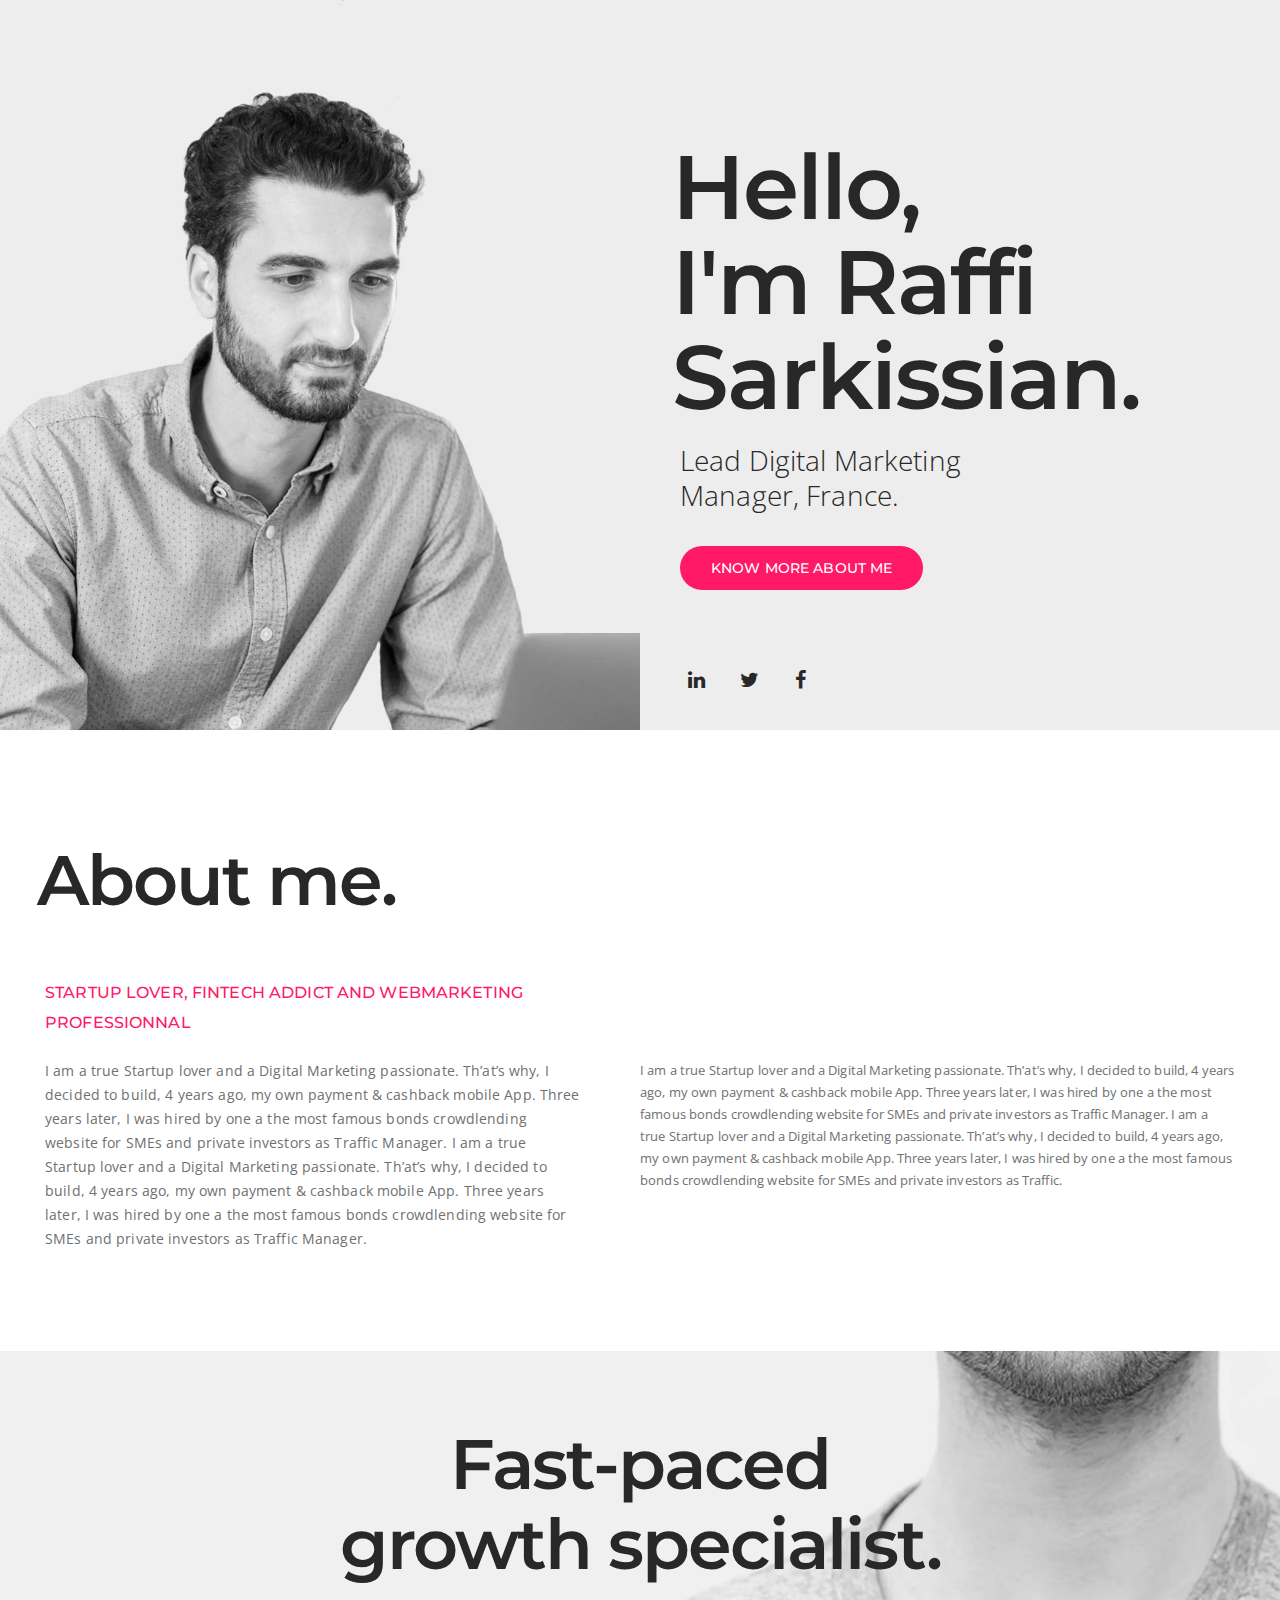
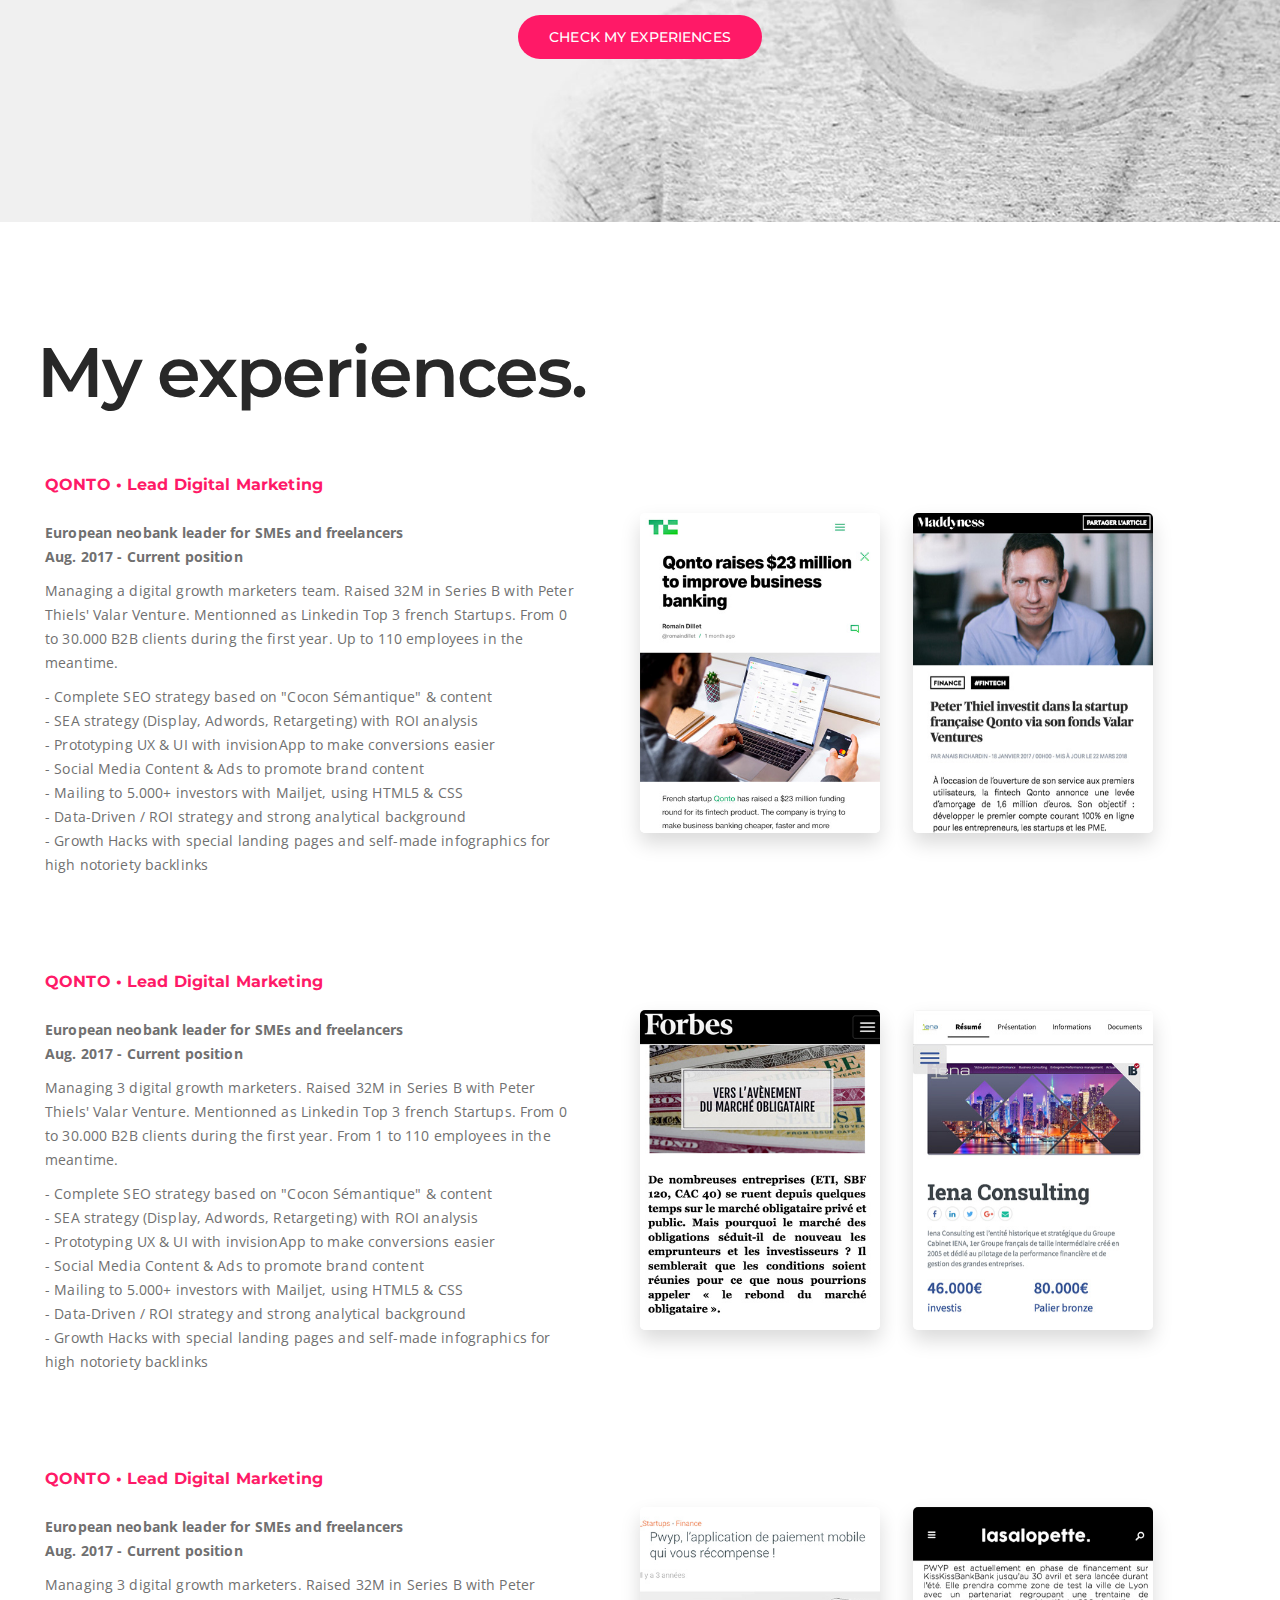
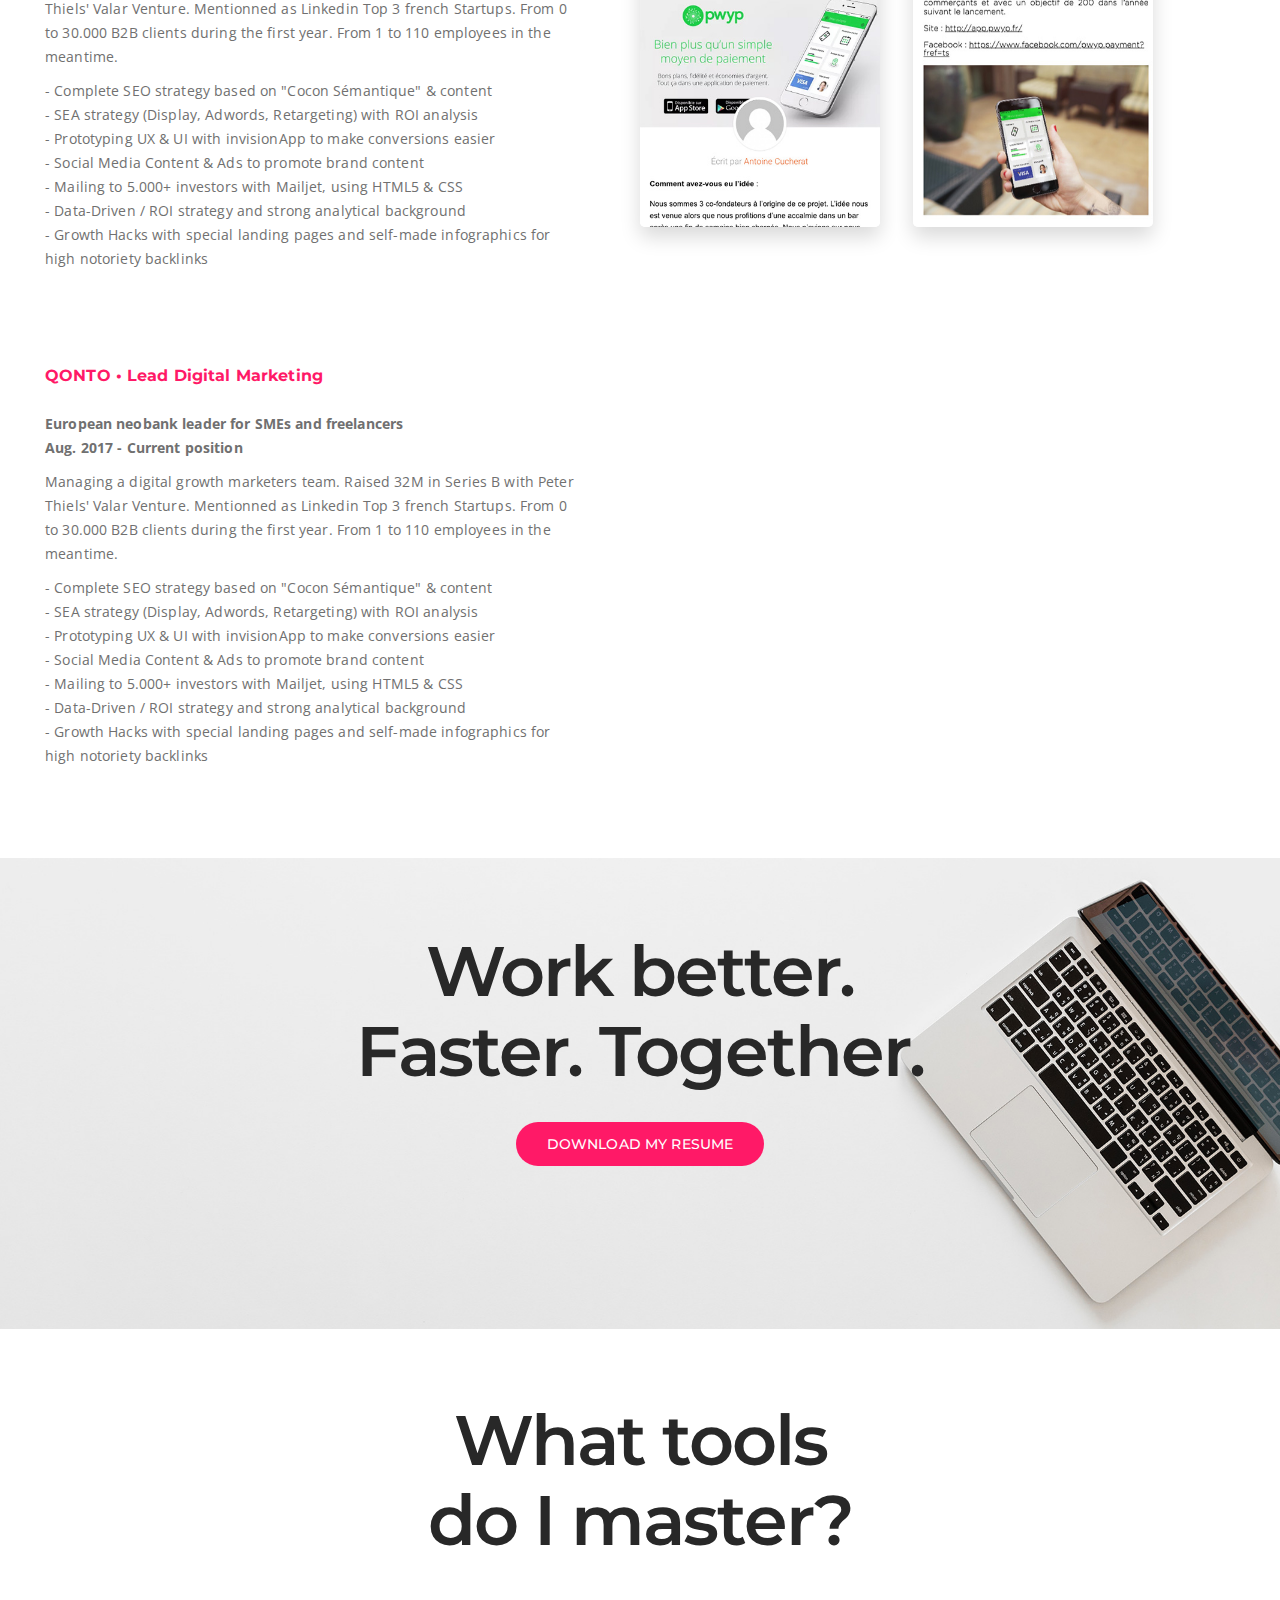
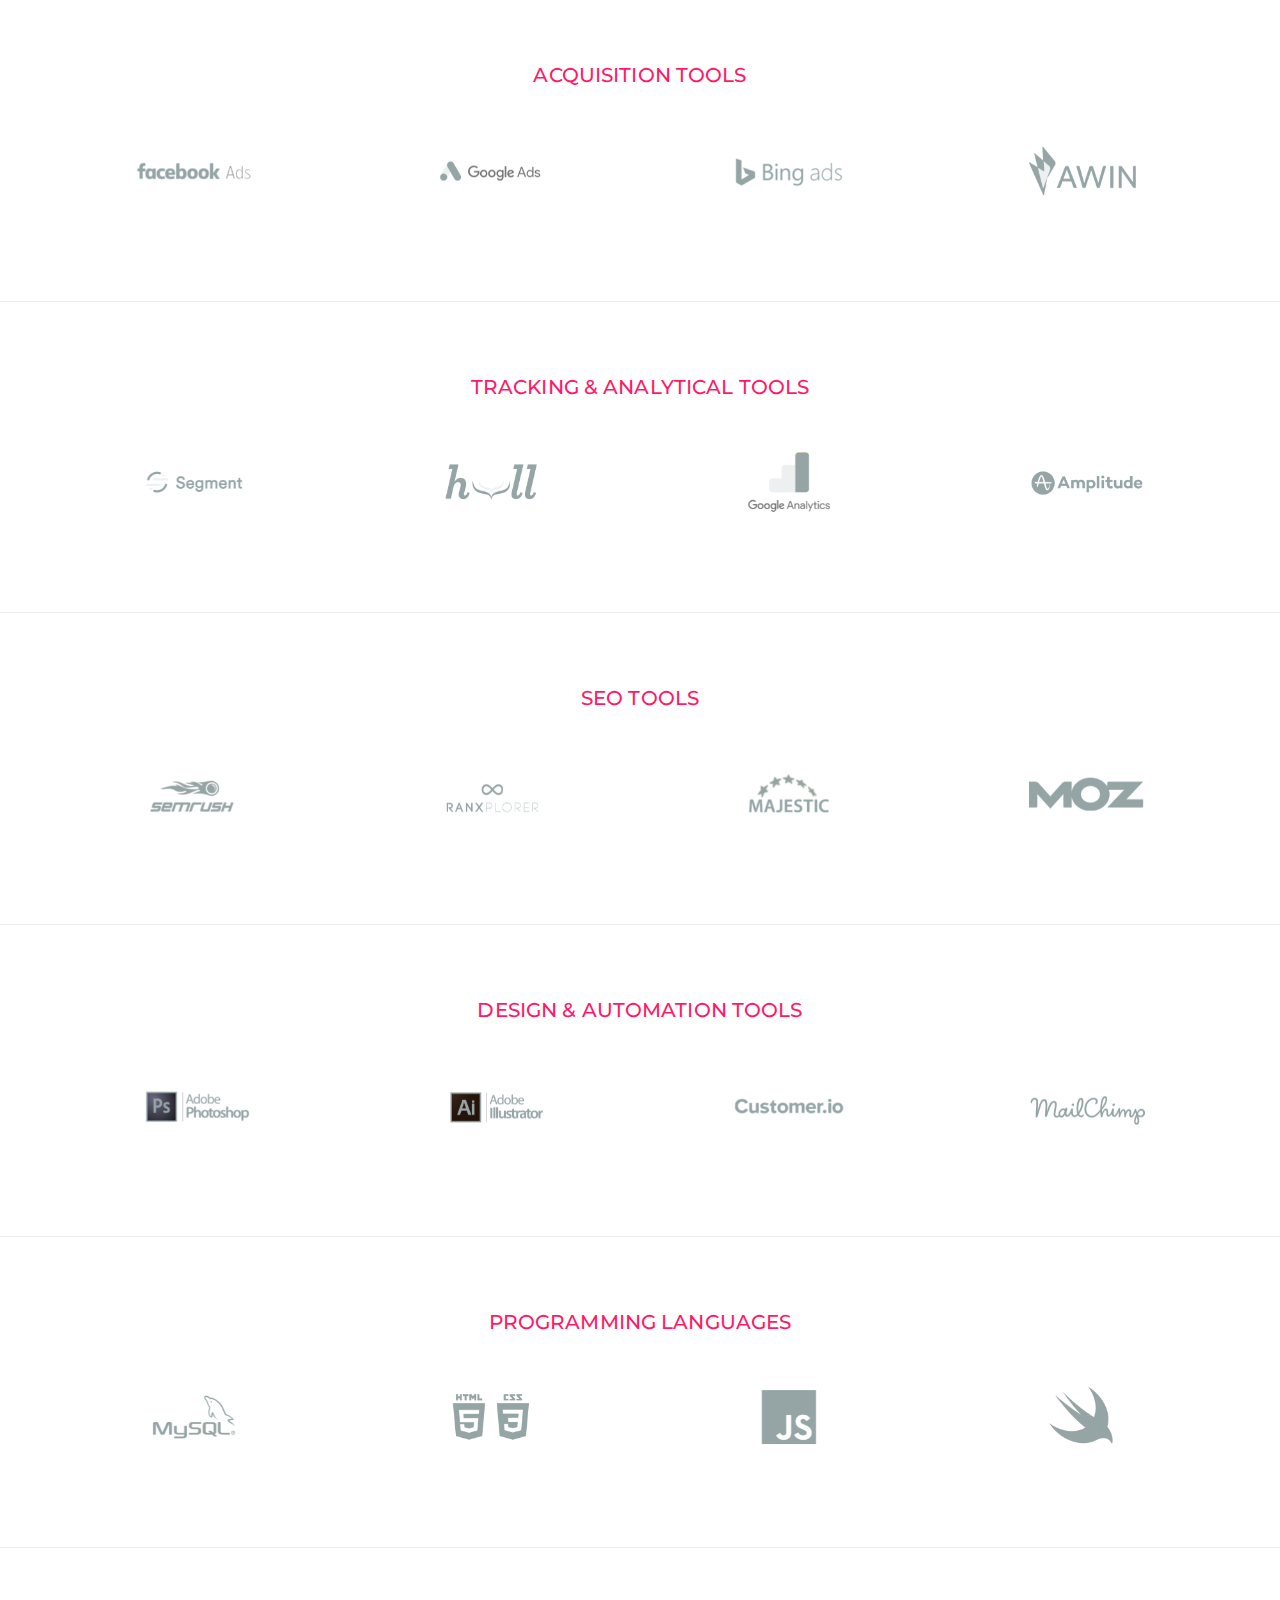
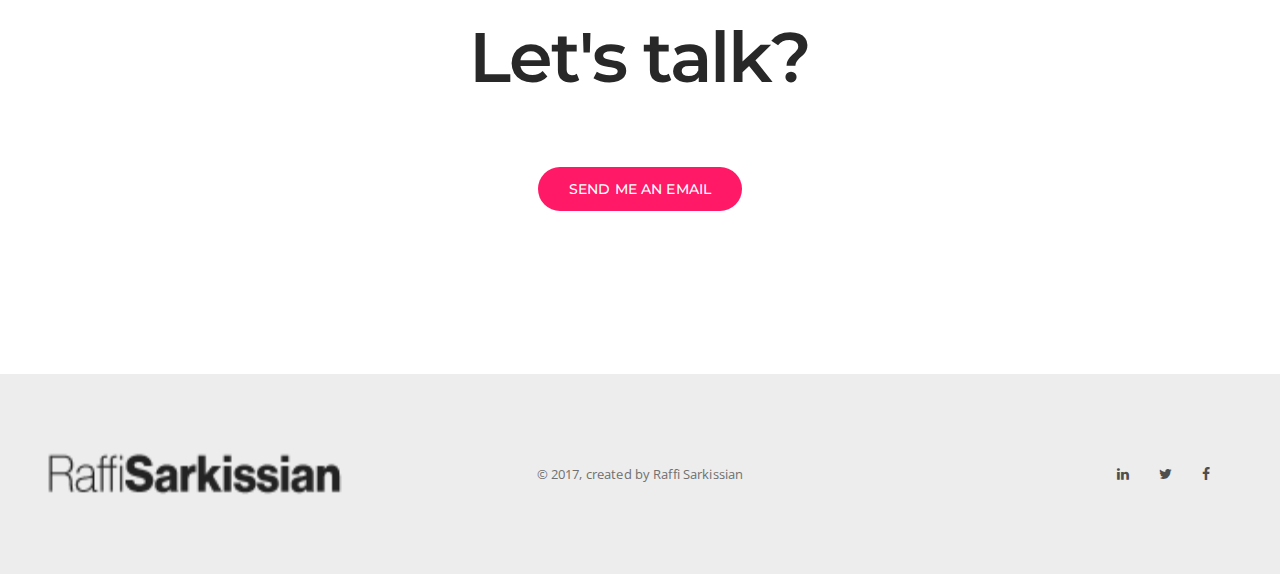
==== home.html @ 347c4be0 "live it" ====
<!doctype html>
<html class="no-js" lang="en">
    <head>
    <script>
  !function(){var analytics=window.analytics=window.analytics||[];if(!analytics.initialize)if(analytics.invoked)window.console&&console.error&&console.error("Segment snippet included twice.");else{analytics.invoked=!0;analytics.methods=["trackSubmit","trackClick","trackLink","trackForm","pageview","identify","reset","group","track","ready","alias","debug","page","once","off","on"];analytics.factory=function(t){return function(){var e=Array.prototype.slice.call(arguments);e.unshift(t);analytics.push(e);return analytics}};for(var t=0;t<analytics.methods.length;t++){var e=analytics.methods[t];analytics[e]=analytics.factory(e)}analytics.load=function(t){var e=document.createElement("script");e.type="text/javascript";e.async=!0;e.src=("https:"===document.location.protocol?"https://":"http://")+"cdn.segment.com/analytics.js/v1/"+t+"/analytics.min.js";var n=document.getElementsByTagName("script")[0];n.parentNode.insertBefore(e,n)};analytics.SNIPPET_VERSION="4.0.0";
  analytics.load("PXCurSMPUw1wRd0quXG2o2TpzwvCqrdL");
  analytics.page();
  }}();
</script>
    <!-- Google Tag Manager -->
<script>(function(w,d,s,l,i){w[l]=w[l]||[];w[l].push({'gtm.start':
new Date().getTime(),event:'gtm.js'});var f=d.getElementsByTagName(s)[0],
j=d.createElement(s),dl=l!='dataLayer'?'&l='+l:'';j.async=true;j.src=
'https://www.googletagmanager.com/gtm.js?id='+i+dl;f.parentNode.insertBefore(j,f);
})(window,document,'script','dataLayer','GTM-KHTSCTX');</script>
<!-- End Google Tag Manager -->
        <meta charset="utf-8">
        <meta name="google" content="notranslate" />
        <meta http-equiv="X-UA-Compatible" content="IE=edge">
        <meta name="viewport" content="width=device-width,initial-scale=1.0,maximum-scale=1" />
        <!-- title -->
        <title>Raffi Sarkissian - Passionate Lead Digital Marketing Manager</title>
        <meta name="description" content="My name is Raffi Sarkissian, Lead Digital Marketing and fast pace Growth expert!" />
        <meta name="keywords" content="Marketing, landing page, creative, html5, css3, page builder, drag & drop, multi-purpose, one page, aweber, mailchimp, active campaign, campaign monitor, get response, mailer lite, custom form, product, hotel and resort, resume, personal, restaurant, corporate business, interior design, software, spa salon, travel agency, app landing page, design agency, start-up, e-learning, sports and gym, seo, wedding invitation, hosting, online shopping, yoga and fitness, music show, finance and account, e-book, event, medical, real estate, portfolio, digital marketing, inner content page, sign-up, 404 not found, coming soon" />
        <meta name="author" content="lgauthor">
        <!-- favicon -->
        <link rel="shortcut icon" href="images/icon/favicon.png">
        <!-- animation -->
        <link rel="stylesheet" href="css/animate.css" />
        <!-- bootstrap -->
        <link rel="stylesheet" href="css/bootstrap.min.css" />
        <!-- font-awesome icon -->
        <link rel="stylesheet" href="css/font-awesome.min.css" />
        <!-- themify-icons -->
        <link rel="stylesheet" href="css/themify-icons.css" />
        <!-- owl carousel -->
        <link rel="stylesheet" href="css/owl.transitions.css" />
        <link rel="stylesheet" href="css/owl.carousel.css" /> 
        <!-- magnific popup -->
        <link rel="stylesheet" href="css/magnific-popup.css" /> 
        <!-- base -->
        <link rel="stylesheet" href="css/base.css" /> 
        <!-- elements -->
        <link rel="stylesheet" href="css/elements.css" />
        <!-- responsive -->
        <link rel="stylesheet" href="css/responsive.css" />
        <!--[if IE 9]>
        <link rel="stylesheet" type="text/css" href="css/ie.css" />
        <![endif]-->
        <!--[if IE]>
            <script src="js/html5shiv.min.js"></script>
        <![endif]-->
    </head>
    <body>
    <!-- Google Tag Manager (noscript) -->
<noscript><iframe src="https://www.googletagmanager.com/ns.html?id=GTM-KHTSCTX"
height="0" width="0" style="display:none;visibility:hidden"></iframe></noscript>
<!-- End Google Tag Manager (noscript) -->
        <section class="bg-light-gray2 builder-bg border-none hero-style25" id="hero-section26">
            <div class="container-fluid">
                <div class="row">
                    <!-- image -->
                    <div class="col-lg-6 col-md-6 col-sm-12 col-xs-12 no-padding xs-no-padding-15 bg-gray tz-builder-bg-image one-sixth-screen sm-one-third-screen cover-background bg-img-one" data-img-size="(W)1000px X (H)1000px" style="background: linear-gradient(rgba(0, 0, 0, 0.01), rgba(0, 0, 0, 0.01)) repeat scroll 0% 0%, transparent url('images/bg-image/hero-bg26.jpg') repeat scroll 0% 0%;"></div>
                    <!-- end image -->
                    <!-- slider text -->
                    <div class="col-lg-6 col-md-6 col-sm-12 col-xs-12 one-sixth-screen sm-one-third-screen xs-height-auto display-table text-left xs-no-padding">
                        <div class="display-table-cell-vertical-middle padding-twenty-five sm-padding-seven xs-padding-twenty no-padding-tb">
                            <h2 class="alt-font text-dark-gray letter-spacing-minus-2 font-weight-600 title-big md-title-extra-large-3 xs-title-extra-large-4 margin-five-bottom tz-text position-relative left-minus8">Hello, <br>I'm Raffi <br>Sarkissian.</h2>
                            <div class="title-large tz-text margin-ten-bottom text-dark-gray font-weight-300 width-80 md-width-100 xs-width-80 xs-title-extra-large">Lead Digital Marketing <br>Manager, France.</div>
                            <a class="btn btn-large bg-fast-pink text-white btn-circle propClone" href="#title-section14"><span class="tz-text">KNOW MORE ABOUT ME</span></a>
                            <div class="position-absolute position-bottom position-left position-right margin-ten-bottom xs-position-inherit xs-margin-ten xs-no-margin-bottom xs-no-margin-lr">
                                <ul class="display-inline no-padding margin-twenty-two-left sm-margin-six-left xs-no-margin-left">
                                    <li class="display-inline padding-four"><a href="https://fr.linkedin.com/in/sarkissianraffi" target="_blank"><i class="fa fa-linkedin text-dark-gray title-small tz-icon-color"></i></a></li>
                                    <li class="display-inline padding-four"><a href="https://twitter.com/sarkissianraff1" target="_blank"><i class="fa fa-twitter text-dark-gray title-small tz-icon-color"></i></a></li>
                                    <li class="display-inline padding-four"><a href="https://www.facebook.com/sarkissian.raffi" target="_blank"><i class="fa fa-facebook text-dark-gray title-small tz-icon-color"></i></a></li>
                                </ul>
                            </div>
                        </div>
                    </div>
                    <!-- end slider text -->
                </div>
            </div>
        </section>
        <section class="padding-110px-top padding-bottom-40px xs-no-padding-bottom xs-padding-top-60px bg-white builder-bg border-none" id="title-section14">
            <div class="container">
                <!-- section title -->
                <div class="row">
                    <div class="col-md-6 col-sm-6 col-xs-12 text-left">
                        <h2 class="alt-font text-dark-gray letter-spacing-minus-2 font-weight-600 title-extra-large-5 md-title-extra-large-3 xs-title-extra-large-4 margin-five-bottom tz-text position-relative left-minus8">About me.</h2>
                    </div>
                </div>
                <!-- end section title -->
            </div>
        </section>
        <section class="padding-110px-tb title-style6 bg-white builder-bg xs-padding-top-60px xs-no-padding-bottom no-padding-top border-none" id="title-section6">
            <div class="container">                    
                <div class="row equalize xs-equalize-auto">
                    <!-- section title -->
                    <div class="col-md-6 col-sm-6 col-xs-12 xs-margin-twenty-seven-bottom display-table">
                        <div class="display-table-cell-vertical-middle">
                            <!-- section title -->
                            <h2 class="alt-font text-fast-pink text-extra-small margin-six-bottom tz-text sm-margin-ten-bottom">STARTUP LOVER, FINTECH ADDICT AND WEBMARKETING PROFESSIONNAL</h2>
                            <!-- end section title -->
                            <div class="text-medium tz-text width-90 sm-width-100"><p>I am a true Startup lover and a Digital Marketing passionate. Th’at’s why, I decided to build, 4 years ago, my own payment & cashback mobile App. Three years later, I was hired by one a the most famous bonds crowdlending website for SMEs and private investors as Traffic Manager. I am a true Startup lover and a Digital Marketing passionate. Th’at’s why, I decided to build, 4 years ago, my own payment & cashback mobile App. Three years later, I was hired by one a the most famous bonds crowdlending website for SMEs and private investors as Traffic Manager.</p></div>
                        </div>
                    </div>
                    <!-- section title -->
                    <div class="col-md-6 col-sm-6 col-xs-12 xs-margin-twenty-seven-bottom display-table">
                        <div class="display-table-cell-vertical-middle">
                            <!-- section title -->
                            <h2 class="alt-font text-fast-pink text-extra-small margin-six-bottom tz-text sm-margin-ten-bottom"></h2>
                            <!-- end section title -->
                            <div><p>I am a true Startup lover and a Digital Marketing passionate. Th’at’s why, I decided to build, 4 years ago, my own payment & cashback mobile App. Three years later, I was hired by one a the most famous bonds crowdlending website for SMEs and private investors as Traffic Manager. I am a true Startup lover and a Digital Marketing passionate. Th’at’s why, I decided to build, 4 years ago, my own payment & cashback mobile App. Three years later, I was hired by one a the most famous bonds crowdlending website for SMEs and private investors as Traffic.</p></div>
                        </div>
                    </div>
                </div>                    
            </div>
        </section>
         <section class="padding-110px-tb xs-padding-60px-tb cover-background tz-builder-bg-image border-none bg-img-two" id="content-section15" data-img-size="(W)1920px X (H)900px" style="background:linear-gradient(rgba(22,22,22,0), rgba(22,22,22,0)), url('images/bg-image/hero-bg40.jpg')">
            <div class="container">
                <div class="row">
                    <!-- content details -->
                    <div class="col-lg-7 col-md-8 col-sm-12 col-xs-12 center-col text-center">
                        <h2 class="alt-font text-dark-gray title-extra-large-5 md-title-extra-large-3 xs-title-extra-large-4 letter-spacing-minus-2 font-weight-600 sm-no-margin-top margin-twenty-top margin-eight-bottom sm-margin-five-bottom tz-text">Fast-paced <br>growth specialist.</h2>
                        <a class="btn-large btn-circle btn bg-fast-pink text-white margin-twenty-bottom sm-no-margin-bottom btn-circle" href="#2section"><span class="tz-text">CHECK MY EXPERIENCES</span></a>  
                    </div>
                    <!-- end content details -->
                </div>
            </div>
        </section>
        <section class="padding-110px-top padding-bottom-40px xs-no-padding-bottom xs-padding-top-60px bg-white builder-bg border-none" id="2section">
            <div class="container">
                <!-- section title -->
                <div class="row">
                    <div class="col-md-6 col-sm-6 col-xs-12 text-left">
                        <h2 class="alt-font text-dark-gray letter-spacing-minus-2 font-weight-600 title-extra-large-5 md-title-extra-large-3 xs-title-extra-large-4 margin-five-bottom tz-text position-relative left-minus8">My experiences.</h2>
                    </div>
                </div>
                <!-- end section title -->
            </div>
        </section>
       <section class="padding-110px-tb title-style6 bg-white builder-bg xs-padding-top-60px xs-no-padding-bottom no-padding-top border-none" id="title-section6">
            <div class="container">                    
                <div class="row equalize xs-equalize-auto">
                    <!-- section title -->
                    <div class="col-md-6 col-sm-6 col-xs-12 xs-margin-twenty-seven-bottom display-table" style="height: 393px;">
                        <div class="display-table-cell-vertical-middle">
                            <!-- section title -->
                            <h2 class="alt-font text-fast-pink text-extra-small margin-six-bottom tz-text sm-margin-ten-bottom"><strong>QONTO • Lead Digital Marketing</strong><br></h2>
                            <div class="text-medium tz-text width-90 sm-width-100"><p><strong>European neobank leader for SMEs and freelancers<br>
                                Aug. 2017 - Current position</strong>
							</p></div>
                            <!-- end section title -->
                            <div class="text-medium tz-text width-90 sm-width-100"><p>Managing a digital growth marketers team. Raised 32M in Series B with Peter Thiels' Valar Venture. Mentionned as Linkedin Top 3 french Startups. From 0 to 30.000 B2B clients during the first year. Up to 110 employees in the meantime. 
							</p></div>
                            <div class="text-medium tz-text width-90 sm-width-100"><p class="no-margin-bottom">- Complete SEO strategy based on "Cocon Sémantique" &amp; content<br>
							- SEA strategy (Display, Adwords, Retargeting) with ROI analysis<br>
							- Prototyping UX &amp; UI with invisionApp to make conversions easier<br>
							- Social Media Content &amp; Ads to promote brand content<br>
							- Mailing to 5.000+ investors with Mailjet, using HTML5 &amp; CSS<br>
							- Data-Driven / ROI strategy and strong analytical background<br>
							- Growth Hacks with special landing pages and self-made infographics for high notoriety backlinks</p></div>
                        </div>
                    </div>
                    <div class="col-md-6 col-sm-6 col-xs-12 xs-margin-twenty-seven-bottom display-table" style="height: 393px;">
                        <div class="display-table-cell-vertical-middle" style="height: 300px;">
                            <a href="https://techcrunch.com/2018/09/24/qonto-raises-23-million-to-improve-business-banking/" target="_blank"><img src="images/qonto1.jpg" class="pictures"></a>
                             <a href="https://www.maddyness.com/2017/01/18/fintech-peter-thiel-investit-dans-qonto/" target="_blank"><img src="images/qonto2.jpg" class="pictures"></a>
                        </div>
                    </div>
                    <!-- end section title -->                  
                    </div>
                </div>                    
        </section>
        <section class="padding-110px-tb title-style6 bg-white builder-bg xs-padding-top-60px xs-no-padding-bottom no-padding-top border-none" id="title-section6">
            <div class="container">                    
                <div class="row equalize xs-equalize-auto">
                    <!-- section title -->
                    <div class="col-md-6 col-sm-6 col-xs-12 xs-margin-twenty-seven-bottom display-table" style="height: 393px;">
                        <div class="display-table-cell-vertical-middle">
                            <!-- section title -->
                            <h2 class="alt-font text-fast-pink text-extra-small margin-six-bottom tz-text sm-margin-ten-bottom"><strong>QONTO • Lead Digital Marketing</strong><br></h2>
                            <div class="text-medium tz-text width-90 sm-width-100"><p><strong>European neobank leader for SMEs and freelancers<br>
                                Aug. 2017 - Current position</strong>
							</p></div>
                            <!-- end section title -->
                            <div class="text-medium tz-text width-90 sm-width-100"><p>Managing 3 digital growth marketers. Raised 32M in Series B with Peter Thiels' Valar Venture. Mentionned as Linkedin Top 3 french Startups. From 0 to 30.000 B2B clients during the first year. From 1 to 110 employees in the meantime. 
							</p></div>
                            <div class="text-medium tz-text width-90 sm-width-100"><p class="no-margin-bottom">- Complete SEO strategy based on "Cocon Sémantique" &amp; content<br>
							- SEA strategy (Display, Adwords, Retargeting) with ROI analysis<br>
							- Prototyping UX &amp; UI with invisionApp to make conversions easier<br>
							- Social Media Content &amp; Ads to promote brand content<br>
							- Mailing to 5.000+ investors with Mailjet, using HTML5 &amp; CSS<br>
							- Data-Driven / ROI strategy and strong analytical background<br>
							- Growth Hacks with special landing pages and self-made infographics for high notoriety backlinks</p></div>
                        </div>
                    </div>
                    <div class="col-md-6 col-sm-6 col-xs-12 xs-margin-twenty-seven-bottom display-table" style="height: 393px;">
                        <div class="display-table-cell-vertical-middle" style="height: 300px;">
                            <a href="https://www.forbes.fr/finance/vers-lavenement-du-marche-obligataire/" target="_blank"><img src="images/investbook2.jpg" class="pictures"></a>
                             <a href="https://www.cbanque.com/actu/63257/fintech-investbook-democratise-acces-aux-obligations" target="_blank"><img src="images/investbook1.jpg" class="pictures"></a>
                        </div>
                    </div>
                    <!-- end section title -->                  
                    </div>
                </div>                    
        </section>
         <section class="padding-110px-tb title-style6 bg-white builder-bg xs-padding-top-60px xs-no-padding-bottom no-padding-top border-none" id="title-section6">
            <div class="container">                    
                <div class="row equalize xs-equalize-auto">
                     <!-- section title -->
                    <div class="col-md-6 col-sm-6 col-xs-12 xs-margin-twenty-seven-bottom display-table" style="height: 393px;">
                        <div class="display-table-cell-vertical-middle">
                            <!-- section title -->
                            <h2 class="alt-font text-fast-pink text-extra-small margin-six-bottom tz-text sm-margin-ten-bottom"><strong>QONTO • Lead Digital Marketing</strong><br></h2>
                            <div class="text-medium tz-text width-90 sm-width-100"><p><strong>European neobank leader for SMEs and freelancers<br>
                                Aug. 2017 - Current position</strong>
							</p></div>
                            <!-- end section title -->
                            <div class="text-medium tz-text width-90 sm-width-100"><p>Managing 3 digital growth marketers. Raised 32M in Series B with Peter Thiels' Valar Venture. Mentionned as Linkedin Top 3 french Startups. From 0 to 30.000 B2B clients during the first year. From 1 to 110 employees in the meantime. 
							</p></div>
                            <div class="text-medium tz-text width-90 sm-width-100"><p class="no-margin-bottom">- Complete SEO strategy based on "Cocon Sémantique" &amp; content<br>
							- SEA strategy (Display, Adwords, Retargeting) with ROI analysis<br>
							- Prototyping UX &amp; UI with invisionApp to make conversions easier<br>
							- Social Media Content &amp; Ads to promote brand content<br>
							- Mailing to 5.000+ investors with Mailjet, using HTML5 &amp; CSS<br>
							- Data-Driven / ROI strategy and strong analytical background<br>
							- Growth Hacks with special landing pages and self-made infographics for high notoriety backlinks</p></div>
                        </div>
                    </div>
                    <div class="col-md-6 col-sm-6 col-xs-12 xs-margin-twenty-seven-bottom display-table" style="height: 393px;">
                        <div class="display-table-cell-vertical-middle" style="height: 300px;">
                            <a href="https://techcrunch.com/2018/09/24/qonto-raises-23-million-to-improve-business-banking/" target="_blank"><img src="images/pwyp1.jpg" class="pictures"></a>
                             <a href="https://www.lasalopette.net/articles/285-bientot-vous-ne-paierez-plus-vous-pwyperez-html/" target="_blank"><img src="images/pwyp2.jpg" class="pictures"></a>
                        </div>
                    </div>
                    <!-- end section title -->                  
                    </div>
                </div>                    
        </section>
         <section class="padding-110px-tb title-style6 bg-white builder-bg xs-padding-top-60px xs-no-padding-bottom no-padding-top border-none" id="title-section6">
            <div class="container">                    
                <div class="row equalize xs-equalize-auto">
                    <!-- section title -->
                    <div class="col-md-6 col-sm-6 col-xs-12 xs-margin-twenty-seven-bottom display-table" style="height: 393px;">
                        <div class="display-table-cell-vertical-middle">
                            <!-- section title -->
                            <h2 class="alt-font text-fast-pink text-extra-small margin-six-bottom tz-text sm-margin-ten-bottom"><strong>QONTO • Lead Digital Marketing</strong><br></h2>
                            <div class="text-medium tz-text width-90 sm-width-100"><p><strong>European neobank leader for SMEs and freelancers<br>
                                Aug. 2017 - Current position</strong>
							</p></div>
                            <!-- end section title -->
                            <div class="text-medium tz-text width-90 sm-width-100"><p>Managing a digital growth marketers team. Raised 32M in Series B with Peter Thiels' Valar Venture. Mentionned as Linkedin Top 3 french Startups. From 0 to 30.000 B2B clients during the first year. From 1 to 110 employees in the meantime. 
							</p></div>
                            <div class="text-medium tz-text width-90 sm-width-100"><p class="no-margin-bottom">- Complete SEO strategy based on "Cocon Sémantique" &amp; content<br>
							- SEA strategy (Display, Adwords, Retargeting) with ROI analysis<br>
							- Prototyping UX &amp; UI with invisionApp to make conversions easier<br>
							- Social Media Content &amp; Ads to promote brand content<br>
							- Mailing to 5.000+ investors with Mailjet, using HTML5 &amp; CSS<br>
							- Data-Driven / ROI strategy and strong analytical background<br>
							- Growth Hacks with special landing pages and self-made infographics for high notoriety backlinks</p></div>
                        </div>
                    </div>
                    </div>
                </div>                    
        </section>
        <section class="padding-110px-tb xs-padding-60px-tb cover-background tz-builder-bg-image border-none bg-img-two" id="content-section15" data-img-size="(W)1920px X (H)900px" style="background:linear-gradient(rgba(22,22,22,0), rgba(22,22,22,0)), url('images/bg-image/computer.jpg')">
            <div class="container">
                <div class="row">
                    <!-- content details -->
                    <div class="col-lg-7 col-md-8 col-sm-12 col-xs-12 center-col text-center">
                        <h2 class="alt-font text-dark-gray title-extra-large-5 md-title-extra-large-3 xs-title-extra-large-4 letter-spacing-minus-2 font-weight-600 sm-no-margin-top margin-twenty-top margin-eight-bottom sm-margin-five-bottom tz-text">Work better.<br>Faster. Together.</h2>
                        <a class="btn-large btn-circle btn bg-fast-pink text-white margin-twenty-bottom sm-no-margin-bottom btn-circle" href="http://raffisarkissian.com/raffi-resume.pdf" target="_blank"><span class="tz-text">DOWNLOAD MY RESUME</span></a>  
                    </div>
                    <!-- end content details -->
                </div>
            </div>
        </section>
        <section id="clients-section4" class="padding-110px-tb bg-white builder-bg clients-section4 xs-padding-60px-tb">
            <div class="container">
             <div class="col-lg-7 col-md-8 col-sm-12 col-xs-12 center-col text-center">
                        <h2 class="alt-font text-dark-gray title-extra-large-5 md-title-extra-large-3 xs-title-extra-large-4 letter-spacing-minus-2 font-weight-600 sm-no-margin-top margin-twenty-top margin-eight-bottom sm-margin-five-bottom tz-text">What tools<br>do I master?</h2>
                    </div>
                <h2 data-brackets-id="6276" class="toolz">ACQUISITION TOOLS</h2>
                <div class="row">
                    <!-- clients logo -->
                    <div class="col-md-3 col-sm-6 col-xs-12">
                        <div class="client-logo-outer"><div class="client-logo-inner"><img src="images/facebook.png" data-img-size="(W)800px X (H)500px" alt=""/></div></div>
                    </div>
                    <div class="col-md-3 col-sm-6 col-xs-12">
                        <div class="client-logo-outer"><div class="client-logo-inner"><img src="images/google.png" data-img-size="(W)800px X (H)500px" alt=""/></div></div>
                    </div>
                    <div class="col-md-3 col-sm-6 col-xs-12">
                        <div class="client-logo-outer"><div class="client-logo-inner"><img src="images/bing.png" data-img-size="(W)800px X (H)500px" alt=""/></div></div>
                    </div>
                    <div class="col-md-3 col-sm-6 col-xs-12">
                        <div class="client-logo-outer"><div class="client-logo-inner"><img src="images/awin.png" data-img-size="(W)800px X (H)500px" alt=""/></div></div>
                    </div>
                     
                    <!-- end clients logo -->
                </div>
            </div>
        </section>
        <section id="clients-section4" class="padding-110px-tb bg-white builder-bg clients-section4 xs-padding-60px-tb">
            <div class="container">
                <h2 data-brackets-id="6276" class="toolz">TRACKING & ANALYTICAL TOOLS</h2>
                <div class="row">
                    <!-- clients logo -->
                    <div class="col-md-3 col-sm-6 col-xs-12">
                        <div class="client-logo-outer"><div class="client-logo-inner"><img src="images/segment.png" data-img-size="(W)800px X (H)500px" alt=""/></div></div>
                    </div>
                    <div class="col-md-3 col-sm-6 col-xs-12">
                        <div class="client-logo-outer"><div class="client-logo-inner"><img src="images/hull.png" data-img-size="(W)800px X (H)500px" alt=""/></div></div>
                    </div>
                    <div class="col-md-3 col-sm-6 col-xs-12">
                        <div class="client-logo-outer"><div class="client-logo-inner"><img src="images/analytics.png" data-img-size="(W)800px X (H)500px" alt=""/></div></div>
                    </div>
                    <div class="col-md-3 col-sm-6 col-xs-12">
                        <div class="client-logo-outer"><div class="client-logo-inner"><img src="images/amplitude.png" data-img-size="(W)800px X (H)500px" alt=""/></div></div>
                    </div>
                     
                    <!-- end clients logo -->
                </div>
            </div>
        </section>
        <section id="clients-section4" class="padding-110px-tb bg-white builder-bg clients-section4 xs-padding-60px-tb">
            <div class="container">
                <h2 data-brackets-id="6276" class="toolz">SEO TOOLS</h2>
                <div class="row">
                    <!-- clients logo -->
                    <div class="col-md-3 col-sm-6 col-xs-12">
                        <div class="client-logo-outer"><div class="client-logo-inner"><img src="images/clients-13.png" data-img-size="(W)800px X (H)500px" alt=""/></div></div>
                    </div>
                    <div class="col-md-3 col-sm-6 col-xs-12">
                        <div class="client-logo-outer"><div class="client-logo-inner"><img src="images/clients-14.png" data-img-size="(W)800px X (H)500px" alt=""/></div></div>
                    </div>
                    <div class="col-md-3 col-sm-6 col-xs-12">
                        <div class="client-logo-outer"><div class="client-logo-inner"><img src="images/majestic.png" data-img-size="(W)800px X (H)500px" alt=""/></div></div>
                    </div>
                    <div class="col-md-3 col-sm-6 col-xs-12">
                        <div class="client-logo-outer"><div class="client-logo-inner"><img src="images/moz.png" data-img-size="(W)800px X (H)500px" alt=""/></div></div>
                    </div>
                     
                    <!-- end clients logo -->
                </div>
            </div>
        </section>
        <section id="clients-section4" class="padding-110px-tb bg-white builder-bg clients-section4 xs-padding-60px-tb">
            <div class="container">
                <h2 data-brackets-id="6276" class="toolz">DESIGN & AUTOMATION TOOLS</h2>
                <div class="row">
                    <!-- clients logo -->
                    <div class="col-md-3 col-sm-6 col-xs-12">
                        <div class="client-logo-outer"><div class="client-logo-inner"><img src="images/photoshop.png" data-img-size="(W)800px X (H)500px" alt=""/></div></div>
                    </div>
                    <div class="col-md-3 col-sm-6 col-xs-12">
                        <div class="client-logo-outer"><div class="client-logo-inner"><img src="images/illustrator.png" data-img-size="(W)800px X (H)500px" alt=""/></div></div>
                    </div>
                    <div class="col-md-3 col-sm-6 col-xs-12">
                        <div class="client-logo-outer"><div class="client-logo-inner"><img src="images/customer.png" data-img-size="(W)800px X (H)500px" alt=""/></div></div>
                    </div>
                    <div class="col-md-3 col-sm-6 col-xs-12">
                        <div class="client-logo-outer"><div class="client-logo-inner"><img src="images/mailchimp.png" data-img-size="(W)800px X (H)500px" alt=""/></div></div>
                    </div>
                     
                    <!-- end clients logo -->
                </div>
            </div>
        </section>
        <section id="clients-section4" class="padding-110px-tb bg-white builder-bg clients-section4 xs-padding-60px-tb">
            <div class="container">
                <h2 data-brackets-id="6276" class="toolz">PROGRAMMING LANGUAGES</h2>
                <div class="row">
                    <!-- clients logo -->
                    <div class="col-md-3 col-sm-6 col-xs-12">
                        <div class="client-logo-outer"><div class="client-logo-inner"><img src="images/sql.png" data-img-size="(W)800px X (H)500px" alt=""/></div></div>
                    </div>
                    <div class="col-md-3 col-sm-6 col-xs-12">
                        <div class="client-logo-outer"><div class="client-logo-inner"><img src="images/html-css.png" data-img-size="(W)800px X (H)500px" alt=""/></div></div>
                    </div>
                    <div class="col-md-3 col-sm-6 col-xs-12">
                        <div class="client-logo-outer"><div class="client-logo-inner"><img src="images/javascript.png" data-img-size="(W)800px X (H)500px" alt=""/></div></div>
                    </div>
                    <div class="col-md-3 col-sm-6 col-xs-12">
                        <div class="client-logo-outer"><div class="client-logo-inner"><img src="images/swift.png" data-img-size="(W)800px X (H)500px" alt=""/></div></div>
                    </div>
                     
                    <!-- end clients logo -->
                </div>
            </div>
        </section>
        <section class="padding-110px-tb bg-white builder-bg contact-form-style6 xs-padding-60px-tb border-none" id="contact-section12">
            <div class="container">
                <div class="row">
                    <!-- section title -->
                    <div class="col-md-8 col-sm-12 col-xs-12 center-col text-center">
                        <h2 class="alt-font text-dark-gray title-extra-large-5 md-title-extra-large-3 xs-title-extra-large-4 letter-spacing-minus-2 font-weight-600 margin-nineteen-bottom line-height-60 xs-margin-fifteen-bottom tz-text">Let's talk?</h2>
                    </div>
                    <!-- end section title -->
                    <!-- contact form  -->
                     <div class="col-lg-7 col-md-8 col-sm-12 col-xs-12 center-col text-center">
                      
                        <a class="btn-large btn-circle btn bg-fast-pink text-white margin-twenty-bottom sm-no-margin-bottom btn-circle" href="mailto:sarkissian_raffi@hotmail.fr?subject=I want to know more about you. Let's meet!"><span class="tz-text">SEND ME AN EMAIL</span></a>  
                    </div>
                    <!-- end contact form  -->
                </div>
            </div>
        </section>
        <footer id="footer-section4" class="bg-light-gray2 builder-bg padding-60px-tb xs-padding-40px-tb footer-style4">
            <div class="container">
                <div class="row equalize sm-equalize-auto">
                    <!-- logo -->
                    <div class="col-lg-3 col-md-3 col-sm-12 col-xs-12 sm-text-center sm-margin-five-bottom xs-margin-nine-bottom display-table">
                        <div class="display-table-cell-vertical-middle">
                            <a href="index.html#home" class="inner-link"><img src="images/logo.png" alt="" data-img-size="(W)163px X (H)39px"></a>
                        </div>
                    </div>
                    <!-- end logo -->
                    <div class="col-lg-6 col-md-5 col-sm-12 col-xs-12 sm-margin-three-bottom text-center xs-text-center display-table">
                        <div class="display-table-cell-vertical-middle">
                            <span class="tz-text">&copy; 2017, created by Raffi Sarkissian</span>
                        </div>
                    </div>
                    <!-- social elements -->
                    <div class="col-lg-3 col-md-4 col-sm-12 col-xs-12 text-right sm-text-center display-table">
                        <div class="social icon-extra-small display-table-cell-vertical-middle">
                            <a href="https://fr.linkedin.com/in/sarkissianraffi" target="_blank" class="margin-sixteen-right">
                                <i class="fa fa-linkedin tz-icon-color"></i>
                            </a>
                            <a href="https://twitter.com/sarkissianraff1" target="_blank" class="margin-sixteen-right">
                                <i class="fa fa-twitter tz-icon-color"></i>
                            </a>
                            <a href="https://www.facebook.com/sarkissian.raffi" target="_blank" class="margin-sixteen-right">
                                <i class="fa fa-facebook tz-icon-color"></i>
                            </a>
                        </div>
                    </div>                            
                    <!-- end social elements -->
                </div>
            </div>
        </footer>

        <!-- javascript libraries -->
        <script type="text/javascript" src="js/jquery.min.js"></script>
        <script type="text/javascript" src="js/jquery.appear.js"></script>
        <script type="text/javascript" src="js/smooth-scroll.js"></script>
        <script type="text/javascript" src="js/bootstrap.min.js"></script>
        <!-- wow animation -->
        <script type="text/javascript" src="js/wow.min.js"></script>
        <!-- owl carousel -->
        <script type="text/javascript" src="js/owl.carousel.min.js"></script>        
        <!-- images loaded -->
        <script type="text/javascript" src="js/imagesloaded.pkgd.min.js"></script>
        <!-- isotope -->
        <script type="text/javascript" src="js/jquery.isotope.min.js"></script> 
        <!-- magnific popup -->
        <script type="text/javascript" src="js/jquery.magnific-popup.min.js"></script>
        <!-- navigation -->
        <script type="text/javascript" src="js/jquery.nav.js"></script>
        <!-- equalize -->
        <script type="text/javascript" src="js/equalize.min.js"></script>
        <!-- fit videos -->
        <script type="text/javascript" src="js/jquery.fitvids.js"></script>
        <!-- number counter -->
        <script type="text/javascript" src="js/jquery.countTo.js"></script>
        <!-- time counter  -->
        <script type="text/javascript" src="js/counter.js"></script>
        <!-- twitter Fetcher  -->
        <script type="text/javascript" src="js/twitterFetcher_min.js"></script>
        <!-- main -->
        <script type="text/javascript" src="js/main.js"></script>
    </body>
</html>
---- css/themify-icons.css ----
@font-face {
	font-family: 'themify';
	src:url('../fonts/themify--fvbane.eot');
	src:url('../fonts/themify-.eot#iefix-fvbane') format('embedded-opentype'),
		url('../fonts/themify--fvbane.woff') format('woff'),
		url('../fonts/themify--fvbane.ttf') format('truetype'),
		url('../fonts/themify--fvbane.svg#themify') format('svg');
	font-weight: normal;
	font-style: normal;
}

[class^="ti-"], [class*=" ti-"] {
	font-family: 'themify';
	speak: none;
	font-style: normal;
	font-weight: normal;
	font-variant: normal;
	text-transform: none;
	line-height: 1;

	/* Better Font Rendering =========== */
	-webkit-font-smoothing: antialiased;
	-moz-osx-font-smoothing: grayscale;
}

.ti-wand:before {
	content: "\e600";
}
.ti-volume:before {
	content: "\e601";
}
.ti-user:before {
	content: "\e602";
}
.ti-unlock:before {
	content: "\e603";
}
.ti-unlink:before {
	content: "\e604";
}
.ti-trash:before {
	content: "\e605";
}
.ti-thought:before {
	content: "\e606";
}
.ti-target:before {
	content: "\e607";
}
.ti-tag:before {
	content: "\e608";
}
.ti-tablet:before {
	content: "\e609";
}
.ti-star:before {
	content: "\e60a";
}
.ti-spray:before {
	content: "\e60b";
}
.ti-signal:before {
	content: "\e60c";
}
.ti-shopping-cart:before {
	content: "\e60d";
}
.ti-shopping-cart-full:before {
	content: "\e60e";
}
.ti-settings:before {
	content: "\e60f";
}
.ti-search:before {
	content: "\e610";
}
.ti-zoom-in:before {
	content: "\e611";
}
.ti-zoom-out:before {
	content: "\e612";
}
.ti-cut:before {
	content: "\e613";
}
.ti-ruler:before {
	content: "\e614";
}
.ti-ruler-pencil:before {
	content: "\e615";
}
.ti-ruler-alt:before {
	content: "\e616";
}
.ti-bookmark:before {
	content: "\e617";
}
.ti-bookmark-alt:before {
	content: "\e618";
}
.ti-reload:before {
	content: "\e619";
}
.ti-plus:before {
	content: "\e61a";
}
.ti-pin:before {
	content: "\e61b";
}
.ti-pencil:before {
	content: "\e61c";
}
.ti-pencil-alt:before {
	content: "\e61d";
}
.ti-paint-roller:before {
	content: "\e61e";
}
.ti-paint-bucket:before {
	content: "\e61f";
}
.ti-na:before {
	content: "\e620";
}
.ti-mobile:before {
	content: "\e621";
}
.ti-minus:before {
	content: "\e622";
}
.ti-medall:before {
	content: "\e623";
}
.ti-medall-alt:before {
	content: "\e624";
}
.ti-marker:before {
	content: "\e625";
}
.ti-marker-alt:before {
	content: "\e626";
}
.ti-arrow-up:before {
	content: "\e627";
}
.ti-arrow-right:before {
	content: "\e628";
}
.ti-arrow-left:before {
	content: "\e629";
}
.ti-arrow-down:before {
	content: "\e62a";
}
.ti-lock:before {
	content: "\e62b";
}
.ti-location-arrow:before {
	content: "\e62c";
}
.ti-link:before {
	content: "\e62d";
}
.ti-layout:before {
	content: "\e62e";
}
.ti-layers:before {
	content: "\e62f";
}
.ti-layers-alt:before {
	content: "\e630";
}
.ti-key:before {
	content: "\e631";
}
.ti-import:before {
	content: "\e632";
}
.ti-image:before {
	content: "\e633";
}
.ti-heart:before {
	content: "\e634";
}
.ti-heart-broken:before {
	content: "\e635";
}
.ti-hand-stop:before {
	content: "\e636";
}
.ti-hand-open:before {
	content: "\e637";
}
.ti-hand-drag:before {
	content: "\e638";
}
.ti-folder:before {
	content: "\e639";
}
.ti-flag:before {
	content: "\e63a";
}
.ti-flag-alt:before {
	content: "\e63b";
}
.ti-flag-alt-2:before {
	content: "\e63c";
}
.ti-eye:before {
	content: "\e63d";
}
.ti-export:before {
	content: "\e63e";
}
.ti-exchange-vertical:before {
	content: "\e63f";
}
.ti-desktop:before {
	content: "\e640";
}
.ti-cup:before {
	content: "\e641";
}
.ti-crown:before {
	content: "\e642";
}
.ti-comments:before {
	content: "\e643";
}
.ti-comment:before {
	content: "\e644";
}
.ti-comment-alt:before {
	content: "\e645";
}
.ti-close:before {
	content: "\e646";
}
.ti-clip:before {
	content: "\e647";
}
.ti-angle-up:before {
	content: "\e648";
}
.ti-angle-right:before {
	content: "\e649";
}
.ti-angle-left:before {
	content: "\e64a";
}
.ti-angle-down:before {
	content: "\e64b";
}
.ti-check:before {
	content: "\e64c";
}
.ti-check-box:before {
	content: "\e64d";
}
.ti-camera:before {
	content: "\e64e";
}
.ti-announcement:before {
	content: "\e64f";
}
.ti-brush:before {
	content: "\e650";
}
.ti-briefcase:before {
	content: "\e651";
}
.ti-bolt:before {
	content: "\e652";
}
.ti-bolt-alt:before {
	content: "\e653";
}
.ti-blackboard:before {
	content: "\e654";
}
.ti-bag:before {
	content: "\e655";
}
.ti-move:before {
	content: "\e656";
}
.ti-arrows-vertical:before {
	content: "\e657";
}
.ti-arrows-horizontal:before {
	content: "\e658";
}
.ti-fullscreen:before {
	content: "\e659";
}
.ti-arrow-top-right:before {
	content: "\e65a";
}
.ti-arrow-top-left:before {
	content: "\e65b";
}
.ti-arrow-circle-up:before {
	content: "\e65c";
}
.ti-arrow-circle-right:before {
	content: "\e65d";
}
.ti-arrow-circle-left:before {
	content: "\e65e";
}
.ti-arrow-circle-down:before {
	content: "\e65f";
}
.ti-angle-double-up:before {
	content: "\e660";
}
.ti-angle-double-right:before {
	content: "\e661";
}
.ti-angle-double-left:before {
	content: "\e662";
}
.ti-angle-double-down:before {
	content: "\e663";
}
.ti-zip:before {
	content: "\e664";
}
.ti-world:before {
	content: "\e665";
}
.ti-wheelchair:before {
	content: "\e666";
}
.ti-view-list:before {
	content: "\e667";
}
.ti-view-list-alt:before {
	content: "\e668";
}
.ti-view-grid:before {
	content: "\e669";
}
.ti-uppercase:before {
	content: "\e66a";
}
.ti-upload:before {
	content: "\e66b";
}
.ti-underline:before {
	content: "\e66c";
}
.ti-truck:before {
	content: "\e66d";
}
.ti-timer:before {
	content: "\e66e";
}
.ti-ticket:before {
	content: "\e66f";
}
.ti-thumb-up:before {
	content: "\e670";
}
.ti-thumb-down:before {
	content: "\e671";
}
.ti-text:before {
	content: "\e672";
}
.ti-stats-up:before {
	content: "\e673";
}
.ti-stats-down:before {
	content: "\e674";
}
.ti-split-v:before {
	content: "\e675";
}
.ti-split-h:before {
	content: "\e676";
}
.ti-smallcap:before {
	content: "\e677";
}
.ti-shine:before {
	content: "\e678";
}
.ti-shift-right:before {
	content: "\e679";
}
.ti-shift-left:before {
	content: "\e67a";
}
.ti-shield:before {
	content: "\e67b";
}
.ti-notepad:before {
	content: "\e67c";
}
.ti-server:before {
	content: "\e67d";
}
.ti-quote-right:before {
	content: "\e67e";
}
.ti-quote-left:before {
	content: "\e67f";
}
.ti-pulse:before {
	content: "\e680";
}
.ti-printer:before {
	content: "\e681";
}
.ti-power-off:before {
	content: "\e682";
}
.ti-plug:before {
	content: "\e683";
}
.ti-pie-chart:before {
	content: "\e684";
}
.ti-paragraph:before {
	content: "\e685";
}
.ti-panel:before {
	content: "\e686";
}
.ti-package:before {
	content: "\e687";
}
.ti-music:before {
	content: "\e688";
}
.ti-music-alt:before {
	content: "\e689";
}
.ti-mouse:before {
	content: "\e68a";
}
.ti-mouse-alt:before {
	content: "\e68b";
}
.ti-money:before {
	content: "\e68c";
}
.ti-microphone:before {
	content: "\e68d";
}
.ti-menu:before {
	content: "\e68e";
}
.ti-menu-alt:before {
	content: "\e68f";
}
.ti-map:before {
	content: "\e690";
}
.ti-map-alt:before {
	content: "\e691";
}
.ti-loop:before {
	content: "\e692";
}
.ti-location-pin:before {
	content: "\e693";
}
.ti-list:before {
	content: "\e694";
}
.ti-light-bulb:before {
	content: "\e695";
}
.ti-Italic:before {
	content: "\e696";
}
.ti-info:before {
	content: "\e697";
}
.ti-infinite:before {
	content: "\e698";
}
.ti-id-badge:before {
	content: "\e699";
}
.ti-hummer:before {
	content: "\e69a";
}
.ti-home:before {
	content: "\e69b";
}
.ti-help:before {
	content: "\e69c";
}
.ti-headphone:before {
	content: "\e69d";
}
.ti-harddrives:before {
	content: "\e69e";
}
.ti-harddrive:before {
	content: "\e69f";
}
.ti-gift:before {
	content: "\e6a0";
}
.ti-game:before {
	content: "\e6a1";
}
.ti-filter:before {
	content: "\e6a2";
}
.ti-files:before {
	content: "\e6a3";
}
.ti-file:before {
	content: "\e6a4";
}
.ti-eraser:before {
	content: "\e6a5";
}
.ti-envelope:before {
	content: "\e6a6";
}
.ti-download:before {
	content: "\e6a7";
}
.ti-direction:before {
	content: "\e6a8";
}
.ti-direction-alt:before {
	content: "\e6a9";
}
.ti-dashboard:before {
	content: "\e6aa";
}
.ti-control-stop:before {
	content: "\e6ab";
}
.ti-control-shuffle:before {
	content: "\e6ac";
}
.ti-control-play:before {
	content: "\e6ad";
}
.ti-control-pause:before {
	content: "\e6ae";
}
.ti-control-forward:before {
	content: "\e6af";
}
.ti-control-backward:before {
	content: "\e6b0";
}
.ti-cloud:before {
	content: "\e6b1";
}
.ti-cloud-up:before {
	content: "\e6b2";
}
.ti-cloud-down:before {
	content: "\e6b3";
}
.ti-clipboard:before {
	content: "\e6b4";
}
.ti-car:before {
	content: "\e6b5";
}
.ti-calendar:before {
	content: "\e6b6";
}
.ti-book:before {
	content: "\e6b7";
}
.ti-bell:before {
	content: "\e6b8";
}
.ti-basketball:before {
	content: "\e6b9";
}
.ti-bar-chart:before {
	content: "\e6ba";
}
.ti-bar-chart-alt:before {
	content: "\e6bb";
}
.ti-back-right:before {
	content: "\e6bc";
}
.ti-back-left:before {
	content: "\e6bd";
}
.ti-arrows-corner:before {
	content: "\e6be";
}
.ti-archive:before {
	content: "\e6bf";
}
.ti-anchor:before {
	content: "\e6c0";
}
.ti-align-right:before {
	content: "\e6c1";
}
.ti-align-left:before {
	content: "\e6c2";
}
.ti-align-justify:before {
	content: "\e6c3";
}
.ti-align-center:before {
	content: "\e6c4";
}
.ti-alert:before {
	content: "\e6c5";
}
.ti-alarm-clock:before {
	content: "\e6c6";
}
.ti-agenda:before {
	content: "\e6c7";
}
.ti-write:before {
	content: "\e6c8";
}
.ti-window:before {
	content: "\e6c9";
}
.ti-widgetized:before {
	content: "\e6ca";
}
.ti-widget:before {
	content: "\e6cb";
}
.ti-widget-alt:before {
	content: "\e6cc";
}
.ti-wallet:before {
	content: "\e6cd";
}
.ti-video-clapper:before {
	content: "\e6ce";
}
.ti-video-camera:before {
	content: "\e6cf";
}
.ti-vector:before {
	content: "\e6d0";
}
.ti-themify-logo:before {
	content: "\e6d1";
}
.ti-themify-favicon:before {
	content: "\e6d2";
}
.ti-themify-favicon-alt:before {
	content: "\e6d3";
}
.ti-support:before {
	content: "\e6d4";
}
.ti-stamp:before {
	content: "\e6d5";
}
.ti-split-v-alt:before {
	content: "\e6d6";
}
.ti-slice:before {
	content: "\e6d7";
}
.ti-shortcode:before {
	content: "\e6d8";
}
.ti-shift-right-alt:before {
	content: "\e6d9";
}
.ti-shift-left-alt:before {
	content: "\e6da";
}
.ti-ruler-alt-2:before {
	content: "\e6db";
}
.ti-receipt:before {
	content: "\e6dc";
}
.ti-pin2:before {
	content: "\e6dd";
}
.ti-pin-alt:before {
	content: "\e6de";
}
.ti-pencil-alt2:before {
	content: "\e6df";
}
.ti-palette:before {
	content: "\e6e0";
}
.ti-more:before {
	content: "\e6e1";
}
.ti-more-alt:before {
	content: "\e6e2";
}
.ti-microphone-alt:before {
	content: "\e6e3";
}
.ti-magnet:before {
	content: "\e6e4";
}
.ti-line-double:before {
	content: "\e6e5";
}
.ti-line-dotted:before {
	content: "\e6e6";
}
.ti-line-dashed:before {
	content: "\e6e7";
}
.ti-layout-width-full:before {
	content: "\e6e8";
}
.ti-layout-width-default:before {
	content: "\e6e9";
}
.ti-layout-width-default-alt:before {
	content: "\e6ea";
}
.ti-layout-tab:before {
	content: "\e6eb";
}
.ti-layout-tab-window:before {
	content: "\e6ec";
}
.ti-layout-tab-v:before {
	content: "\e6ed";
}
.ti-layout-tab-min:before {
	content: "\e6ee";
}
.ti-layout-slider:before {
	content: "\e6ef";
}
.ti-layout-slider-alt:before {
	content: "\e6f0";
}
.ti-layout-sidebar-right:before {
	content: "\e6f1";
}
.ti-layout-sidebar-none:before {
	content: "\e6f2";
}
.ti-layout-sidebar-left:before {
	content: "\e6f3";
}
.ti-layout-placeholder:before {
	content: "\e6f4";
}
.ti-layout-menu:before {
	content: "\e6f5";
}
.ti-layout-menu-v:before {
	content: "\e6f6";
}
.ti-layout-menu-separated:before {
	content: "\e6f7";
}
.ti-layout-menu-full:before {
	content: "\e6f8";
}
.ti-layout-media-right-alt:before {
	content: "\e6f9";
}
.ti-layout-media-right:before {
	content: "\e6fa";
}
.ti-layout-media-overlay:before {
	content: "\e6fb";
}
.ti-layout-media-overlay-alt:before {
	content: "\e6fc";
}
.ti-layout-media-overlay-alt-2:before {
	content: "\e6fd";
}
.ti-layout-media-left-alt:before {
	content: "\e6fe";
}
.ti-layout-media-left:before {
	content: "\e6ff";
}
.ti-layout-media-center-alt:before {
	content: "\e700";
}
.ti-layout-media-center:before {
	content: "\e701";
}
.ti-layout-list-thumb:before {
	content: "\e702";
}
.ti-layout-list-thumb-alt:before {
	content: "\e703";
}
.ti-layout-list-post:before {
	content: "\e704";
}
.ti-layout-list-large-image:before {
	content: "\e705";
}
.ti-layout-line-solid:before {
	content: "\e706";
}
.ti-layout-grid4:before {
	content: "\e707";
}
.ti-layout-grid3:before {
	content: "\e708";
}
.ti-layout-grid2:before {
	content: "\e709";
}
.ti-layout-grid2-thumb:before {
	content: "\e70a";
}
.ti-layout-cta-right:before {
	content: "\e70b";
}
.ti-layout-cta-left:before {
	content: "\e70c";
}
.ti-layout-cta-center:before {
	content: "\e70d";
}
.ti-layout-cta-btn-right:before {
	content: "\e70e";
}
.ti-layout-cta-btn-left:before {
	content: "\e70f";
}
.ti-layout-column4:before {
	content: "\e710";
}
.ti-layout-column3:before {
	content: "\e711";
}
.ti-layout-column2:before {
	content: "\e712";
}
.ti-layout-accordion-separated:before {
	content: "\e713";
}
.ti-layout-accordion-merged:before {
	content: "\e714";
}
.ti-layout-accordion-list:before {
	content: "\e715";
}
.ti-ink-pen:before {
	content: "\e716";
}
.ti-info-alt:before {
	content: "\e717";
}
.ti-help-alt:before {
	content: "\e718";
}
.ti-headphone-alt:before {
	content: "\e719";
}
.ti-hand-point-up:before {
	content: "\e71a";
}
.ti-hand-point-right:before {
	content: "\e71b";
}
.ti-hand-point-left:before {
	content: "\e71c";
}
.ti-hand-point-down:before {
	content: "\e71d";
}
.ti-gallery:before {
	content: "\e71e";
}
.ti-face-smile:before {
	content: "\e71f";
}
.ti-face-sad:before {
	content: "\e720";
}
.ti-credit-card:before {
	content: "\e721";
}
.ti-control-skip-forward:before {
	content: "\e722";
}
.ti-control-skip-backward:before {
	content: "\e723";
}
.ti-control-record:before {
	content: "\e724";
}
.ti-control-eject:before {
	content: "\e725";
}
.ti-comments-smiley:before {
	content: "\e726";
}
.ti-brush-alt:before {
	content: "\e727";
}
.ti-youtube:before {
	content: "\e728";
}
.ti-vimeo:before {
	content: "\e729";
}
.ti-twitter:before {
	content: "\e72a";
}
.ti-time:before {
	content: "\e72b";
}
.ti-tumblr:before {
	content: "\e72c";
}
.ti-skype:before {
	content: "\e72d";
}
.ti-share:before {
	content: "\e72e";
}
.ti-share-alt:before {
	content: "\e72f";
}
.ti-rocket:before {
	content: "\e730";
}
.ti-pinterest:before {
	content: "\e731";
}
.ti-new-window:before {
	content: "\e732";
}
.ti-microsoft:before {
	content: "\e733";
}
.ti-list-ol:before {
	content: "\e734";
}
.ti-linkedin:before {
	content: "\e735";
}
.ti-layout-sidebar-2:before {
	content: "\e736";
}
.ti-layout-grid4-alt:before {
	content: "\e737";
}
.ti-layout-grid3-alt:before {
	content: "\e738";
}
.ti-layout-grid2-alt:before {
	content: "\e739";
}
.ti-layout-column4-alt:before {
	content: "\e73a";
}
.ti-layout-column3-alt:before {
	content: "\e73b";
}
.ti-layout-column2-alt:before {
	content: "\e73c";
}
.ti-instagram:before {
	content: "\e73d";
}
.ti-google:before {
	content: "\e73e";
}
.ti-github:before {
	content: "\e73f";
}
.ti-flickr:before {
	content: "\e740";
}
.ti-facebook:before {
	content: "\e741";
}
.ti-dropbox:before {
	content: "\e742";
}
.ti-dribbble:before {
	content: "\e743";
}
.ti-apple:before {
	content: "\e744";
}
.ti-android:before {
	content: "\e745";
}
.ti-save:before {
	content: "\e746";
}
.ti-save-alt:before {
	content: "\e747";
}
.ti-yahoo:before {
	content: "\e748";
}
.ti-wordpress:before {
	content: "\e749";
}
.ti-vimeo-alt:before {
	content: "\e74a";
}
.ti-twitter-alt:before {
	content: "\e74b";
}
.ti-tumblr-alt:before {
	content: "\e74c";
}
.ti-trello:before {
	content: "\e74d";
}
.ti-stack-overflow:before {
	content: "\e74e";
}
.ti-soundcloud:before {
	content: "\e74f";
}
.ti-sharethis:before {
	content: "\e750";
}
.ti-sharethis-alt:before {
	content: "\e751";
}
.ti-reddit:before {
	content: "\e752";
}
.ti-pinterest-alt:before {
	content: "\e753";
}
.ti-microsoft-alt:before {
	content: "\e754";
}
.ti-linux:before {
	content: "\e755";
}
.ti-jsfiddle:before {
	content: "\e756";
}
.ti-joomla:before {
	content: "\e757";
}
.ti-html5:before {
	content: "\e758";
}
.ti-flickr-alt:before {
	content: "\e759";
}
.ti-email:before {
	content: "\e75a";
}
.ti-drupal:before {
	content: "\e75b";
}
.ti-dropbox-alt:before {
	content: "\e75c";
}
.ti-css3:before {
	content: "\e75d";
}
.ti-rss:before {
	content: "\e75e";
}
.ti-rss-alt:before {
	content: "\e75f";
}
---- css/base.css ----
@charset "utf-8";

/* ----------------------------------

Name: base.css
Version: 1.0

----------------------------------

Table of contents
        
    01. Google Font
    02. Reset
    03. Typography
    04. Icon
    05. Background Color
    06. Border Color
    07. Margin
    08. Padding
    09. Custom
    10. OWL Carousel
    11. Button
    12. Form Control
    13. Portfolio and Photo Gallery
    14. Video and Sound

*/

/* ===================================
    Google Font
====================================== */

@import url('https://fonts.googleapis.com/css?family=Open+Sans:400,300,600,700');
@import url('https://fonts.googleapis.com/css?family=Montserrat:100,200,300,400,500,600,700,800,900');

/* ===================================
    Reset
====================================== */

body{ font-family: 'Open Sans', sans-serif; -webkit-font-smoothing: antialiased; font-smoothing: antialiased; font-size:13px; color:#707070; line-height:22px; letter-spacing: 0.01em }
a { text-decoration: none; color:#4e4e4e; cursor: pointer !important; outline: 0; }
a:hover, a:focus{ text-decoration: none;}
a:focus {outline: none; }
img { max-width:100%; height: 80px; -webkit-backface-visibility: hidden; }
p {margin:0 0 10px 0}
video { background-size: cover; display: table-cell; vertical-align: middle; width: 100%; }
ul, ol{ margin: 0px; }
input, button, button:focus {outline: 0;}
input, textarea, select{ border: 1px solid #dfdfdf; font-size: 11px;  padding: 8px 15px; width: 100%; margin: 0 0 20px 0; max-width: 100%; resize: none;}
input[type="submit"] { width: auto}
input[type="button"], input[type="text"], input[type="email"], input[type="search"], input[type="password"], textarea, input[type="submit"] { -webkit-appearance: none;  border-radius: 0; }
input:focus, textarea:focus{ border: 1px solid #989898; outline: none; }
input[type="submit"]:focus { border:none !important}
select::-ms-expand{ display:none;}
iframe { border: 0;}
iframe, embed, object { max-width: 100%; }
iframe{ border-width: 0px; }
ul.circle {list-style-type: circle;}
ul.square {list-style-type: square;}
ol.upper-roman {list-style-type: upper-roman;}
ol.lower-alpha {list-style-type: lower-alpha;}
dl {list-style-position: outside;}
* { transition-timing-function: ease-in-out; -moz-transition-timing-function: ease-in-out; -webkit-transition-timing-function: ease-in-out; -o-transition-timing-function: ease-in-out; transition-duration: .2s; -moz-transition-duration: .2s; -webkit-transition-duration: .2s; -o-transition-duration: .2s; }
::selection { color: #000; background:#dcdcdc; }
::-moz-selection { color:#000; background:#dcdcdc; }
::-webkit-input-placeholder { color: #999; text-overflow: ellipsis; }
:-moz-placeholder { color: #999 !important; text-overflow: ellipsis; opacity:1; }
::-moz-placeholder { color: #999 !important; text-overflow: ellipsis; opacity:1; } 
:-ms-input-placeholder { color: #999 !important; text-overflow: ellipsis; opacity:1; }
::-webkit-scrollbar { width:12px }
::-webkit-scrollbar-track { -webkit-box-shadow:inset 0 0 6px rgba(0,0,0,.3); -moz-box-shadow:inset 0 0 6px rgba(0,0,0,.3); box-shadow:inset 0 0 6px rgba(0,0,0,.3); }
::-webkit-scrollbar-thumb { background:rgba(210,210,210,.8); -webkit-box-shadow:inset 0 0 6px rgba(0,0,0,.5); -moz-box-shadow:inset 0 0 6px rgba(0,0,0,.5); box-shadow:inset 0 0 6px rgba(0,0,0,.5); }
::-webkit-scrollbar-thumb:window-inactive { background:rgba(210,210,210,.4) }
.html-overflow { overflow: hidden;}
.no-transition *, .owl-carousel *{ transition-timing-function: none; -moz-transition-timing-function: none; -webkit-transition-timing-function: none; -o-transition-timing-function: none; transition-duration: 0s; -moz-transition-duration: 0s; -webkit-transition-duration: 0s; -o-transition-duration: 0s; }

/* ===================================
    Typography
====================================== */

/* font family */
.alt-font {font-family: 'Montserrat', sans-serif !important;}
.main-font {font-family: 'Open Sans', sans-serif !important;}

/* heading */
h1, h2, h3, h4, h5, h6 { margin:0; padding:0; color: #000;}
h1 { font-size:50px; line-height: 60px;}
h2 { font-size:35px; line-height:40px}
h3 { font-size:30px; line-height:35px}
h4 { font-size:25px; line-height:33px}
h5 { font-size:20px; line-height:30px}
h6 { font-size:18px; line-height:23px} 

.toolz {
    margin-bottom: 3.5% !important;
    color: #ff1967;
    font-size: 20px !important;
    line-height: 30px;
    font-family: 'Montserrat', sans-serif !important;
    font-weight: 500;
    text-align: center;
    padding-top: 70px;
}



/* different text size */
.text-extra-small { font-size:16px !important; line-height:30px;}
.text-small2{ font-size:11px !important;}
.text-small{ font-size:12px !important; line-height:20px; display: inline-block !important}
.text-extra-medium{ font-size:13px !important; line-height:24px;}
.text-medium{ font-size:14px !important; line-height:24px;}
.text-large{ font-size:16px !important; line-height: 25px; }
.text-extra-large { font-size:18px !important; line-height:28px;  }
.title-small{ font-size:20px !important; line-height:30px;}
.title-medium{ font-size:24px !important; line-height:30px;}
.title-large{ font-size:28px !important; line-height:35px;}
.title-extra-large{ font-size:35px !important; line-height:40px;}
.title-extra-large-2{ font-size:45px !important; line-height:50px;}
.title-extra-large-3{ font-size:50px !important; line-height:57px;}
.title-extra-large-4{ font-size:60px !important; line-height:67px;}
.title-extra-large-4 span{ font-size:120px !important; line-height:130px;}
.title-extra-large-5{ font-size:70px !important; line-height:80px;}
.title-extra-large-6{ font-size:80px !important; line-height:90px;}
.title-extra-large-7{ font-size:90px !important; line-height:90px;}
.title-extra-large-8{ font-size:100px !important; line-height:100px;}
.title-extra-large-9{ font-size:110px !important; line-height:100px;}
.title-big { font-size: 90px !important; line-height:95px;}
.title-extra-big { font-size: 150px !important; line-height:160px;}
.title-extra-big-2 { font-size: 160px !important; line-height:160px;}
.title-extra-big-3 { font-size: 180px !important; line-height:180px;}
.title-extra-big-4 { font-size: 190px !important; line-height:190px;}
.title-extra-big-5 { font-size: 200px !important; line-height:200px;}
.section-title-large { font-size: 35px !important; line-height: 39px;}
.section-title-medium { font-size: 30px !important; line-height: 35px;}
.section-title-small { font-size: 22px !important; line-height: 26px;}

/* letter spacing */
.letter-spacing-1 { letter-spacing:1px}
.letter-spacing-2 { letter-spacing:2px}
.letter-spacing-3 { letter-spacing:3px}
.letter-spacing-4 { letter-spacing:4px}
.letter-spacing-5 { letter-spacing:5px}
.letter-spacing-6 { letter-spacing:6px}
.letter-spacing-7 { letter-spacing:7px}
.letter-spacing-8 { letter-spacing:8px}
.letter-spacing-9 { letter-spacing:9px}
.letter-spacing-10 { letter-spacing:10px}
.letter-spacing-minus-1{ letter-spacing: -1px !important;}
.letter-spacing-minus-2{ letter-spacing: -2px !important;}
.letter-spacing-minus-3{ letter-spacing: -3px !important;}
.letter-spacing-minus-4{ letter-spacing: -4px !important;}
.letter-spacing-minus-5{ letter-spacing: -5px !important;}
.letter-spacing-minus-6{ letter-spacing: -6px !important;}
.no-letter-spacing { letter-spacing: 0px}

.pictures {
    height: 320px;
    margin-right: 30px;
    border-radius: 5px;
    box-shadow: rgba(0,0,0,0.15) 0 10px 20px, #f5f5f5 0 0 0;
}

 @media screen and (max-width: 1200px) {

  .pictures {
    height: 280px;
    }
  }

@media screen and (max-width: 1000px) {

  .pictures {
    height: 230px;
    }
  }

@media screen and (max-width: 566px) {

  .pictures {
    height: 230px;
    }
  }

.pictures:hover {
    transform: scale(1.05);
    transition: transform .3s;
}

@media screen and (max-width: 491px) {

  .pictures {
    height: 200px;
      margin-right: 10px;
      padding-top: 0px;
    }
  }

@media screen and (max-width: 400px) {

  .pictures {
    height: 180px;
      margin-right: 10px;
      padding-top: 0px;
    }
  }

@media screen and (max-width: 330px) {

  .pictures {
    height: 150px;
      margin-right: 2px;
      padding-top: 0px;
    }
  }




/* font weight */
.font-weight-100 { font-weight:100 !important;}
.font-weight-200 { font-weight:200 !important;}
.font-weight-300 { font-weight:300 !important;}
.font-weight-400 { font-weight:400 !important;}
.font-weight-500 { font-weight:500 !important;}
.font-weight-600 { font-weight:600 !important;}
.font-weight-700 { font-weight:700 !important;} 
.font-weight-800 { font-weight:800 !important;}
.font-weight-900 { font-weight:900 !important;}

/* line height */
.line-height-10{ line-height: 10px !important;}
.line-height-15{ line-height: 15px !important;}
.line-height-18{ line-height: 18px !important;}
.line-height-20{ line-height: 20px !important;}
.line-height-22{ line-height: 22px !important;}
.line-height-24{ line-height: 24px !important;}
.line-height-26{ line-height: 26px !important;}
.line-height-30{ line-height: 30px !important;}
.line-height-34{ line-height: 34px !important;}
.line-height-40{ line-height: 40px !important;}
.line-height-45{ line-height: 45px !important;}
.line-height-48{ line-height: 48px !important;}
.line-height-50 {line-height: 50px !important;}
.line-height-55{ line-height: 55px !important;}
.line-height-60 {line-height: 60px !important;}
.line-height-65{ line-height: 65px !important;}
.line-height-70{ line-height: 70px !important;}
.line-height-75{ line-height: 75px !important;}
.line-height-80{ line-height: 80px !important;}
.line-height-85{ line-height: 85px !important;}
.line-height-90{ line-height: 90px !important;}
.line-height-normal {line-height: normal !important}
.line-height-inherit {line-height: inherit !important}
.line-height-0{ line-height: 0px !important;}

/* text property */
.text-transform { text-transform:uppercase}
.text-decoration-underline { text-decoration:underline !important;}
.word-wrap { word-wrap: break-word}
.text-transform-none {text-transform:none} 
.line-height-none {line-height: 0 !important}
.text-decoration-line-through {text-decoration:line-through !important;}
.font-italic { font-style: italic;}

/* text color */
.text-white{ color:#ffffff !important;}
.text-black{ color:#000000 !important;}
.text-dark-gray { color:#282828!important;}
.text-light-gray{ color: #bfbfbf;}
.text-light-gray2 { color: #707070;}
.text-medium-gray{ color: #848484;}
.text-gray{color: #ababab;} 
.text-yellow{ color:#ffcf29;}
.text-light-yellow{color: #f7f4ec;}
.text-golden-yellow{color: #ecce63;}
.text-blue{ color:#3953a1;}
.text-deep-blue{ color: #2e5ba5;}
.text-dark-blue { color: #2c353f;}
.text-fast-blue{ color: #3966e6;}
.text-sky-blue-dark{ color: #2c91d8;}
.text-blue-gray { color:#919499;}
.text-cyan{ color: #31c99b;}
.text-deep-red{ color: #e7403a;}
.text-pink{ color: #ff3d7f;}
.text-dark-cherry { color: #3d3234;}
.text-rosy-brown{color: #827777;}
.text-light-red{color: #dc6768;}
.text-sky-blue {color: #32b6e6;}
.text-light-green {color: #8BC34A;}
.text-deep-green { color: #6aa84f;}
.text-dark-slate-blue{color: #55365e;}
.text-bitter-sweet{color: #f3605c;}
.text-orange{color: #ef5037;}
.text-light-orange{color: #ff573d;}
.text-deep-purple { color: #472e83;}
.text-chrome-yellow { color: #f5ab35;}
.text-turquoise-green {color: #2ccb8e}
.text-brown { color: #4e2b1f;}
.text-golden{ color: #d0ae5e;}
.text-deep-orange {color: #f26149}
.text-sand-yellow {color: #bdb6b2}
.text-light-purple-blue { color: #374a8a;}
.text-dark-purple-blue { color: #2a3869;}
.text-puerto-rico {color:#55beae; }
.text-orange-peel { color: #FF9800;}
.text-greenish-blue { color: #3ed6a2;}
.text-light-blue { color: #53d0e7;}
.text-dark-speech-blue { color: #1b1841;}
.text-yellow-ochre {color: #c0812a}
.text-yellowish-gray {color: #817b71}
.text-light-deep-yellow {color: #f5f0e9}
.text-dark-aqua { color: #43cbcd;}
.text-emerald { color: #47DF84;}
.text-deep-green-dark{color: #40c37d}
.text-deep-blue-dark{color: #2e70c4}
.text-very-light-gray { color: #e6e6e6;}
.text-fast-pink { color: #ff1967;}
.text-fast-blue2 {color: #1080f2;}
.text-meteorite { color: #473d5f;}
.text-cinnabar {color: #E74948;}
.text-poison-green {color: #05d561;}
.text-dark-bitter-sweet {color: #807575;}
.text-red {color: #bc3031;}
.text-tequila-gold { color: #c5a47e !important;}
.text-dark-brown { color: #7d6548;}
.text-light-brown { color: #cec3b5;}
.text-extra-dark-brown { color: #251b10;}

/* slider typography */
.slider-text-middle-main { display: table; height: 100%; width: 100% }
.slider-text-bottom { display: table-cell; vertical-align: bottom; }
.slider-text-top { display: table-cell; vertical-align: top; }
.slider-text-middle { display: table-cell; vertical-align: middle; }
.slider-typography { height: 100%; position: absolute; z-index: 1; right: 0; left: 0; }
.slider-content-box { position: relative; z-index: 2}

/* ===================================
    Icon
====================================== */

/* icon size */
.icon-extra-big {font-size:75px !important;}
.icon-big {font-size:60px !important;}
.icon-extra-large {font-size:50px !important;}
.icon-large {font-size:35px !important;}
.icon-medium {font-size:30px !important;}
.icon-small {font-size:25px !important;}
.icon-extra-small {font-size:14px !important;}

/* social icon */
.social-icon .fa { text-align: center; display: table-cell; vertical-align: middle; width: 30px; height: 30px !important; font-size: 14px; -webkit-transition: all 0.4s ease; transition: all 0.4s ease; color: #fff; background: none; }
.social-icon.medium-social-icon .fa {width: 25px !important; height: 25px !important; font-size: 12px;}
.social-icon a:hover .fa {opacity:.6} 
.social-icon .fa-pinterest {background-color: #cb2027;}
.social-icon .fa-rss {background-color: #f26522;}
.social-icon .fa-facebook {background-color: #3b5998;}
.social-icon .fa-twitter {background-color: #00aced;}
.social-icon .fa-flickr {background-color: #ff0084;}
.social-icon .fa-dribbble {background-color: #ea4c89;}
.social-icon .fa-behance {background-color: #42a9fb;}
.social-icon .fa-linkedin {background-color: #007bb6;}
.social-icon .fa-vimeo-square {background-color: #23b6ea;}
.social-icon .fa-youtube {background-color: #bb0000;}
.social-icon .fa-tumblr {background-color: #32506d;}
.social-icon .fa-github-alt {background-color: #333333;}
.social-icon .fa-google-plus {background-color: #dd4b39;}
.social-icon .fa-instagram  {background-color: #517fa4;}
.social-icon .fa-soundcloud {background-color: #f80;}

.social-icon-color .fa-pinterest, .social-icon-color .ti-pinterest-alt, .social-icon-color .ti-pinterest {color: #cb2027;}
.social-icon-color .fa-rss {color: #f26522;}
.social-icon-color .fa-facebook, .social-icon-color .ti-facebook {color: #3b5998;}
.social-icon-color .fa-twitter, .social-icon-color .ti-twitter-alt {color: #00aced;}
.social-icon-color .fa-flickr, .social-icon-color .ti-flickr-alt {color: #ff0084;}
.social-icon-color .fa-dribbble, .social-icon-color .ti-dribbble {color: #ea4c89;}
.social-icon-color .fa-behance {color: #42a9fb;}
.social-icon-color .fa-linkedin, .social-icon-color .ti-linkedin {color: #007bb6;}
.social-icon-color .fa-vimeo-square, .social-icon-color .ti-vimeo-alt {color: #23b6ea;}
.social-icon-color .fa-youtube {color: #bb0000;}
.social-icon-color .fa-tumblr, .social-icon-color .ti-tumblr-alt {color:#32506d;}
.social-icon-color .fa-github-alt {color: #333333;}
.social-icon-color .fa-google-plus, .social-icon-color .ti-google {color:#dd4b39;}
.social-icon-color .fa-instagram, .social-icon-color .ti-instagram {color:#517fa4;}
.social-icon-color .fa-soundcloud, .social-icon-color .ti-soundcloud {color: #f80;}

/* icon style */
.icon-box i { margin:0 30px}
.i-large-box{ width:100px; height:100px; line-height:98px; text-align:center; font-size:40px}
.i-medium-box{ width:80px; height:80px; line-height:80px; text-align:center; font-size:30px;}
.i-small-box{ width:60px; height:60px; line-height:60px; text-align:center; font-size:22px}
.i-extra-small-box{ width:40px; height:40px; line-height:40px; text-align:center; font-size:15px}
.i-plain { color:#737373; background-color: transparent !important;}
.i-plain:hover { color:#fff; background-color: #737373!important; -webkit-transform: scale(1.2); -moz-transform: scale(1.2); -o-transform: scale(1.2); -ms-transform: scale(1.2); transform: scale(1.2);}
.i-rounded  { border-radius: 3px; background-color: #000; color:#fff; border:1px solid rgba(0,0,0,0.15);}
.i-rounded:hover { background-color: #fff; color:#9a9a9a; border:1px solid rgba(0,0,0,0.15);}
.i-bordered { border:1px solid rgba(0,0,0,0.15); background-color: transparent !important; color:#9a9a9a}
.i-bordered:hover { background-color: #000 !important; color: #fff}
.i-circled  { border-radius: 50%;}
.i-light { background-color: #fff !important; box-shadow: 0 0 10px rgba(0, 0, 0, .08) inset; color:#9a9a9a; text-shadow: 1px 1px 1px #fff; }
.i-light:hover { background-color: #fff !important; box-shadow: 0 0 30px rgba(0, 0, 0, .15) inset !important; color: #444; text-shadow:none }
.i-3d { box-shadow: 0 0 3px rgba(0, 0, 0, .1); color:#9a9a9a !important;  background-color: #fff; color:#000}
.i-3d:hover {box-shadow: 0 0 4px rgba(0, 0, 0, .3);}
.i-3d-border { border-bottom:3px solid rgba(0,0,0,0.15) !important; color:#fff; text-shadow: 1px 1px 1px rgba(0, 0, 0, 0.3)}
.i-3d-border:hover { border-bottom:3px solid rgba(0,0,0,0.30) !important; color:#fff; -webkit-transform: scale(1.2); -moz-transform: scale(1.2); -o-transform: scale(1.2); -ms-transform: scale(1.2); transform: scale(1.2); }

/* ===================================
    Background Color
====================================== */

.bg-white{ background: #fff;}
.bg-black{ background: #000000; }
.bg-gray { background-color: #f6f6f6;}
.bg-brown{ background-color: #efe6da;}
.bg-light-gray { background: #f7f7f7;}
.bg-dark-gray{ background: #282828;}
.bg-middle-gray{ background: #dedede;}
.bg-dark-blue { background: #2c353f;}
.bg-fast-blue{ background: #3966e6;}
.bg-blue{ background: #1f337a;}
.bg-deep-blue{ background: #2e5ba5;}
.bg-sky-blue {background: #32b6e6;}
.bg-sky-blue-dark{ background: #2c91d8;}
.bg-cyan { background-color: #31c99b;}
.bg-light-cyan { background-color: #6dc6a8;}
.bg-cream { background-color: #f7f5e7;}
.bg-dark-cream { background-color: #ac9377;}
.bg-dark-cherry { background: #3d3234;}
.bg-pink { background: #ff3d7f;}
.bg-deep-red{ background: #e7403a;}
.bg-rosy-brown{background:#9f9292;}
.bg-light-red{background: #dc6768;}
.bg-deep-purple { background: #472e83;}
.bg-light-green { background: #8BC34A;}
.bg-medium-green { background: #259319;}
.bg-deep-green { background: #6aa84f;}
.bg-yellow{ background: #ffcf29;}
.bg-light-yellow{background: #f7f4ec;}
.bg-golden-yellow{background: #ecce63;}
.bg-purple{background: #221825;}
.bg-dark-slate-blue{background: #353d4f;}
.bg-bitter-sweet{background: #f3605c;}
.bg-scarlet-gum{background: #432a4b;}
.bg-orange{background: #ef5037;}
.bg-light-orange{background: #ff573d;}
.bg-chrome-yellow { background: #f5ab35;}
.bg-gray-yellow { background: #f6f5f5;}
.bg-very-light-gray { background: #f8f8f8;}
.bg-turquoise-green {background: #2ccb8e}
.bg-golden { background: #d0ae5e;}
.bg-deep-orange {background:#f26149}
.bg-sand-yellow {background:#fbf9f3}
.bg-sand-yellow-dark {background:#4a3b34}
.bg-deep-purple {background:#4b3a6c}
.bg-dark-purple-blue { background: #2a3869;}
.bg-puerto-rico {background:#55beae; }
.bg-orange-peel { background: #FF9800;}
.bg-greenish-blue { background: #3ed6a2;}
.bg-light-blue { background: #53d0e7;}
.bg-dark-speech-blue { background: #1b1841 !important;}
.bg-light-deep-yellow {background: #f5f0e9}
.bg-yellow-ochre {background: #c0812a}
.bg-yellowish-gray {background: #8f887e}
.bg-aqua { background: #46eff0;}
.bg-emerald { background: #47DF84;}
.bg-mongoose { background: #A78A73;}
.bg-deep-green-dark {background: #40c37d}
.bg-deep-blue-dark  {background: #2e70c4}
.bg-light-purple-blue { background: #374a8a;}
.bg-middle-light-gray { background: #686868;}
.bg-cod-grey { background: #313233;}
.bg-charcoal {background: #242526;}
.bg-black-russian { background: #1c1c1d;}
.bg-light-gray2 { background: #ededed;}
.bg-fast-pink { background: #ff1967;}
.bg-fast-blue2 {background: #1080f2;}
.bg-meteorite { background: #473d5f;}
.bg-cinnabar { background: #E74948;}
.bg-dark-gray2{background: #181818;}
.bg-poison-green {background: #05d561;}
.bg-light-bitter-sweet {background: #f8eded;}
.bg-red {background: #bc3031;}
.bg-nero { background: #272727;}
.bg-dark-nero { background: #0e0e0e;}
.bg-medium-nero { background: #1f1f1f;}
.bg-tequila-gold { background: #c5a47e;}
.bg-dark-purple { background: #181623;}
.bg-dark-brown { background: #7d6548;}
.bg-very-light-brown { background: #eee3d6;}

/* rgb background color */
.bg-cyan-rgba { background-color: rgba(49, 201, 155, 0.9);}
.bg-white-light-rgba{ background-color: rgba(255, 255, 255, 0.9);}
.bg-black-light-rgba{ background-color: rgba(0, 0, 0, 0.45);}
.bg-black-dark-rgba{ background-color: rgba(0, 0, 0, 0.8);}
.bg-greenish-blue-rgba {background-color: rgba(62, 214, 162, 0.80);}
.bg-orange-rgba { background-color: rgba(255, 152, 0, 0.8);}
.bg-black-medium-rgba{ background-color: rgba(0, 0, 0, 0.7);}

/* opacity */
.only-opacity-light{ opacity: 0.5; }
.opacity-light{ position: absolute; height: 100%; width: 100%; opacity: 0.5; z-index: 1; top:0; left: 0 }
.opacity-medium{ position: absolute; height: 100%; width: 100%; opacity: 0.7; z-index: 1; top:0; left: 0 }
.opacity-full{ position: absolute; height: 100%; width: 100%; opacity: 0.8; top:0; left: 0 }
.opacity-full-dark{ position: absolute; height: 100%; width: 100%; opacity: 0.9; z-index: 1; top:0; left: 0 }


/* background image */
.cover-background { background-position: center center !important; background-repeat: no-repeat !important; background-size: cover !important; overflow: hidden; position: relative;}
.fix-background { background-attachment: fixed !important; background-position: center center; background-repeat: no-repeat !important; background-size: cover !important; overflow: hidden; position: relative;}

/* ===================================
    Border Color
====================================== */

.border-light { border: 1px solid rgba(0,0,0,.1) !important;}
.border-dark{border: 1px solid #454545 !important;}
.border-top { border-top: 1px solid rgba(0,0,0,.12) !important;}
.border-right { border-right:1px solid rgba(0,0,0,.12) !important;}
.border-top-light { border-top: 1px solid rgba(255,255,255,.12) !important;}
.border-right-white { border-right: 1px solid rgba(255,255,255,255) !important;}
.border-bottom{border-bottom: 1px solid #dcdcdc !important ;}
.border-bottom-medium-dark{border-bottom: 1px solid rgba(0,0,0,.10) !important;}
.border-bottom-light{border-bottom: 1px solid rgba(255,255,255,0.1) !important;}
.border-none {border: 0 !important}
.border-top-none {border-top:0 !important}
.border-bottom-none {border-bottom:0 !important}
.border-left-none {border-left:0 !important}
.border-right-none {border-right:0 !important}
.border-radius-0 {border-radius: 0px !important;}
.border-radius-2 {border-radius: 2px !important;}
.border-radius-3 {border-radius: 3px !important;}
.border-radius-4 {border-radius: 4px !important;}
.border-radius-6 {border-radius: 6px !important;}
.border-radius-8 {border-radius: 8px !important;}
.border-radius-10 {border-radius: 10px !important;}
.border-radius-20 {border-radius: 20px !important;}
.border-radius-30 {border-radius: 30px !important;}
.border-radius-40 {border-radius: 40px !important;}
.border-radius-50 {border-radius: 50% !important;}
.border-radius-100 {border-radius: 100% !important;}
.border-color-light-white{border-color: rgba(255,255,255,.4) !important}
.img-border {border: 6px solid #fff; height: calc(100% - 40px); width: calc(100% - 40px); left: 20px; top: 20px;  position: absolute; }

/* border color */
.border-2-white {border: 2px solid #ffffff !important;}
.border-2-fast-blue {border: 2px solid #3966e6  !important;}
.border-2-light-green {border: 2px solid #8BC34A  !important;}
.border-2-medium-green {border: 2px solid #259319  !important;}
.border-2-deep-green {border: 2px solid #6aa84f  !important;}
.border-2-sky-blue {border: 2px solid #32b6e6 !important;}
.border-2-sky-blue-dark {border: 2px solid #2c91d8 !important;}
.border-2-light-gray {border: 2px solid #b8b8b8 !important;}
.border-2-dark-gray {border: 2px solid #282828 !important;}
.border-2-bitter-sweet {border: 2px solid #f3605c !important;}
.border-3-bitter-sweet {border: 3px solid #f3605c !important;}
.border-2-yellow {border: 2px solid #ffcf29 !important;}
.border-10-light-red {border: 10px solid #f18182 !important;}
.border-2-chrome-yellow {border: 2px solid #f5ab35 !important;}
.border-2-turquoise-green {border: 2px solid #2ccb8e  !important;}
.border-2-golden {border: 2px solid #d0ae5e;}
.border-2-deep-orange {border: 2px solid #f26149;}
.border-2-orange-peel {border: 2px solid #FF9800 !important;}
.border-greenish-blue {border: 2px solid #3ed6a2 !important;}
.border-2-dark-aqua { border: 2px solid #43cbcd !important;}
.border-2-deep-green-dark {border: 2px solid #40c37d;}
.border-2-deep-blue-dark {border: 2px solid #2e70c4;}
.border-2-orange {border: 2px solid #ef5037 !important;}
.border-2-fast-blue2 {border: 2px solid #1080f2;}
.border-2-red {border: 2px solid #bc3031 !important;}
.border-2-cinnabar { border: 2px solid #E74948 !important;}
.border-2-poison-green {border: 2px solid #05d561 !important;}
.border-tequila-gold  {border: 5px solid rgba(197,164,126,.5) !important;}
.border-2-tequila-gold {border: 2px solid #c5a47e  !important;}
.border-1-light-gray {border: 1px solid #e9e9e9 !important;}

/* ===================================
    Margin
====================================== */

/* margin all side */
.margin-one-half{margin:0.5% !important}
.margin-one{margin:1% !important}
.margin-two{margin:1.5% !important}
.margin-three{margin:2% !important}
.margin-four{margin:2.5% !important}
.margin-five{margin:3% !important}
.margin-six{margin:3.5% !important}
.margin-seven{margin:4% !important}
.margin-eight {margin:4.5% !important}
.margin-nine{margin:5% !important}
.margin-ten{ margin:5.5% !important}
.margin-eleven{ margin:6% !important}
.margin-twelve{ margin:6.5% !important}
.margin-thirteen{ margin:7% !important}
.margin-fourteen{ margin:7.5% !important}
.margin-fifteen{ margin:8% !important}
.margin-sixteen{ margin:8.5% !important}
.margin-seventeen{ margin:9% !important}
.margin-eighteen{ margin:9.5% !important}
.margin-nineteen{ margin:10% !important}
.margin-twenty{ margin:10.5% !important}
.margin-twenty-one{ margin:11% !important}
.margin-twenty-two{ margin:11.5% !important}
.margin-twenty-three{ margin:12% !important}
.margin-twenty-four{ margin:12.5% !important}
.margin-twenty-five{ margin:13% !important}
.margin-twenty-six{ margin:13.5% !important}
.margin-twenty-seven{ margin:14% !important}
.margin-twenty-eight{ margin:14.5% !important}
.margin-twenty-nine{ margin:15% !important}
.margin-thirty{ margin:15.5% !important}
.margin-thirty-one{margin:16% !important}
.margin-thirty-two{margin:16.5% !important}
.margin-thirty-three{margin:17% !important}
.margin-thirty-four{margin:17.5% !important}
.margin-thirty-five{margin:18% !important}

/* margin bottom */
.margin-one-half-bottom{margin-bottom: 0.5% !important}
.margin-one-bottom{margin-bottom:1% !important}
.margin-two-bottom{margin-bottom:1.5% !important}
.margin-three-bottom{margin-bottom:2% !important}
.margin-four-bottom{margin-bottom:2.5% !important}
.margin-five-bottom{margin-bottom:3% !important}
.margin-six-bottom{margin-bottom:3.5% !important}
.margin-seven-bottom{margin-bottom:4% !important}
.margin-eight-bottom {margin-bottom:4.5% !important}
.margin-nine-bottom{margin-bottom:5% !important}
.margin-ten-bottom{margin-bottom:5.5% !important}
.margin-eleven-bottom{margin-bottom:6% !important}
.margin-twelve-bottom{margin-bottom:6.5% !important}
.margin-thirteen-bottom{margin-bottom:7% !important}
.margin-fourteen-bottom{margin-bottom:7.5% !important}
.margin-fifteen-bottom{margin-bottom:8% !important}
.margin-sixteen-bottom{margin-bottom:8.5% !important}
.margin-seventeen-bottom{margin-bottom:9% !important}
.margin-eighteen-bottom{margin-bottom:9.5% !important}
.margin-nineteen-bottom{margin-bottom:10% !important; margin-top: 10% !important}
.margin-twenty-bottom{margin-bottom:10.5% !important}
.margin-twenty-one-bottom{margin-bottom:11% !important}
.margin-twenty-two-bottom{margin-bottom:11.5% !important}
.margin-twenty-three-bottom{margin-bottom:12% !important}
.margin-twenty-four-bottom{margin-bottom:12.5% !important}
.margin-twenty-five-bottom{margin-bottom:13% !important}
.margin-twenty-six-bottom{margin-bottom:13.5% !important}
.margin-twenty-seven-bottom{margin-bottom:14% !important}
.margin-twenty-eight-bottom{margin-bottom:14.5% !important}
.margin-twenty-nine-bottom{margin-bottom:15% !important}
.margin-thirty-bottom{margin-bottom:15.5% !important}
.margin-thirty-one-bottom{margin-bottom:16% !important}
.margin-thirty-two-bottom{margin-bottom:16.5% !important}
.margin-thirty-three-bottom{margin-bottom:17% !important}
.margin-thirty-four-bottom{margin-bottom:17.5% !important}
.margin-thirty-five-bottom{margin-bottom:18% !important}
.margin-bottom-10px{ margin-bottom:10px !important}
.margin-bottom-15px{ margin-bottom:15px !important}

/* margin top */
.margin-one-half-top{margin-top: 0.5% !important}
.margin-one-top{margin-top:1% !important}
.margin-two-top{margin-top:1.5% !important}
.margin-three-top{margin-top:2% !important}
.margin-four-top{margin-top:2.5% !important}
.margin-five-top{margin-top:3% !important}
.margin-six-top{margin-top:3.5% !important}
.margin-seven-top{margin-top:4% !important}
.margin-eight-top {margin-top:4.5% !important}
.margin-nine-top{margin-top:5% !important}
.margin-ten-top{margin-top:5.5% !important}
.margin-eleven-top{margin-top:6% !important}
.margin-twelve-top{margin-top:6.5% !important}
.margin-thirteen-top{margin-top:7% !important}
.margin-fourteen-top{margin-top:7.5% !important}
.margin-fifteen-top{margin-top:8% !important}
.margin-sixteen-top{margin-top:8.5% !important}
.margin-seventeen-top{margin-top:9% !important}
.margin-eighteen-top{margin-top:9.5% !important}
.margin-nineteen-top{margin-top:10% !important}
.margin-twenty-top{margin-top:10.5% !important}
.margin-twenty-one-top{margin-top:11% !important}
.margin-twenty-two-top{margin-top:11.5% !important}
.margin-twenty-three-top{margin-top:12% !important}
.margin-twenty-four-top{margin-top:12.5% !important}
.margin-twenty-five-top{margin-top:13% !important}
.margin-twenty-six-top{margin-top:13.5% !important}
.margin-twenty-seven-top{margin-top:14% !important}
.margin-twenty-eight-top{margin-top:14.5% !important}
.margin-twenty-nine-top{margin-top:15% !important}
.margin-thirty-top{margin-top:15.5% !important}
.margin-thirty-one-top{margin-top:16% !important}
.margin-thirty-two-top{margin-top:16.5% !important}
.margin-thirty-three-top{margin-top:17% !important}
.margin-thirty-four-top{margin-top:17.5% !important}
.margin-thirty-five-top{margin-top:18% !important}
.margin-top-5px{ margin-top:5px !important}
.margin-top-10px{ margin-top:10px !important}
.margin-top-15px{ margin-top:15px !important}

/* margin left */
.margin-one-half-left {margin-left:0.5% !important}
.margin-one-left {margin-left:1% !important}
.margin-two-left {margin-left:1.5% !important}
.margin-three-left {margin-left:2% !important}
.margin-four-left {margin-left:2.5% !important}
.margin-five-left {margin-left:3% !important}
.margin-six-left {margin-left:3.5% !important}
.margin-seven-left {margin-left:4% !important}
.margin-eight-left {margin-left:4.5% !important}
.margin-nine-left {margin-left:5% !important}
.margin-ten-left {margin-left:5.5% !important}
.margin-eleven-left {margin-left:6% !important}
.margin-twelve-left {margin-left:6.5% !important}
.margin-thirteen-left {margin-left:7% !important}
.margin-fourteen-left {margin-left:7.5% !important}
.margin-fifteen-left {margin-left:8% !important}
.margin-sixteen-left {margin-left:8.5% !important}
.margin-seventeen-left{margin-left:9% !important}
.margin-eighteen-left {margin-left:9.5% !important}
.margin-nineteen-left {margin-left:10% !important}
.margin-twenty-left{margin-left:10.5% !important}
.margin-twenty-one-left{margin-left:11% !important}
.margin-twenty-two-left{margin-left:5% !important}
.margin-twenty-three-left{margin-left:12% !important}
.margin-twenty-four-left{margin-left:12.5% !important}
.margin-twenty-five-left{margin-left:13% !important}
.margin-twenty-six-left{margin-left:13.5% !important}
.margin-twenty-seven-left{margin-left:14% !important}
.margin-twenty-eight-left{margin-left:14.5% !important}
.margin-twenty-nine-left{margin-left:15% !important}
.margin-thirty-left{margin-left:15.5% !important}
.margin-thirty-one-left{margin-left:16% !important}
.margin-thirty-two-left{margin-left:16.5% !important}
.margin-thirty-three-left{margin-left:17% !important}
.margin-thirty-four-left{margin-left:17.5% !important}
.margin-thirty-five-left{margin-left:18% !important}
.margin-left-5px {margin-left:5px !important}
.margin-left-10px {margin-left:10px !important}
.margin-left-15px {margin-left:15px !important}
.margin-left-25px {margin-left:25px !important}
.margin-left-40px {margin-left:40px !important}


/* margin right */
.margin-one-half-right {margin-right:0.5% !important}
.margin-one-right {margin-right:1% !important}
.margin-two-right {margin-right:1.5% !important}
.margin-three-right {margin-right:2% !important}
.margin-four-right {margin-right:2.5% !important}
.margin-five-right {margin-right:3% !important}
.margin-six-right {margin-right:3.5% !important}
.margin-seven-right {margin-right:4% !important}
.margin-eight-right {margin-right:4.5% !important}
.margin-nine-right {margin-right:5% !important}
.margin-ten-right {margin-right:5.5% !important}
.margin-eleven-right {margin-right:6% !important}
.margin-twelve-right {margin-right:6.5% !important}
.margin-thirteen-right {margin-right:7% !important}
.margin-fourteen-right {margin-right:7.5% !important}
.margin-fifteen-right {margin-right:8% !important}
.margin-sixteen-right {margin-right:8.5% !important}
.margin-seventeen-right{margin-right:9% !important}
.margin-eighteen-right {margin-right:9.5% !important}
.margin-nineteen-right {margin-right:10% !important}
.margin-twenty-right{margin-right:10.5% !important}
.margin-twenty-one-right{margin-right:11% !important}
.margin-twenty-two-right{margin-right:11.5% !important}
.margin-twenty-three-right{margin-right:12% !important}
.margin-twenty-four-right{margin-right:12.5% !important}
.margin-twenty-five-right{margin-right:13% !important}
.margin-twenty-six-right{margin-right:13.5% !important}
.margin-twenty-seven-right{margin-right:14% !important}
.margin-twenty-eight-right{margin-right:14.5% !important}
.margin-twenty-nine-right{margin-right:15% !important}
.margin-thirty-right{margin-right:15.5% !important}
.margin-thirty-one-right{margin-right:16% !important}
.margin-thirty-two-right{margin-right:16.5% !important}
.margin-thirty-three-right{margin-right:17% !important}
.margin-thirty-four-right{margin-right:17.5% !important}
.margin-thirty-five-right{margin-right:18% !important}
.margin-right-5px {margin-right:5px !important}
.margin-right-10px {margin-right:10px !important}
.margin-right-15px {margin-right:15px !important}
.margin-right-25px {margin-right:25px !important}

.no-margin{ margin:0 !important}
.no-margin-lr{ margin-left: 0 !important; margin-right: 0 !important}
.no-margin-tb{ margin-top: 0 !important; margin-bottom: 0 !important}
.no-margin-top{ margin-top:0 !important}
.no-margin-bottom{ margin-bottom:0 !important}
.no-margin-left{ margin-left:0 !important}
.no-margin-right{ margin-right:0 !important}
.margin-lr-auto {margin-left:auto !important; margin-right:auto !important}

/* ===================================
    Padding
====================================== */

/* padding all side */
.padding-one-half{padding:0.5% !important}
.padding-one{padding:1% !important}
.padding-two{padding:1.5% !important}
.padding-three{padding:2% !important}
.padding-four{padding:2.5% !important}
.padding-five{padding:3% !important}
.padding-six{padding:3.5% !important}
.padding-seven{padding:4% !important}
.padding-eight {padding:4.5% !important}
.padding-nine {padding:5% !important}
.padding-ten{ padding:5.5% !important}
.padding-eleven{ padding:6% !important}
.padding-twelve{ padding:6.5% !important}
.padding-thirteen{ padding:7% !important}
.padding-fourteen{ padding:7.5% !important}
.padding-fifteen{ padding:8% !important}
.padding-sixteen{ padding:8.5% !important}
.padding-seventeen{ padding:9% !important}
.padding-eighteen{ padding:9.5% !important}
.padding-nineteen{ padding:10% !important}
.padding-twenty{ padding:10.5% !important}
.padding-twenty-one{ padding:11% !important}
.padding-twenty-two{ padding:11.5% !important}
.padding-twenty-three{ padding:12% !important}
.padding-twenty-four{ padding:12.5% !important}
.padding-twenty-five{ padding-left: 40px;}
.padding-twenty-six{ padding:13.5% !important}
.padding-twenty-seven{ padding:14% !important}
.padding-twenty-eight{ padding:14.5% !important}
.padding-twenty-nine{ padding:15% !important}
.padding-thirty{ padding:15.5% !important}
.padding-thirty-one{padding:16% !important}
.padding-thirty-two{padding:16.5% !important}
.padding-thirty-three{padding:17% !important}
.padding-thirty-four{padding:17.5% !important}
.padding-thirty-five{padding:18% !important}

/* padding left */
.padding-one-half-left {padding-left:0.5% !important}
.padding-one-left {padding-left:1% !important}
.padding-two-left {padding-left:1.5% !important}
.padding-three-left {padding-left:2% !important}
.padding-four-left {padding-left:2.5% !important}
.padding-five-left {padding-left:3% !important}
.padding-six-left {padding-left:3.5% !important}
.padding-seven-left {padding-left:4% !important}
.padding-eight-left {padding-left:4.5% !important}
.padding-nine-left {padding-left:5% !important}
.padding-ten-left {padding-left:5.5% !important}
.padding-eleven-left {padding-left:6% !important}
.padding-twelve-left {padding-left:6.5% !important}
.padding-thirteen-left {padding-left:7% !important}
.padding-fourteen-left {padding-left:7.5% !important}
.padding-fifteen-left {padding-left:8% !important}
.padding-sixteen-left {padding-left:8.5% !important}
.padding-seventeen-left{padding-left:9% !important}
.padding-eighteen-left {padding-left:9.5% !important}
.padding-nineteen-left {padding-left:10% !important}
.padding-twenty-left{padding-left:10.5% !important}
.padding-twenty-one-left{padding-left:11% !important}
.padding-twenty-two-left{padding-left:11.5% !important}
.padding-twenty-three-left{padding-left:12% !important}
.padding-twenty-four-left{padding-left:12.5% !important}
.padding-twenty-five-left{padding-left:13% !important}
.padding-twenty-six-left{padding-left:13.5% !important}
.padding-twenty-seven-left{padding-left:14% !important}
.padding-twenty-eight-left{padding-left:14.5% !important}
.padding-twenty-nine-left{padding-left:15% !important}

.padding-left-5px{ padding-left:5px !important;}
.padding-left-10px{ padding-left:10px !important;}
.padding-left-15px{ padding-left:15px !important;}
.padding-left-20px{ padding-left:20px !important;}
.padding-left-25px{ padding-left:25px !important;}
.padding-left-30px{ padding-left:30px !important;}
.padding-left-35px{ padding-left:35px !important;}
.padding-left-40px{ padding-left:40px !important;}
.padding-left-45px{ padding-left:45px !important;}
.padding-left-50px{ padding-left:50px !important;}
.padding-left-55px{ padding-left:55px !important;}
.padding-left-60px{ padding-left:60px !important;}
.padding-left-65px{ padding-left:65px !important;}
.padding-left-70px{ padding-left:70px !important;}
.padding-left-75px{ padding-left:75px !important;}
.padding-left-80px{ padding-left:80px !important;}

/* padding right */
.padding-one-half-right {padding-right:0.5% !important}
.padding-one-right {padding-right:1% !important}
.padding-two-right {padding-right:1.5% !important}
.padding-three-right {padding-right:2% !important}
.padding-four-right {padding-right:2.5% !important}
.padding-five-right {padding-right:3% !important}
.padding-six-right {padding-right:3.5% !important}
.padding-seven-right {padding-right:4% !important}
.padding-eight-right {padding-right:4.5% !important}
.padding-nine-right {padding-right:5% !important}
.padding-ten-right {padding-right:5.5% !important}
.padding-eleven-right {padding-right:6% !important}
.padding-twelve-right {padding-right:6.5% !important}
.padding-thirteen-right {padding-right:7% !important}
.padding-fourteen-right {padding-right:7.5% !important}
.padding-fifteen-right {padding-right:8% !important}
.padding-sixteen-right {padding-right:8.5% !important}
.padding-seventeen-right{padding-right:9% !important}
.padding-eighteen-right {padding-right:9.5% !important}
.padding-nineteen-right {padding-right:10% !important}
.padding-twenty-right{padding-right:10.5% !important}
.padding-twenty-one-right{padding-right:11% !important}
.padding-twenty-two-right{padding-right:11.5% !important}
.padding-twenty-three-right{padding-right:12% !important}
.padding-twenty-four-right{padding-right:12.5% !important}
.padding-twenty-five-right{padding-right:13% !important}
.padding-twenty-six-right{padding-right:13.5% !important}
.padding-twenty-seven-right{padding-right:14% !important}
.padding-twenty-eight-right{padding-right:14.5% !important}
.padding-twenty-nine-right{padding-right:15% !important}

/* padding top */
.padding-one-half-top {padding-top:0.5% !important}
.padding-one-top {padding-top:1% !important}
.padding-two-top {padding-top:1.5% !important}
.padding-three-top {padding-top:2% !important}
.padding-four-top {padding-top:2.5% !important}
.padding-five-top {padding-top:3% !important}
.padding-six-top {padding-top:3.5% !important}
.padding-seven-top {padding-top:4% !important}
.padding-eight-top {padding-top:4.5% !important}
.padding-nine-top {padding-top:5% !important}
.padding-ten-top {padding-top:5.5% !important}
.padding-eleven-top {padding-top:6% !important}
.padding-twelve-top {padding-top:6.5% !important}
.padding-thirteen-top {padding-top:7% !important}
.padding-fourteen-top {padding-top:7.5% !important}
.padding-fifteen-top {padding-top:8% !important}
.padding-sixteen-top {padding-top:8.5% !important}
.padding-seventeen-top{padding-top:9% !important}
.padding-eighteen-top {padding-top:9.5% !important}
.padding-nineteen-top {padding-top:10% !important}
.padding-twenty-top{padding-top:10.5% !important}
.padding-twenty-one-top{padding-top:11% !important}
.padding-twenty-two-top{padding-top:11.5% !important}
.padding-twenty-three-top{padding-top:12% !important}
.padding-twenty-four-top{padding-top:12.5% !important}
.padding-twenty-five-top{padding-top:13% !important}
.padding-twenty-six-top{padding-top:13.5% !important}
.padding-twenty-seven-top{padding-top:14% !important}
.padding-twenty-eight-top{padding-top:14.5% !important}
.padding-twenty-nine-top{padding-top:15% !important}

.padding-top-5px{ padding-top:5px !important;}
.padding-top-10px{ padding-top:10px !important;}
.padding-top-15px{ padding-top:15px !important;}
.padding-top-20px{ padding-top:20px !important;}
.padding-top-25px{ padding-top:25px !important;}
.padding-top-30px{ padding-top:30px !important;}
.padding-top-35px{ padding-top:35px !important;}
.padding-top-40px{ padding-top:40px !important;}
.padding-top-45px{ padding-top:45px !important;}
.padding-top-50px{ padding-top:50px !important;}
.padding-top-55px{ padding-top:55px !important;}
.padding-top-60px{ padding-top:60px !important;}
.padding-top-65px{ padding-top:65px !important;}
.padding-top-70px{ padding-top:70px !important;}
.padding-top-75px{ padding-top:75px !important;}
.padding-top-80px{ padding-top:80px !important;}

/* padding bottom */
.padding-one-half-bottom {padding-bottom:0.5% !important}
.padding-one-bottom {padding-bottom:1% !important}
.padding-two-bottom {padding-bottom:1.5% !important}
.padding-three-bottom {padding-bottom:2% !important}
.padding-four-bottom {padding-bottom:2.5% !important}
.padding-five-bottom {padding-bottom:3% !important}
.padding-six-bottom {padding-bottom:3.5% !important}
.padding-seven-bottom {padding-bottom:4% !important}
.padding-eight-bottom {padding-bottom:4.5% !important}
.padding-nine-bottom {padding-bottom:5% !important}
.padding-ten-bottom {padding-bottom:5.5% !important}
.padding-eleven-bottom {padding-bottom:6% !important}
.padding-twelve-bottom {padding-bottom:6.5% !important}
.padding-thirteen-bottom {padding-bottom:7% !important}
.padding-fourteen-bottom {padding-bottom:7.5% !important}
.padding-fifteen-bottom {padding-bottom:8% !important}
.padding-sixteen-bottom {padding-bottom:8.5% !important}
.padding-seventeen-bottom{padding-bottom:9% !important}
.padding-eighteen-bottom {padding-bottom:9.5% !important}
.padding-nineteen-bottom {padding-bottom:10% !important}
.padding-twenty-bottom{padding-bottom:10.5% !important}
.padding-twenty-one-bottom{padding-bottom:11% !important}
.padding-twenty-two-bottom{padding-bottom:11.5% !important}
.padding-twenty-three-bottom{padding-bottom:12% !important}
.padding-twenty-four-bottom{padding-bottom:12.5% !important}
.padding-twenty-five-bottom{padding-bottom:13% !important}
.padding-twenty-six-bottom{padding-bottom:13.5% !important}
.padding-twenty-seven-bottom{padding-bottom:14% !important}
.padding-twenty-eight-bottom{padding-bottom:14.5% !important}
.padding-twenty-nine-bottom{padding-bottom:15% !important}

.padding-bottom-5px{ padding-bottom:5px !important;}
.padding-bottom-10px{ padding-bottom:10px !important;}
.padding-bottom-15px{ padding-bottom:15px !important;}
.padding-bottom-20px{ padding-bottom:20px !important;}
.padding-bottom-25px{ padding-bottom:25px !important;}
.padding-bottom-30px{ padding-bottom:30px !important;}
.padding-bottom-35px{ padding-bottom:35px !important;}
.padding-bottom-40px{ padding-bottom:40px !important;}
.padding-bottom-45px{ padding-bottom:45px !important;}
.padding-bottom-50px{ padding-bottom:50px !important;}

.padding-left-right-px { padding: 0 15px !important;}
.padding-30px-top { padding-top:30px !important;}
.padding-40px-top { padding-top:40px !important;}
.padding-60px-top { padding-top:60px !important;}
.padding-90px-top { padding-top: 90px !important;}
.padding-110px-top { padding-top: 110px !important;}
.padding-120px-top { padding-top: 120px !important;}
.padding-130px-top { padding-top: 130px !important;}
.padding-140px-top { padding-top: 140px !important;}
.padding-150px-top { padding-top: 150px !important;}
.padding-60px-bottom { padding-bottom: 60px !important;}
.padding-30px-tb{ padding-top: 30px !important; padding-bottom: 30px !important;}
.padding-40px-tb{ padding-top: 40px !important; padding-bottom: 40px !important;}
.padding-50px-tb{ padding-top: 50px !important; padding-bottom: 50px !important;}
.padding-60px-tb{ padding-top: 60px !important; padding-bottom: 60px !important;}
.padding-70px-tb{ padding-top: 70px !important; padding-bottom: 70px !important;}
.padding-80px-tb{ padding-top: 80px !important; padding-bottom: 80px !important;}
.padding-90px-tb{ padding-top: 90px !important; padding-bottom: 90px !important;}
.padding-110px-tb{ padding-bottom: 90px !important;}
.padding-120px-tb{ padding-top: 120px !important; padding-bottom: 120px !important;}
.padding-130px-tb{ padding-top: 130px !important; padding-bottom: 130px !important;}
.padding-140px-tb{ padding-top: 140px !important; padding-bottom: 140px !important;}
.padding-150px-tb{ padding-top: 150px !important; padding-bottom: 150px !important;}
.padding-100px-tb{ padding-top: 100px !important; padding-bottom: 100px !important;}

.no-padding{ padding:0 !important}
.no-padding-lr{ padding-left: 0 !important; padding-right: 0 !important}
.no-padding-tb{ padding-top: 0 !important; padding-bottom: 0 !important}
.no-padding-top{ padding-top:0 !important}
.no-padding-bottom{ padding-bottom:0 !important}
.no-padding-left{ padding-left:0 !important}
.no-padding-right{ padding-right:0 !important}

/* ===================================
    Custom
====================================== */

/* float */
.float-left { float: left !important;}
.float-right { float: right !important;}
.float-none { float: none !important;}

/* section */
.center-col { float: none !important; margin-left: auto !important; margin-right: auto !important;}
.clear-both{ clear:both}
section {border-bottom:1px solid #ececec}

/* separator */
.separator-line { height: 1px; width: 68px;}
.separator-line1 { height: 1px; width: 65px;}
.separator-line2 { height: 3px; width: 60px;}
.separator-line3 { height: 3px; width: 40px;}
.separator-line-full { height: 1px; margin: 0 auto; width: 100%;}

/* vertical align */
.vertical-align-middle { vertical-align: middle !important;}
.vertical-align-bottom { vertical-align: bottom !important;}
.vertical-align-top { vertical-align: top !important;}
.vertical-align-sub { vertical-align: sub !important;}

/* display */
.display-block { display: block !important}
.overflow-hidden{ overflow: hidden !important}
.overflow-auto{ overflow: auto !important}
.display-inline-block { display: inline-block !important}
.display-inline { display: inline !important}
.display-none { display: none !important}
.display-inherit { display: inherit !important}
.display-table{ display: table !important;}
.display-table-cell-vertical-middle{ display: table-cell; vertical-align: middle; float: none;}
.display-table-cell-vertical-bottom{ display: table-cell; vertical-align:bottom; float: none;}
.list-style-none { list-style: none; padding: 0; margin: 0;}

/* position */
.position-relative{ position: relative !important; z-index: 5 }
.position-absolute {position: absolute !important;}
.position-fixed {position: fixed !important;}
.position-inherit {position: inherit !important;}
.position-static { position: static !important}
.position-right { right:0 !important; }
.position-left { left:0 !important; }
.position-top { top:0 !important; }
.position-bottom { bottom:0 !important; }

/* top */
.top-1{top: 1px !important;}
.top-2{top: 2px !important;}
.top-3{top: 3px !important;}
.top-4{top: 4px !important;}
.top-5{top: 5px !important;}
.top-6{top: 6px !important;}
.top-7{top: 7px !important;}
.top-8{top: 8px !important;}
.top-9{top: 9px !important;}
.top-10{top: 10px !important;}

.top-minus1 {top: -1px !important}
.top-minus2 {top: -2px !important}
.top-minus3 {top: -3px !important}
.top-minus4 {top: -4px !important}
.top-minus5 {top: -5px !important}
.top-minus6 {top: -6px !important}
.top-minus7 {top: -7px !important}
.top-minus8 {top: -8px !important}
.top-minus9 {top: -9px !important}
.top-minus10 {top: -10px !important}

.left-minus1 {left: -1px !important}
.left-minus2 {left: -2px !important}
.left-minus3 {left: -3px !important}
.left-minus4 {left: -4px !important}
.left-minus5 {left: -5px !important}
.left-minus6 {left: -6px !important}
.left-minus7 {left: -7px !important}
.left-minus8 {left: -8px !important}
.left-minus9 {left: -9px !important}
.left-minus10 {left: -10px !important}

.left-1 {left: 1px !important}
.left-2 {left: 2px !important}
.left-3 {left: 3px !important}
.left-4 {left: 4px !important}
.left-5 {left: 5px !important}
.left-6 {left: 6px !important}
.left-7 {left: 7px !important}
.left-8 {left: 8px !important}
.left-9 {left: 9px !important}
.left-10 {left: 10px !important}

/* bottom */
.bottom-3{bottom: 3px !important;}
.bottom-4{bottom: 4px !important;}
.bottom-5{bottom: 5px !important;}
.bottom-6{bottom: 6px !important;}
.bottom-7{bottom: 7px !important;}
.bottom-8{bottom: 8px !important;}
.bottom-9{bottom: 9px !important;}
.bottom-10{bottom: 10px !important;}

/* width */
.width { display: inline-block; position: relative; width: 90%; }
.width-15 { width:15% !important;}
.width-20 { width:20% !important;}
.width-25 { width:25% !important;}
.width-30 { width:30% !important;}
.width-35 { width:35% !important;}
.width-40 { width:40% !important;}
.width-45 { width:45% !important;}
.width-50 { width:50% !important;}
.width-55 { width:55% !important;}
.width-60 { width:60% !important;}
.width-65 { width:65% !important;}
.width-70 { width:70% !important;}
.width-75 { width:75% !important;}
.width-80 { width:80% !important;}
.width-85 { width:85% !important;}
.width-90 { width:90% !important;}
.width-95 { width:95% !important;}
.width-100 { width:100% !important;}
.width-auto { width: auto !important}

.height-20 { height:20% !important;}
.height-25 { height:25% !important;}
.height-30 { height:30% !important;}
.height-35 { height:35% !important;}
.height-40 { height:40% !important;}
.height-45 { height:45% !important;}
.height-50 { height:50% !important;}
.height-55 { height:55% !important;}
.height-60 { height:60% !important;}
.height-65 { height:65% !important;}
.height-70 { height:70% !important;}
.height-75 { height:75% !important;}
.height-80 { height:80% !important;}
.height-85 { height:85% !important;}
.height-90 { height:90% !important;}
.height-95 { height:95% !important;}
.height-100 { height:100% !important;}
.min-height { min-height: 100%;}

/* z-index */
.z-index-0{ z-index: 0 !important;}
.z-index-1{ z-index: 1 !important;}
.z-index-2{ z-index: 2 !important;}
.z-index-3{ z-index: 3 !important;}
.z-index-4{ z-index: 4 !important;}
.z-index-5{ z-index: 5 !important;}
.z-index-6{ z-index: 6 !important;}
.z-index-7{ z-index: 7 !important;}
.z-index-8{ z-index: 8 !important;}
.z-index-999{ z-index: 999 !important;}

/* section height  */
.small-screen {height: 450px;}
.one-second-screen {height: 600px;}
.one-third-screen {height: 700px;}
.one-fourth-screen {height: 800px;}
.one-fifth-screen {height: 900px;}
.one-sixth-screen {height: 730px;}

/* round image  */
.img-round{ width: 250px; border-radius: 50%; overflow: hidden;}
.img-round-250{ border-radius: 50%; height: 250px; width: 250px; overflow: hidden;}
.img-round-70{ border-radius: 50%; height: 70px; width: 70px; overflow: hidden;}
.img-round-80{ border-radius: 50%; height: 80px; width: 80px; overflow: hidden;}
.img-round-90{ border-radius: 50%; height: 90px; width: 90px; overflow: hidden;}
.img-round-100{ border-radius: 50%; height: 100px; width: 100px; overflow: hidden;}
.img-round-110{ border-radius: 50%; height: 110px; width: 110px; overflow: hidden;}
.img-round-120{ border-radius: 50%; height: 120px; width: 120px; overflow: hidden;}
.img100 { width: 100% !important;}

/* column for equalizer   ***/
.two-column > div:nth-child(2n+1) { clear: both; }
.three-column > div:nth-child(3n+1) { clear: both; }
.four-column > div:nth-child(4n+1) { clear: both; }
.six-column > div:nth-child(6n+1) { clear: both; }

/* list */
.list-line { list-style: none; padding: 0; margin: 0;}
.list-line li {border-bottom:1px solid rgba(0,0,0,.15); padding:18px 0}
.list-line li:last-child {border-bottom:none}
.list-line li:first-child {padding-top:0}

/* ===================================
    OWL Carousel
====================================== */

.owl-bg-img {display: block; overflow: hidden; position: relative; width: 100%;}
.owl-buttons .owl-prev {position: absolute; top: 50%; margin-top:-18px; left: 70px; font-size: 35px; color: #fff}
.owl-buttons .owl-next {position: absolute; top: 50%; right:70px; font-size: 35px; color: #fff; margin-top:-18px;}
.owl-pagination {position: absolute; bottom: 35px; text-align: center; width: 100%;}
.owl-pagination .owl-page {display: inline-block}
.owl-pagination .owl-page span {width: 10px; height: 10px; border-radius: 100%; border: 2px solid rgba(255,255,255,.5); display: inline-block; margin: 0 5px;}
.owl-pagination .active span {background-color: #fff; border: 2px solid rgba(255,255,255,.8);}
.owl-pagination-bottom .owl-pagination{position: absolute; bottom:-50px; text-align: center; width: 100%;}
.owl-pagination-bottom .owl-pagination .active span {background: rgba(255,255,255,.8); }
.owl-without-next-pre-arrow .owl-buttons { display: none;}
.owl-pagination-bottom-30px .owl-pagination{bottom:-30px; position: absolute; text-align: center; width: 100%;}

/* hide dot buttons */
.owl-no-buttons .owl-buttons { display: none;}

/* hide dot navigation */
.owl-no-pagination .owl-pagination { display: none}

/* hide next previous arrow */
.owl-without-next-prev-arrow .owl-prev, .owl-without-next-prev-arrow .owl-next {display: none}

/* dark pagination */
.owl-dark-pagination .owl-item {cursor: url("../images/icon/icon-move-black.png"), move !important;}
.owl-dark-pagination .owl-pagination .owl-page span {border: 2px solid rgba(0,0,0,.5);}
.owl-dark-pagination .owl-pagination .active span {background-color: #000; border: 2px solid rgba(0,0,0,.8);}
.owl-dark-pagination .owl-buttons .owl-prev {position: absolute; top: 48%; left: 70px; font-size: 35px; color: #000}
.owl-dark-pagination .owl-buttons .owl-next {position: absolute; top: 48%; right:70px; font-size: 35px; color: #000}

/* outside next previous arrow */
.outside-arrow .owl-buttons .owl-prev {background: #999999; border-radius: 50%; color: #ffffff; font-size: 24px; height: 50px; padding: 13px; position: absolute; left: -60px; top: 50%; width: 50px; margin-top: -25px}
.outside-arrow .owl-buttons .owl-next {background: #999999; border-radius: 50%; color: #ffffff; font-size: 24px; height: 50px; padding: 13px; position: absolute; right: -60px; top: 50%; width: 50px; margin-top: -25px}

/* outside next previous arrow simple */
.outside-arrow-simple .owl-buttons .owl-prev {color: #282828; font-size: 24px; height: 50px; padding: 13px; position: absolute; left: -60px; top: 50%; width: 50px; margin-top: -25px}
.outside-arrow-simple .owl-buttons .owl-next {color: #282828 ; font-size: 24px; height: 50px; padding: 13px; position: absolute; right: -60px; top: 50%; width: 50px; margin-top: -25px}

/* ===================================
    Button
====================================== */

.btn {display: inline-block; border-radius:4px; width: auto; font-family: 'Montserrat', sans-serif !important; font-weight: 500; white-space: inherit; cursor: pointer !important;}
.btn p {margin-bottom:0}
.btn:hover {opacity:0.7}
.btn-dual .btn {margin:0 20px 0 0}
.btn-dual .btn:last-child {margin:0}
.btn-round { border-radius:4px !important}
.btn-circle { border-radius:30px !important}
.btn i { margin-left:7px; vertical-align:baseline; margin-top: 1px;}
.btn-small-white:focus {color: #fff}
.button { margin-top:0; margin-bottom: 0}

.btn.btn-extra-large2 { font-size: 16px; padding: 18px 30px !important; line-height: 20px;}
.btn.btn-extra-large { font-size: 14px; padding: 14px 28px !important; line-height: 18px;}
.btn.btn-large { font-size: 13px; padding: 11px 25px !important; line-height: 18px;}
.btn.btn-medium { font-size: 12px; padding: 8px 20px !important; line-height: 18px;}
.btn.btn-small { font-size: 11px; padding: 4px 14px !important; line-height: 18px;}
.btn.btn-very-small {font-size: 10px; padding: 10px 12px 10px !important; line-height: 0;}

.btn-circle.btn-extra-large { font-size: 16px; padding: 20px 42px !important; line-height: 18px;}
.btn-circle.btn-large { font-size: 14px; padding: 12px 30px !important; line-height: 18px;}
.btn-circle.btn-medium { font-size: 12px; padding: 8px 25px !important; line-height: 18px;}
.btn-circle.btn-small { font-size: 10px; padding: 5px 22px !important; line-height: 18px;}
.btn-circle.btn-very-small {font-size: 10px; padding: 10px 12px 10px !important; line-height: 0;}

.btn.btn-border {border: 2px solid; background-color: rgba(0, 0, 0, 0);}

.btn-3d { border-bottom:3px solid rgba(0,0,0,0.2) !important;}

.btn-shadow { box-shadow: 0 0 6px rgba(0,0,0,.3) !important;}
.box-shadow-light { box-shadow: 0 0 3px rgba(0,0,0,.1) !important;}
.box-shadow { box-shadow: 0 0 3px rgba(0,0,0, .2) !important;}
.box-shadow-dark { box-shadow: 0 0 4px rgba(0,0,0,.4) !important;}

.highlight-button-black { background-color: transparent; border: 2px solid #000; color: #000; display: inline-block; font-size: 12px; padding: 8px 20px 9px;}
.highlight-button-black-border { background-color: transparent; border: 2px solid #000; color: #000; font-size: 22px; font-weight: 600; padding: 20px 30px;}
.highlight-button-white-border { background-color: transparent; border: 2px solid #fff; color: #fff; font-size: 22px; font-weight: 600; padding: 20px 30px;}

/* buttons hover */
.button-black-hover:hover {border: 1px solid #000 !important; color: #000 !important;}
.button-white-hover:hover {border: 1px solid #fff !important; color: #fff !important;}

.highlight-button-black:hover { background-color: #000; border: 2px solid #000; color: #fff;}
.highlight-button-black-border { background-color: transparent; border: 2px solid #000; color: #000; font-size: 22px; font-weight: 500; padding: 20px 30px;}
.highlight-button-black-border:hover { background-color: #000; border: 2px solid #000; color: #fff !important;}
.highlight-button-white-border { background-color: transparent; border: 2px solid #fff; color: #fff; font-size: 22px; font-weight: 500; padding: 20px 30px;}
.highlight-button-white-border:hover { background-color: transparent; border: 2px solid #fff; color: #fff;}

.highlight-button-bitter-sweet-border{background-color: rgba(0, 0, 0, 0); border: 5px solid #f3605c; color: #ffffff; font-size: 18px; padding: 4px 17px; font-weight: 400;}
.highlight-button-bitter-sweet-border:hover{background-color: #000; border: 5px solid #000; color: #fff;}
.highlight-button-white-border-wide{background-color: rgba(0, 0, 0, 0); border: 3px solid #ffffff; color: #ffffff; font-size: 16px; padding: 8px 30px; font-weight: 400;}
.highlight-button-white-border-wide:hover{border: 3px solid #f3605c; color: #fff;}

.highlight-button-dark-slate-blue-border-wide{background-color: rgba(0, 0, 0, 0); border: 5px solid #55365e; color: #f3605c; font-weight: 400; font-size: 18px; padding: 4px 17px;}
.highlight-button-dark-slate-blue-border-wide:hover{background-color: #55365e; border: 5px solid #55365e; color: #fff;}

/* scroll down */
.scroll-down { bottom: 50px; position: absolute; text-align: center; width: 100%; z-index: 9;}
.scroll-down a i { border: 2px solid #fff; border-radius: 100%; color: #fff; font-size: 25px; padding:4px 0 0 1px; width: 38px; height: 38px;}

/* ===================================
    Form Control
====================================== */

.extra-big-input, .extra-big-textarea, .extra-big-select select { padding: 18px 25px; border:1px solid rgba(0,0,0,.1) !important; font-size: 14px !important}
.big-input, .big-textarea, .big-select select { padding: 18px 25px; border:1px solid rgba(0,0,0,.1) !important; font-size: 14px !important}
.big-input:focus, .big-select:focus {border:1px solid rgba(0,0,0,.5) !important;}
.big-label {font-size:14px; letter-spacing:2px;}

.medium-input, .medium-textarea, .medium-select select { padding: 12px 20px; border:1px solid rgba(0,0,0,.1) !important; font-size: 14px !important; line-height: normal}
.medium-input:focus, .medium-select:focus {border:1px solid rgba(0,0,0,.5) !important;}
.small-input, .small-textarea { padding: 12px 15px; border:1px solid rgba(0,0,0,.1); font-size: 11px !important; line-height: normal}
.small-input:focus, .small-select:focus {border:1px solid rgba(0,0,0,.5);}
.small-select select {padding: 15px 15px; line-height: normal}
.medium-input-light, .medium-textarea-light, .medium-select-light select { padding: 12px 25px; border:1px solid rgba(255,255,255,.1) !important; font-size: 12px !important; background: rgba(255,255,255,.1) !important; line-height: normal}
.medium-input-light:focus, .medium-select-light:focus {border:1px solid rgba(255,255,255,.4) !important;}

/* 23-feb-2016 */
.extra-small-input, .extra-small-textarea, .extra-small-select select { padding: 9px 17px; border:1px solid rgba(0,0,0,.1) !important; font-size: 12px !important; text-transform: uppercase; line-height: normal}
.extra-small-input:focus, .extra-small-select:focus {border:1px solid rgba(0,0,0,0.5) !important;}

.tz_input_error {border:1px solid #dd1c1c !important}

.input-group input, .input-group textarea, .input-group select {margin:0; border-radius:4px 0 0 4px; border-color: #fff !important; padding: 19px 25px;}
.input-group-btn .btn {border-radius:0 4px 4px 0}
.input-group-btn .btn.btn-large {line-height:2px; height:62px; padding:15px 25px!important}
.input-group input.tz_input_error, .input-group textarea.tz_input_error, .input-group select.tz_input_error { border-color: #dd1c1c !important;}

#success { clear: both; margin: 0 15px 20px; text-align: center; background-color: #6dc13a; border: 2px solid #6dc13a; color: #fff; padding: 10px 0; display: block; }
#error { clear: both; margin: 0 15px 20px; text-align: center; background-color: #ec2313; border: 2px solid #ec2313; color: #fff; padding: 10px 0; display: block; }
.g-recaptcha {margin:0 0 20px 0}
.google-recaptcha-error {color:#ec2313; display:block; margin: 0 0 25px 0}

/* ===================================
    Portfolio and Photo Gallery
====================================== */

.grid li { transition-duration: 0s;}
.grid img { width: 100%;}
.grid-gallery { clear: both; float: left; width: 100%;}
.gallery-img a { display: block; position: relative; z-index: 2;}
.grid-gallery ul { list-style: outside none none; padding: 0;}
.grid-gallery figure { margin: 0; position: relative; overflow: hidden}
.grid-gallery figure img { cursor: pointer; display: block; opacity: 1; width: 100%;}
.grid { margin: 0 auto;}
.grid li { box-sizing: border-box; display: inline-table; float: left; margin: 0; width: 25%;}
.grid-gallery ul { margin-left: 1px;}
.grid figure { transition: opacity 0.2s ease 0s;}
.grid figcaption { bottom: 70px; opacity: 0; position: absolute; text-align: center; transition: all 0.3s ease 0s; width: 100%;}
.gallery-img { opacity: 1; overflow: hidden; transition: all 0.3s ease 0s;}
.grid figure:hover .gallery-img { background-color: #000;}
.no-hover figure:hover .gallery-img { background-color: transparent !important;}
.no-hover figure:hover img { opacity: 1 !important; transform: none;}
figure:hover img { cursor: url("../images/icon/icon-zoom-white.png"), pointer; opacity: 0.15; transform: scale(1.1, 1.1); transition: all 0.3s ease 0s;}
.mfp-figure figure:hover img { cursor: pointer;}
.grid figure:hover figcaption { opacity: 1; transition: all 0.3s ease 0s;}
.revolution-masonry-portfolio-list .portfolio-item { padding: 10px;}

/* portfolio grid - 2 column  */
.work-2col .grid li { float: left; width: 50%;}

/* portfolio grid - 3 column  */
.work-3col .grid li { float: left; width: 33.33%;}

/* portfolio grid - 4 column  */
.work-4col .grid li { float: left; width: 25%;}

/* portfolio grid - 5 column  */
.work-5col .grid li { float: left; width: 20%;}

/* portfolio grid - gutter */
.gutter .grid-gallery ul { margin-left: -14px;}
.gutter .grid li { padding: 0 0 14px 14px;}

/* portfolio with title */
.work-with-title .grid figcaption { background: rgba(19,19,19,.95); bottom: -25px; opacity: 1; display:block; padding: 25px 0; position: absolute; z-index: 2;}
.work-with-title .grid figure:hover figcaption {bottom:0}
.work-with-title .grid figcaption p {opacity: 0; transform: translateY(13px); transition-property: transform, opacity; margin: 0}
.work-with-title .grid figure:hover figcaption, .work-with-title .grid figure:hover p { opacity: 1; display:block;  }
.work-with-title .grid figure:hover p  {transform: translateY(0); transition-property: transform, opacity;}
.work-with-title figure:hover img { cursor: pointer; opacity: 1; transform: scale(1.1, 1.1); }

/* portfolio with title light */
.work-with-title-light .grid figcaption { background: rgba(255,255,255,1); bottom: 0; opacity: 1; display:block; padding: 25px 0; position: absolute; z-index: 2;}
.work-with-title-light .grid figcaption p {margin:0}
.work-with-title-light .grid figure:hover figcaption {background: rgba(0,0,0,.95);}
.work-with-title-light .grid figure:hover figcaption .text-dark-gray {color: #fff !important}
.work-with-title-light .grid figure:hover figcaption, .work-with-title-light .grid figure:hover p { opacity: 1; display:block;  }
.work-with-title-light figure:hover img { cursor: pointer; opacity: 1; transform: scale(1.1, 1.1);  }

/* ===================================
    Video and Sound
====================================== */

.video-wrapper { height: 100%; overflow: hidden; position: absolute; width: 100%; top: 0;}
.html-video { background-color: #000; height: auto; left: 50%; min-height: 100%; min-width: 100%; position: absolute; top: 50%; transform: translate(-50%, -50%); width: auto; z-index: -3;}
.sound iframe{width: 100%;}
.video-background { position: relative; height: 100%; width: 100%; z-index: 1; top: 0; background: rgba(67,67,67,0.5); }
---- css/elements.css ----
@charset "utf-8";

/* ----------------------------------

Name: elements.css
Version: 1.0

----------------------------------

Table of Contents
        
    01. Navbar
    02. Header
    03. Hero Section
    04. Slider
    05. Feature Box 
    06. Content
    07. Tab
    08. Team
    09. Title
    10. Pricing Table
    11. Contact
    12. Blog
    13. Subscribe
    14. Footer
    15. Call to Action
    16. Counter
    17. Clients
    18. Timer
    19. Testimonial 
    20. Social Widget

*/


/* ===================================
    Navbar
====================================== */

.navbar {padding: 20px 0 20px; z-index: 999; width: 100%; border-radius: 0; border: 0;}
.navbar img {max-height:35px}
.navbar li {margin:13px 20px;}
.navbar li:last-child { margin-right: 0;}
.navbar li a {font-size: 12px; padding: 0;cursor: pointer !important; border-bottom: 1px solid transparent; }
.navbar li a:hover {opacity: 0.8;}
.navbar li a.active {opacity: 0.8;}
.navbar .nav-button { margin: 10px 0 8px 30px;}
.navbar .nav-button i {margin-right:5px}
.navbar .nav-button a { padding: 3px 17px 2px !important; border: 1px solid transparent; font-size: 10px}
.navbar-collapse { padding: 0;}
header .container { position: relative;}
header .row { align-items: center; display: flex; height: auto;}
.header-margin-top { margin-top: 86px; }
.navbar.shrink-nav { position: fixed !important; top: 0; }
.navbar.shrink-nav.shrink { padding: 11px 0; border-bottom: 1px solid rgba(0,0,0,0.1) }
.header-margin-top-big { margin-top: 134px; }
.header-margin-top-medium { margin-top: 138px; }
.navbar.shrink-nav.shrink .header-bottom { padding: 11px 0;}

/* ===================================
    Header
====================================== */

/* header style 1 */
.header-style1 .nav-button .join-us {  border-color: #000000; border: 2px solid; background-color: transparent; color: #000000; padding: 1px 20px !important;}
.header-style1 .nav-button .join-us:hover { background: transparent;}
.header-style1 .nav-button:last-child { margin-left: 20px;}
.header-style1 .black-header.navbar li a { color: #ffffff;}
.header-style1 .black-header.navbar .nav-button .join-us { border: 2px solid #ffffff; background-color: transparent; color: #ffffff;}
.header-style1 .black-header .nav-button .join-us:hover { background: transparent;}

/* header style 2 */
.header-style2 .black-header li a, .header-style2 .black-header li a:before { color: #ffffff;}
.header-style2 li a:before { content: "\f111"; font-size: 6px; color: #959595; font-family: fontawesome; right: -23px; position: absolute; top: -1px}
.header-style2 li:last-child a:before { display: none;}

/* header style 3 */
.header-style3 .logo { border-bottom: 1px solid #eaeaea; padding-bottom: 20px; text-align: center; margin-bottom: 15px;}
.header-style3 .navbar-nav { width: 100%;}
.header-style3 .navbar li { display: inline-block; float: none; margin: 0 20px}
.header-style3 .navbar li a { font-weight: 400; color: #797979;}
.header-style3 .black-header.navbar li a { color: #ffffff;}
.header-style3 .black-header .logo { border-color: #2a2a2a;}

/* header style 4 */
.header-style4 .header-top { border-bottom: 1px solid #eaeaea; padding: 10px 0;}
.header-style4 .header-top .mail { color: #797979; font-size: 11px; float: left;}
.header-style4 .header-top .mail a, .header-style4 .white-header .header-bottom li a { color: #797979;}
.header-style4 .header-top a:hover { opacity: 0.5;}
.header-style4 .social a { margin: 0 13px; font-size: 14px; color: #797979;}
.header-style4 .social a:last-child {margin-right: 0}
.header-style4 .header-bottom { padding: 25px 0;}
.header-style4 .header-bottom li:last-child { margin-right: 0;}
.header-style4 .header-bottom li a { color: #fff; line-height: 19px;}
.header-style4 .header-bottom li a:before { content: "\f111"; font-size: 6px; color: #ffffff; font-family: fontawesome; right: -23px; position: absolute;}
.header-style4 .header-bottom li:last-child a:before { display: none;}
.header-style4 .white-header .header-top .mail, .header-style4 .white-header .header-top .mail a, .header-style4 .white-header .social a { color: #555555;}

/* header style 5 */
.header-style5 .social { float: right; margin: 12px 0 9px 30px;}
.header-style5 .social a { font-size: 14px; color: #242424; margin: 0 9px;}
.header-style5 .navbar li a {font-size: 11px;}
.header-style5 .social a:last-child { margin-right: 0;}
.header-style5 .social a:hover { opacity: 0.5;}
.header-style5 .black-header .social a { color: #ffffff;}
.header-style5 .black-header.navbar li a { color: #ffffff;}

/* header style 6 */
.header-style6 .navbar { border-bottom: 1px solid rgba(255, 255, 255, 0.1); position: absolute;}
.header-style6 .navbar li a { color: #ffffff;}
.header-style6 h1 { line-height: 60px;}
.header-style6 .application-mobile { position: absolute; float: right; right: 0; bottom: 0;}

/* header style 7 */
.header-style7 .navbar { border-bottom: 1px solid rgba(255, 255, 255, 0.1); position: absolute;}
.header-style7 .navbar li a { color: #fff; line-height: 24px;}
.header-style7 .date {display: inline-block; margin-bottom: 30px; padding: 3px 20px;}
.header-style7 .header-banner .counter-content{height: 110px; width: 110px; background: #fff; display: inline-block; border-radius: 50%; padding: 28px 0; vertical-align: top; margin-right: 15px;}
.header-style7 .navbar .nav-button a { background-color: transparent; border: 2px solid #fff !important;}
.event-counter .counter-box { height: 150px; width: 150px; background: rgba(0,0,0,.4); display: inline-block; border-radius: 50%; padding: 38px 0; vertical-align: top; margin-right: 20px; text-align: center;}
.event-counter .counter-box .number { display: block; color: #fff; font-weight: 300; font-size: 50px; line-height: 55px; letter-spacing:-1px}
.event-counter .counter-box span { color: #fff; font-weight: 600; font-size: 13px; line-height: 24px; text-transform: uppercase;}

/* header style 8 */
.header-style8 .navbar { padding: 20px 40px; position: absolute;}
.header-style8 .shrink-transparent-header-dark.shrink { padding: 11px 40px;}
.header-style8 .navbar .nav-button a { background-color: #ffffff; color: #000000;}
.header-style8 .one-fourth-screen { min-height: 750px;}
.header-style8 .navbar li a { color: #ffffff;}
.header-style8 .header-banner .banner-icon:hover, .header-style8 .header-banner .banner-icon:focus {color: #ffffff !important;}

/* header style 9 */
.header-style9 .full-header { padding: 0 40px; }

/* header style 12 */
.header-style12 .navbar { padding: 23px 0;}
.header-style12 .navbar.shrink-nav.shrink { padding: 18px 0; }

/* header style 13 */
.header-style13 .navbar { padding: 23px 0;}
.header-style13 .header-bottom { padding: 25px 0;}
.header-style13 .social a{font-size: 14px; margin: 0 12px; color:#292a2a}
.header-style13 .social a:hover{ opacity: 0.5;}
.header-style13 .social a{ color: #000;}
.header-style13 .navbar.shrink-nav.shrink { padding: 18px 0; }

/* header style 14 */
.header-style14 .navbar { padding: 23px 0;}
.header-style14 .header-bottom { padding: 25px 0;}
.header-style14 .social a{font-size: 14px; margin: 0 12px; color:#292a2a}
.header-style14 .social a:hover{ opacity: 0.5;}
.header-style14 .social a{ color: #fff;}
.header-style14 .navbar.shrink-nav.shrink { padding: 18px 0; }

/* header style 15 */
.header-style15 .navbar { padding: 23px 0;}
.header-style15 .header-bottom { padding: 25px 0;}
.header-style15 .social a{font-size: 14px; margin: 0 12px; color:#292a2a}
.header-style15 .social a:hover{ opacity: 0.5;}
.header-style15 .social a{ color: #000;}
.header-style15 .navbar.shrink-nav.shrink { padding: 18px 0; }

/* header style 29 */
.header-style29 .navbar { padding: 23px 0;}
.header-style29 .header-bottom { padding: 25px 0;}
.header-style29 .social a{font-size: 14px; margin: 0 12px; color:#292a2a}
.header-style29 .social a:hover{ opacity: 0.5;}
.header-style29 .social a{ color: #000;}
.header-style29 .navbar.shrink-nav.shrink { padding: 18px 0; }

/* header style 30 */
.header-style30 .navbar { padding: 23px 0;}
.header-style30 .header-bottom { padding: 25px 0;}
.header-style30 .social a{font-size: 14px; margin: 0 12px; color:#292a2a}
.header-style30 .social a:hover{ opacity: 0.5;}
.header-style30 .social a{ color: #000;}
.header-style30 .navbar.shrink-nav.shrink { padding: 18px 0; }



/* header style 16 */
.header-style16 .navbar li a { color: #fff; line-height: 24px;}

/* header style 25 */
.outside-image { position: absolute; right: 0; bottom: 0; top: 0; z-index: 99;}
.outside-image-sub {left: 0;}
.outside-image-sub img { height: 100%; width: auto; max-width: none; }

/* transparent header */
.shrink-transparent-header-dark.shrink { background: #000000 !important;}
.shrink-transparent-header-light.shrink { background: #ffffff !important;}
.shrink-transparent-header-light.shrink.navbar li a { color: #282828; }
.shrink-transparent-header-light.shrink.navbar .nav-button a { border: 2px solid #000; color: #fff;}

/* header border bottom */
.header-border-light {border-bottom: 1px solid rgba(255,255,255,.1)}
.header-border-dark {border-bottom: 1px solid rgba(0,0,0,.1)}
.light-header.navbar li.active a { border-bottom: 1px solid rgba(0, 0, 0, 0.3); }
.dark-header.navbar li.active a { border-bottom: 1px solid rgba(255, 255, 255, 0.3); }


/* ===================================
    Hero Section
====================================== */

.video-overlay{position:relative; float:left; width: 100%; padding-top:56.25%;}
.video-overlay iframe{float:left; width: 100%; position:absolute; left:0; top: 0; height:100%;}

.video-overlay .frameCover{position:absolute;left:0; top:0; width:100%; height:100%; background:none; z-index:3;}

/* hero style 3 */
.header-number {height:50px; width: 50px; border-radius: 100%; border: 2px solid #fff; display:block; text-align:center; line-height:46px}

/* hero style 4 */
.hero-style4 .application-mobile { position: absolute; float: right; left:0; bottom: 0; top: -50px; overflow: hidden;}

/* hero style 11 */
.back-down { position: absolute; bottom:8%; width:100%; z-index:5}
.back-down a:hover{ opacity: 0.5;}
.back-down a i { width: 34px; height: 34px;}

/* hero style 19 */
.hero-bottom-img img { border: 30px solid #0b0b0c; border-radius: 20px; max-width: 90%; margin: 0 5% -100px;}

/* hero style 27 */
.logo-area {width: 100%; opacity: 1; bottom: 0px;}

/* ===================================
    Slider
====================================== */

/* slider style 5 */
.slider-style5 .slider-content { border: 5px solid rgba(0,0,0,.3); padding: 40px 55px; width: 550px; text-align: left;}
.slider-style5 .slider-title { font-size: 40px; line-height: 48px; }

/* slider style 6 */
.slider-text-middle-main {display: table; height: 100%;width: 100%;}

/* ===================================
    Feature Box 
====================================== */

.feature-box-image { background: #a1a1a1; overflow: hidden;}
.feature-box img { opacity: 1; transition: all 0.3s ease 0s; width: 100%;}
.feature-box:hover img {opacity: 0.5; transform: scale(1.2, 1.2); transition: all 0.3s ease 0s;}

/* feature style 1 */
.feature-style1 .content-box { border-radius: 4px; min-height: 140px; padding: 30px 20px; position: relative; margin-top: 24px;}
.feature-style1 .content-box-top-arrow { color: #282828; font-size: 50px; left: 50%; position: absolute; top: -34px;transform: translateX(-50%);}

/* feature style 3 */
.feature-style3 .feature-box i{ border-radius: 50%; font-size: 35px; height: 80px; line-height: 80px; text-align: center; width: 80px;}
.feature-style3 .feature-box .feature-title { min-height: 22px;}

/* feature style 4 */
.feature-style4 .feature-icon {height: 120px; margin: 0 auto; padding: 24px; width: 120px;}

/* feature style 36 */
.feature-style36 .feature-icon { height: 130px; margin: 0 auto; padding: 20px; width: 130px; position: relative}
.feature-style36 .feature-icon img {-webkit-transform: translateY(-50%); -ms-transform: translateY(-50%); transform: translateY(-50%); position: absolute; top: 50%; margin: 0 auto; left:0; right:0; text-align: center}

/* feature style 25 */
.feature-style25 .feature-icon {height: 120px; margin: 0 auto; padding: 24px; width: 120px;}
.feature-style25 i { font-size:60px }

/* feature style 29 */
.feature-style29 .info { position: relative; margin: 0 0 0 60px;}

/* feature style 50 */
.feature-bg1 {background-size: cover;}
.feature-bg2 {background-size: cover;}

/* feature style 31 */
.feature-style-31 .icon-style { width: 30px;}
.feature-style-31 span { padding-right: 20px;}

/* ===================================
    Content 
====================================== */


/* content style 3 */
.content-style5 .feature-box i{ border-radius: 50%; font-size: 35px; height: 80px; line-height: 80px; text-align: center; width: 80px;}
.content-style5 .feature-box .feature-title { min-height: 22px;}

/* content style 5 */
.treatments-details { height: 100%; position: absolute; right: 0; top: 0; width: 50%;}

/* content style 11 */
.groom-box .groom-box-content{border: 5px solid #f1e4d7; padding: 8%;}
.groom-box .groom-box-img{height: 274px; width: 274px; border-radius: 100%; }
.groom-box .groom-box-img img { border-radius: 100%; height: 100%; width: 100%;}

/* content style 13 */
.small-titel-text { padding: 6px 17px 5px; font-size: 12px;}

/* ===================================
    Tab 
====================================== */

.tab-style3 li { display: inline-block; float: none; margin: 0 25px;}
.tab-style3 li a { border: 0 none; color: #959595; margin: 0; padding: 0 0 15px; vertical-align: middle; border-radius: 0;}
.tab-style3 li a:hover, .tab-style3 li.active a, .tab-style3 li.active a:focus, .tab-style3 li.active a:hover { background-color: inherit; color: #282828; padding-bottom: 2px; transition: none 0s ease 0s; border-bottom: 1px solid #282828; border-top: none; border-left: none; border-right: none;}

/* tab style 1 */
.tab-style4 ul {padding: 30px 20px;}
.tab-style4 ul li {margin: 0 0 33px; width: 100%;}
.tab-style4 ul li:hover { font-weight: 700;}
.tab-style4 ul li:last-child {margin-bottom: 0}
.tab-style4 li:before { content: "\f178"; color: #ffbe29; font-size: 26px; position: absolute; right: -35px; top: 3px; font-family: 'FontAwesome'; display: none;}
.tab-style4 li:hover:before {display: block;}
.tab-style4 li.active:before {display: block}
.tab-style4 ul li a {padding: 0; border: 0; font-size: 14px; line-height:23px; font-weight: 600; margin: 0; color: #959595; position: relative}
.tab-style4 li a:hover, .tab-style4 li.active a, .tab-style4 li.active a:focus, .tab-style4 li.active a:hover {background-color: inherit; border: 0; color: #1c120c;}
.tab-style4 li i { margin: 0 5px 0 0;}

/* tab style 2 */
.panel {box-shadow: none; border: none; border-radius: 0 !important;}
.panel-heading {padding: 0;}
.panel-title { background-color: #f4f4f4; color: #959595; font-size: 16px; font-weight: 400; width:100%; display: block; padding: 10px 18px; text-transform: none;}
.panel-body { padding:10px 18px 25px 18px; border: none !important}
.panel-heading i { font-size:10px; margin: 0}
.active-accordion .panel-title{ color: #000}

.accordion-style1 .panel {background: transparent !important; border: none !important; margin-bottom: 15px;}
.accordion-style1 .panel-title {background: transparent; border: none !important}
.accordion-style1 .panel .panel-heading { background: #fff; border-bottom:1px solid rgba(0,0,0,.1); border-radius:0 }
.accordion-style1 .panel-body{padding: 40px 28px 25px;}
.accordion-style1 .panel-heading i { font-size: 25px; margin: 0; line-height: 61px;}
.accordion-style1 .panel-title { font-size: 16px; padding: 0 31px 0 0; display: inline-block; line-height: 59px;}
.accordion-style1 .tab-tag { font-size: 25px; font-weight: 700; line-height: 61px; padding: 0 0 0 28px; margin-right: 10px; display: inline-block; vertical-align: sub;}
.accordion-style1 a, .accordion-style1 a:hover, .accordion-style1 a:hover i { color: #282828 !important;}
.accordion-style1 .panel-default:last-child {border-bottom: 1px solid rgba(0, 0, 0, 0);}

/* tab style 3 */
.tab-style5 .nav-tabs { border: 0; margin: 0 0 40px; display: inline-block;}
.tab-style5 .nav-tabs li a { border: 0; border-bottom: 2px solid transparent; padding: 5px; margin: 0 25px; color: #848484; }
.tab-style5 .nav-tabs li a:hover { border-bottom: 1px solid rgba(0,0,0,.1); background: transparent; color:#282828 }
.tab-style5 .nav-tabs li.active a {border-bottom: 1px solid rgba(0,0,0,.7) !important; border: 0; color:#282828 }
.tab-style5-content, .tab-style5-img { min-height: 461px;}
.tab-background-image1{ }
.tab-background-image2{}
.tab-background-image3{ }
.tab-background-image4{}

/* tab style 4 */
.tab-style1 ul { height: 50px; border: none;}
.tab-style1 .nav li { margin: 0;}
.tab-style1 .nav-tabs li a { border: 0; border-radius: 0; margin: 0; padding: 6px 22px 5px; margin-right:10px}
.tab-style1 .nav-tabs li a:hover { background-color: #282828; color: #fff;}
.tab-style1 .nav-tabs li.active a { background-color: #282828; color: #fff; border: none;}
.tab-style1 .nav-tabs li.active a:hover { border: 0;}

/* tab style 5 */
.tab-style2 .nav-tabs { display: inline-block; border: 0;}
.tab-style2 .nav-tabs li { float: left; margin: 0; margin: 0 40px;}
.tab-style2 .nav-tabs .active img { opacity: 1; -webkit-filter: none; filter: none;}  
.tab-style2 .nav-tabs li a { border: 0; margin: 0; background: transparent; padding: 0;}
.tab-style2 .nav-tabs li.active a:hover, .tab-style2 .nav-tabs li.active a:focus { background: transparent; border: none;}
.tab-style2 .nav-tabs li img {opacity: 0.4; -webkit-filter: grayscale(100%); filter: grayscale(100%);}
.tab-style2 .nav-tabs li:hover img {opacity: 1;  }
.tab-restaurant-bg-image{ }

/* tab style 6 */
.tab-style6 .nav-tabs{border-bottom:0;}
.tab-style6 .nav-tabs li{border:0;}
.tab-style6 .nav-tabs li a {border: 0; color: #fff; padding:3px 1px;}
.tab-style6 .nav-tabs li a:hover, .tab-style6 .nav-tabs li a:focus, .tab-style6 .nav-tabs li a:visited {border:0; border-bottom:2px solid transparent;}
.tab-style6 .nav-tabs-light li a {margin: 0 30px 0 0; border-bottom: 2px solid transparent;}
.tab-style6 .nav-tabs > li.active > a {cursor: default; border-bottom: 2px solid #fff; color: #fff; background:transparent;}

/* tab style 8 */
.tab-style8 .tab-content{padding:55px 0 0; border-top: 1px solid #e5e5e5; }
.tab-style8 .nav-tabs{border:0;}
.tab-style8 .nav-tabs li{border:1px solid #e5e5e5; border-bottom: none; border-radius: 0; margin-bottom: 0; display:inline-block; float:none; margin-right: 2px}
.tab-style8 .nav-tabs li a {background-color:#f7f7f7; border:none; color:#575757;line-height: 44px; margin:0!important; padding: 0 25px; border-radius: 0;}
.tab-style8 .nav-tabs-light li:first-child {border-left: 1px solid #e5e5e5; margin-left: 15px;}
.tab-style8 .nav-tabs > li.active > a {border-color:transparent; border: none; border-radius:0; background:#fff; top:1px}

/* ===================================
    Team
====================================== */

/* team style 3  */
.team-style3 .team-details { padding: 30px 40px 50px; position: relative;}
.team-style3 .team-social {opacity:0; background:rgba(0,0,0,.75); padding:23px 0 16px; position:absolute; width:100%; bottom:-30px; cursor: default; transition: all 0.3s ease 0s;}
.team-style3 .team:hover .team-social {opacity:1; bottom:0; transition: all 0.3s ease 0s;}

/* team style 4  */
.about-style3 .about-text { min-height: 580px; padding: 8%;}
.about-style3 .about-img { min-height: 580px;}

/* team style 5 */
.team-style5 .team-details { padding:13%}
.team-style5 .team img:hover {-webkit-filter: grayscale(1); filter: grayscale(1);}

/* team style 6  */
.team-style6 .team:hover {}
.team-style6 .team {max-height:580px}
.team-style6 .team-details{position: relative; bottom:0}
.team-style6 .team:hover .team-details {bottom:150px}
.team-style6 .team:hover img {transform: scale(1.15); }

/* team style 8  */
.team-style8 .team {box-shadow: 0 0 6px rgba(0, 0, 0, .20);}

/* ===================================
    Title
====================================== */

/* title style 6  */
.title-style6 .progress { background-color: #dedede; height: 4px; overflow: hidden; margin-bottom: 10px; border-radius: 0; }
.title-style6 .progress-bar-style1 .progress-name { font-size: 11px; letter-spacing: 1px; text-transform: uppercase; font-weight: 400; margin: 5px 0 20px; }
.title-style6 .progress-bar-style1 .progress-bar { float: left; width: 0; height: 100%; font-size: 12px; line-height: 20px; color: #fff; text-align: center; background-color: #000; -webkit-box-shadow: inset 0 -1px 0 rgba(0, 0, 0, .15); box-shadow: inset 0 -1px 0 rgba(0, 0, 0, .15); -webkit-transition: width .6s ease; -o-transition: width .6s ease; transition: width .6s ease; }

/* title style 14  */
.breadcrumb {background: none;}
.breadcrumb ul li+li:before { color: #898989; content: "|"; font-size: 8px; padding: 0 10px; position: relative; top: -1px;}

/* ===================================
    Pricing Table
====================================== */

/* price box 1 */
.pricing-box-style1 .pricing-box{border: 1px solid #ededed;}
.pricing-box-style1 .pricing-title{padding: 40px 0;}
.pricing-box-style1 .pricing-price{padding: 19px 0;}
.pricing-box-style1 .pricing-features{padding: 30px 40px 40px;}
.pricing-box-style1 .pricing-features ul li{border-bottom:1px solid rgba(0,0,0,.1); padding:7px 0}
.pricing-box-style1 .pricing-features ul li:last-child {border:none}
.pricing-box-style1 .pricing-title i{display: inline-block; vertical-align: middle;}
.pricing-box-style1 .pricing-title .icon-border{display: inline-block; height: 75px; width: 75px; line-height: 75px; border-radius: 50%;}
.pricing-box-style1 .pricing-box:hover{border: 1px solid #3966e6;}
.pricing-box-style1 .pricing-box:hover .pricing-title span{color: #3966e6;}
.pricing-box-style1 .pricing-box:hover .pricing-price{background: #3966e6 !important; color: #ffffff !important;}
.pricing-box-style1 .pricing-box:hover .pricing-price h4{color: #ffffff !important;}

/* price box 2 */
.spa-therapists li { border-top: 1px solid #4a4646; font-size: 14px; letter-spacing: 2px; padding: 13px 0;}
.spa-therapists li span { margin: 0 40px 0 0; font-weight: 600; width: 50px; display: inline-block;}
.spa-therapists .btn { padding: 5px 20px;}
.spa-therapists .owl-pagination { bottom: -60px;}

/* price box 3 */
.pricing-box-style3 {margin-bottom: 30px; padding:15px; box-shadow: 0 0 4px rgba(0, 0, 0, .10);}
.pricing-box-style3 li:first-child {padding: 25px 0; border-bottom: none }
.pricing-box-style3 li {list-style: none; padding: 11px 0;}
.pricing-box-style3 li {border-bottom: 1px solid #dedede;}
.pricing-box-style3 li:nth-child(2) {padding: 25px 0;}
.pricing-box-style3 li:last-child{padding: 30px 13px; border-bottom:0}

/* price box 4 */
.pricing-box-style4 .pricing-box{border: 2px solid #3966e6; padding:60px 0}
.pricing-box-style4 .pricing-features{padding: 35px 40px 0;}
.pricing-box-style4 .pricing-features ul li{border-bottom:1px solid rgba(0,0,0,.1); padding:10px 0; font-size:14px}
.pricing-box-style4 .pricing-features ul li:last-child {border:none}
.pricing-box-style4 .pricing-title i{display: inline-block; vertical-align: middle;}
.pricing-box-style4 .pricing-title .icon-border{display: inline-block; height: 75px; width: 75px; line-height: 75px; border-radius: 50%;}

/* price box 5 */
.pricing-box-style5 {margin-bottom: 30px; border:1px solid #dedede}
.pricing-box-style5 li:first-child {padding: 25px 0; border-bottom: none }
.pricing-box-style5 li {list-style: none; padding: 11px 0;}
.pricing-box-style5 li {border-bottom: 1px solid #dedede;}
.pricing-box-style5 li:nth-child(2) {padding: 25px 0;}
.pricing-box-style5 li:last-child{padding: 30px 13px; border-bottom:0}
.pricing-box-style5 .popular { box-shadow: 0 0 4px rgba(0, 0, 0, .10); left:50%; padding:1px 15px; top:-15px; margin-left:-43px; }

/* price box 6 */
.pricing-box-style6 .pricing-box{background:rgba(10,10,10,.7); padding:40px}
.pricing-box-style6 .pricing-title {padding:35px 25px;}
.pricing-box-style6 .pricing-features ul li{padding:6px 0; font-size:14px}
.pricing-box-style6 .pricing-features ul li:last-child {border:none}
.pricing-box-style6 .pricing-title i{display: inline-block; vertical-align: middle;}
.pricing-box-style6 .pricing-title .icon-border{display: inline-block; height: 75px; width: 75px; line-height: 75px; border-radius: 50%;}

/* price box 7 */
.pricing-box-style7 {margin-bottom: 30px; padding:15px;}
.pricing-box-style7 li:first-child {padding: 25px 0; border-right: 0; border-top: 1px solid #dedede; }
.pricing-box-style7 li {list-style: none; padding: 10px 0; display: table; width: 100%; height: 130px;}
.pricing-box-style7 li {border-bottom: 1px solid #dedede; border-right: 1px solid #dedede;}
.pricing-box-style7 li:last-child{padding: 30px 13px;}
.pricing-box-style7 li .feature-box-details, .pricing-box-style7 li .feature-box-details-second, .pricing-box-style7 li .feature-box-details-third, .pricing-box-style7 li .pricing-box-style7-top-col { display: table-cell; vertical-align: middle;}
.pricing-box-style7-first-col li { padding-right: 20px;}
.pricing-box-style7 li:first-child { height: 130px;}
.pricing-box-style7 li:last-child { height: 97px;}
/*.pricing-box-style7:hover { box-shadow: 0 0 5px rgba(0, 0, 0, 0.5);}*/

/* ===================================
    Contact
====================================== */

/* contact style 1 */
.contact-form-style1 .contact-details .details-box { margin-bottom: 35px;}
.contact-form-style1 .contact-details .details-box:last-child { margin-bottom: 0;}
.contact-form-style1 .contact-details .details-box .details-icon { width:50px; display: inline-block; vertical-align: top;}
.contact-form-style1 .contact-details .details-box .details-text { display: inline-block; padding-left: 15px;}
.contact-form-style1 .contact-details .details-box .details-text.last { vertical-align: top; padding-left: 40px;}
.contact-form-style1 textarea { min-height: 100px;}

/* contact style 2 */
.contact-form-style2 textarea { min-height: 112px;}

/* contact style 6 */
.contact-form-style6 .contact-details {padding:40px 30px; border:1px solid rgba(0,0,0,.1)}

/* ===================================
    Blog 
====================================== */

.blog-image { background: #a1a1a1 none repeat scroll 0 0; overflow: hidden;}
.blog-post img { opacity: 1; transition: all 0.3s ease 0s;}
.blog-post:hover img { opacity: 0.5; transform: scale(1.2, 1.2); transition: all 0.3s ease 0s;}
.post-thumbnail a:hover { opacity: 1;}
.post-thumbnail:hover img { filter: grayscale(1);}

/* blog style 1 */
.blog-style1 .post-details { padding: 35px; text-align: center;}
.blog-style1 .post-author { color: #fff; display: block; font-size: 11px; font-weight: 600; letter-spacing: 1px; line-height: 18px; padding: 4px 5px !important; text-align: center;}

/* ===================================
    Subscribe
====================================== */

.subscribe-style1 input { margin: 0 0 0 0px; padding: 8px 45px 9px 20px !important; width: 430px; border-color: #fff;}
.subscribe-style1 input:focus, .subscribe-style1 select:focus { border-color: #fff;}
.subscribe-style1 a { height: auto; line-height: normal !important; position: absolute; right: 15px; top: 5px; vertical-align: top;}
.subscribe-style1 a .fa { line-height: normal !important; }
.subscribe-style1 a:hover { opacity: 0.8;}

/* subscribe-style4 */
.subscribe-style4 input { margin: 0 0 0 0px; padding:8px 40px 9px 20px !important; border-radius: 4px; font-size:13px !important}
.subscribe-style4 input:focus, .subscribe-style1 select:focus { border: 1px solid rgba(0, 0, 0, 0.5) !important;}
.subscribe-style4 a { height: auto; line-height: normal !important; position: absolute; right: 15px; top: 10px;}
.subscribe-style4 a .fa { vertical-align: top; line-height: normal !important; }
.subscribe-style4 a:hover { opacity: 0.8;}

/* ===================================
    Footer
====================================== */

footer ul { list-style: none; padding: 0; margin: 0;}
footer ul.links-inline li a, footer .social-icon a{ margin: 0 10px; display: inline-block;}
footer ul.links-inline li{ display: inline-block;}
footer ul.links li a { margin: 2px 0; display: inline-block}
footer .newsletter button{padding: 0 !important; position: absolute; right:15px; top: 24px; outline: none; background:transparent;}
footer .newsletter button.btn{padding: 8px 15px !important;}
footer .social-icon a i{ height: 40px; width: 40px; border-radius: 50%; vertical-align: middle; text-align: center;}
footer .social-icon a:last-child{ margin-right:0;}

/* ===================================
    Call To Action
====================================== */

.offer .offer-box-right ul { padding-left: 0;}
.offer .offer-box-right ul li{display: inline-block; margin:0 15px 15px 0;}

/* ===================================
    Counter
====================================== */

.counter-box .counter-content{left: 0; right: 0; top: 50%; transform: translateY(-50%); z-index: 11;}

/* ===================================
    Clients
====================================== */

.grid-border [class^=col-]:before, .grid-border [class^=col-]:after {content: ''; position: absolute;}
.grid-border [class^=col-]:before { height: 100%; top: 0; left: -1px; border-left: 1px solid rgba(0,0,0,0.1);}
.grid-border [class^=col-]:before, .grid-border [class^=col-]:after { content: ''; position: absolute;}
.grid-border [class^=col-]:after { width: 100%; height: 0; top: auto; left: 0; bottom: 0; border-bottom: 1px solid rgba(0,0,0,0.1);}
.client-logo-inner {display: table-cell; text-align: center; vertical-align: middle; width: 100%;}
.client-logo-outer {display: table; width: 100%;}

/* ===================================
    Timer
====================================== */

.time-counter-box {width:780px}
.time-counter .counter-box { display: inline-block !important; border-right: 1px solid rgba(255,255,255,.3); padding:20px 20px 7px; min-width: 160px; text-align: center;}
.time-counter .counter-box .number {font-size:50px; color:#fff; padding-bottom:15px;}
.time-counter .counter-box:last-child {border-right:0}

/* ===================================
    Testimonial 
====================================== */

/* testimonial style 5 */
.testimonial-style5 .testimonial  {padding-left:15px; }
.testimonial-style5 .testimonial:before { content:"\f10d"; font-family:'FontAwesome'; line-height: 44px;  position: absolute; left: 0px; font-size: 14px; top: -7px; color: #282828 }

/* testimonial style 7 */
.testimonial-style7 i { margin:0 2px}
.testimonial-style7 .testimonial-box {box-shadow: 0 0 3px rgba(0, 0, 0, .10); padding:45px 35px}

/* testimonial style 8 */
.testimonial-style8 .testimonial-img {position:relative}
.testimonial-style8 .testimonial-img:before {content:"\f10d"; font-family:'FontAwesome'; line-height: 44px;  position: absolute; font-size: 40px; top: -7px; color: #ffcf29; margin-left: -73px; z-index: -1; left: 50% }

/* testimonial style 9 */
.testimonial-style9-con {padding:55px 45px; box-shadow: 0 0 3px rgba(0, 0, 0, .10);}

/* ===================================
    Social Widget
====================================== */

/* social widget style 1 */
.social-widget-1 .timePosted a { font-size: 12px !important; color: #a1a1a1 !important; text-transform: uppercase !important;}
.social-widget-1 .tweet { font-size: 16px !important; color: #ffffff !important; margin-bottom: 2% !important; font-weight: 400!important; line-height: 26px !important;}
.social-widget-1 .tweet a { font-size: 16px !important; color: #ffffff !important;}

/* social widget style 2 */
.social-widget-2 .timePosted a { font-size: 12px !important; color: #282828 !important; text-transform: uppercase !important;}
.social-widget-2 .tweet { font-size: 16px !important; color: #282828 !important; margin-bottom: 3% !important;}
.social-widget-2 .tweet a { font-size: 16px !important; color: #32b6e6 !important;}
.social-widget-2 .twitter-widget { top: 50%; transform: translateY(-50%);}

/* social widget style 3 */
.social-widget-3 .timePosted a { font-size: 12px !important; color: #a1a1a1 !important; text-transform: uppercase !important;}
.social-widget-3 .tweet { font-size: 16px !important; color: #69696e !important; margin-bottom: 2% !important; font-weight: 400!important; line-height: 26px !important;}
.social-widget-3 .tweet a { font-size: 16px !important; color: #32b6e6 !important;}

/* social widget style 4 */
.social-widget-4 .timePosted a { font-size: 12px !important; color: #ffffff !important; text-transform: uppercase !important;}
.social-widget-4 .tweet { font-size: 16px !important; color: #ffffff !important; margin-bottom: 2% !important; font-weight: 400!important; line-height: 26px !important;}
.social-widget-4 .tweet a { font-size: 16px !important; color: #ffffff !important;}

/* social widget style 5 */
.social-widget-5 .timePosted a { font-size: 11px !important; color: #a1a1a1 !important; text-transform: uppercase !important;}
.social-widget-5 .tweet { font-size: 14px !important; color: #69696e !important; margin-bottom: 1.5% !important; font-weight: 400!important; line-height: 26px !important;}
.social-widget-5 .tweet a { font-size: 16px !important; color: #32b6e6 !important;}

/* ===================================
    only ie7, ie9, ie10, ie11
====================================== */

/* button */
.btn.active.focus, .btn.active:focus, .btn.focus, .btn.focus:active, .btn:active:focus, .btn:focus { outline: 0 none; box-shadow: none;}

@media screen\0 { 
    .input-group-btn .btn-large.btn { height: 59px;}
    .equalize.equalize-display-inherit .display-table { display: inherit !important; position: static;}
    .equalize.equalize-display-inherit .display-table-cell-vertical-middle { display: inherit !important; top: 50%; -webkit-transform: translateY(-50%); -moz-transform: translateY(-50%); -o-transform: translateY(-50%); -ms-transform: translateY(-50%); transform: translateY(-50%); position: relative;}
    .equalize.equalize-display-inherit .display-table-cell-vertical-bottom { display: inherit !important; top: inherit; bottom: 0; -webkit-transform: translateY(0%); -moz-transform: translateY(0%); -o-transform: translateY(0%); -ms-transform: translateY(0%); transform: translateY(0%); position: relative;}
    .client-logo-inner, .client-logo-outer { display: block;}
}
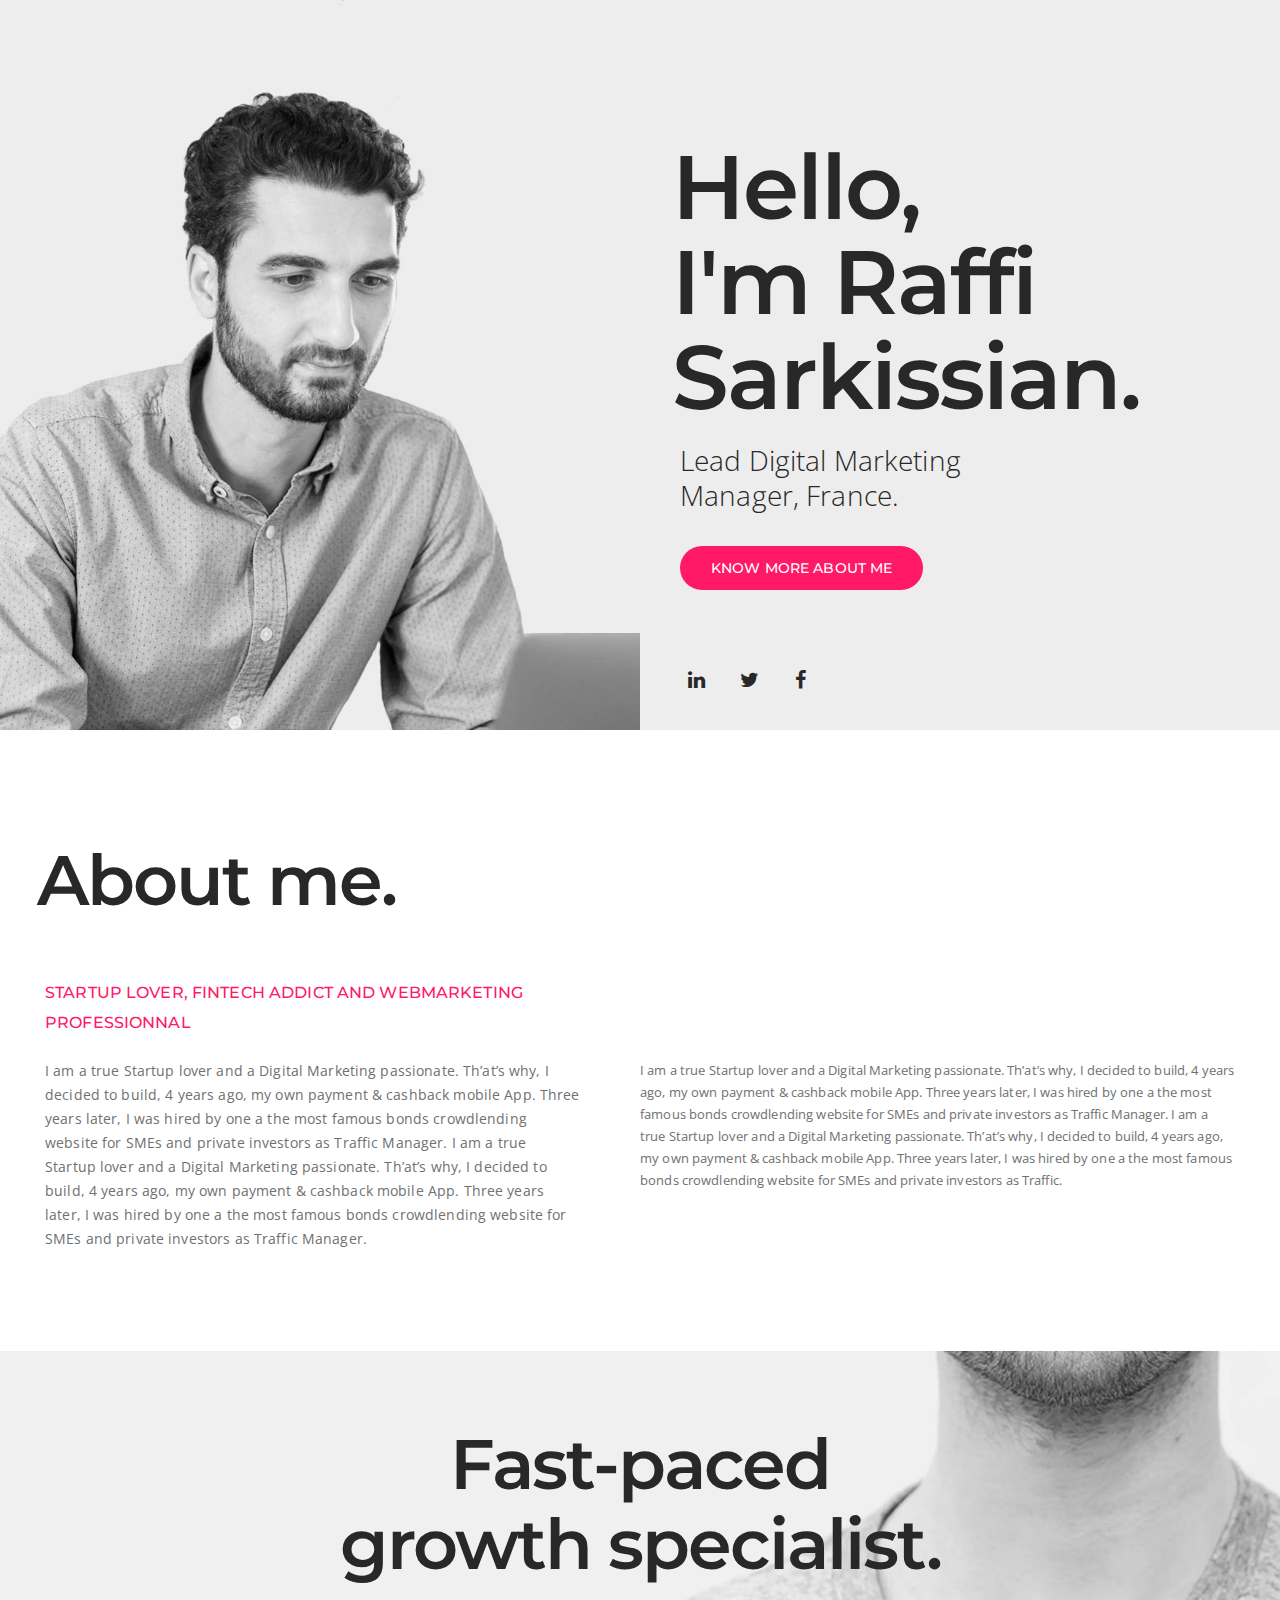
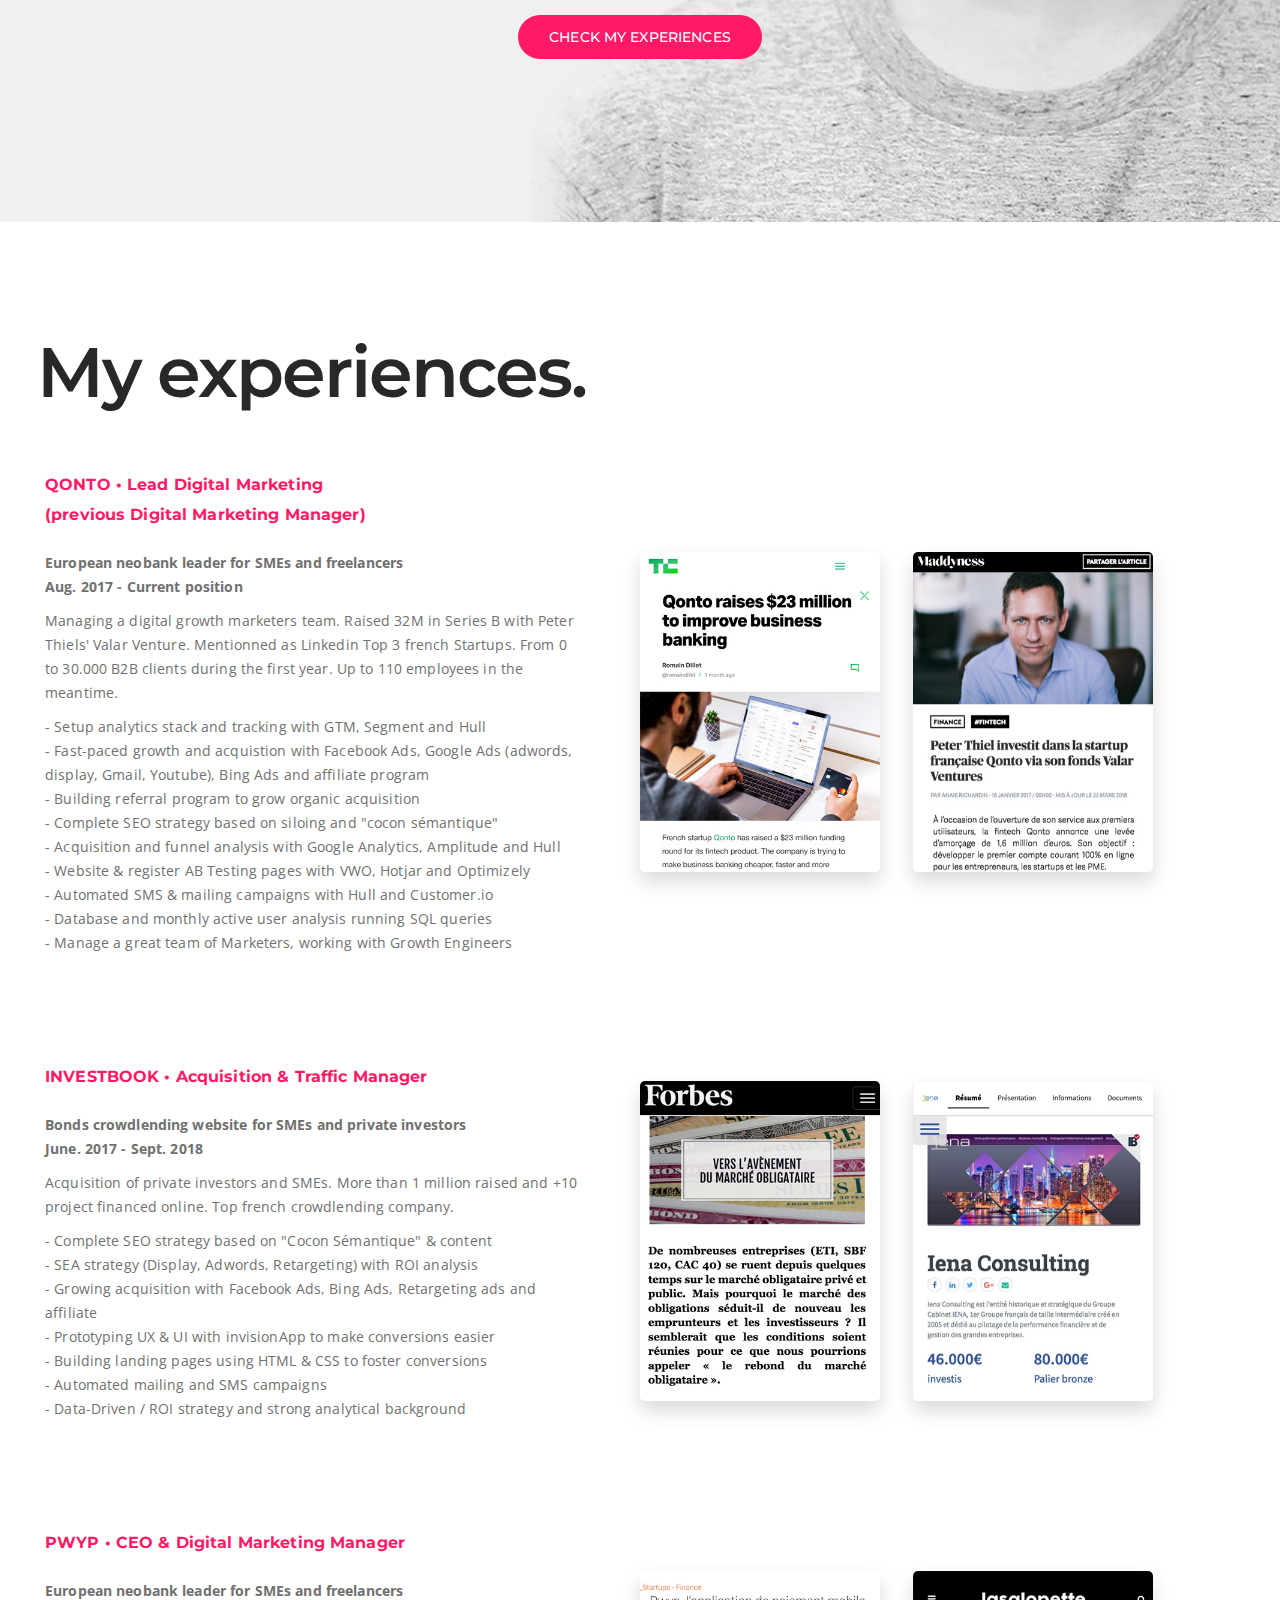
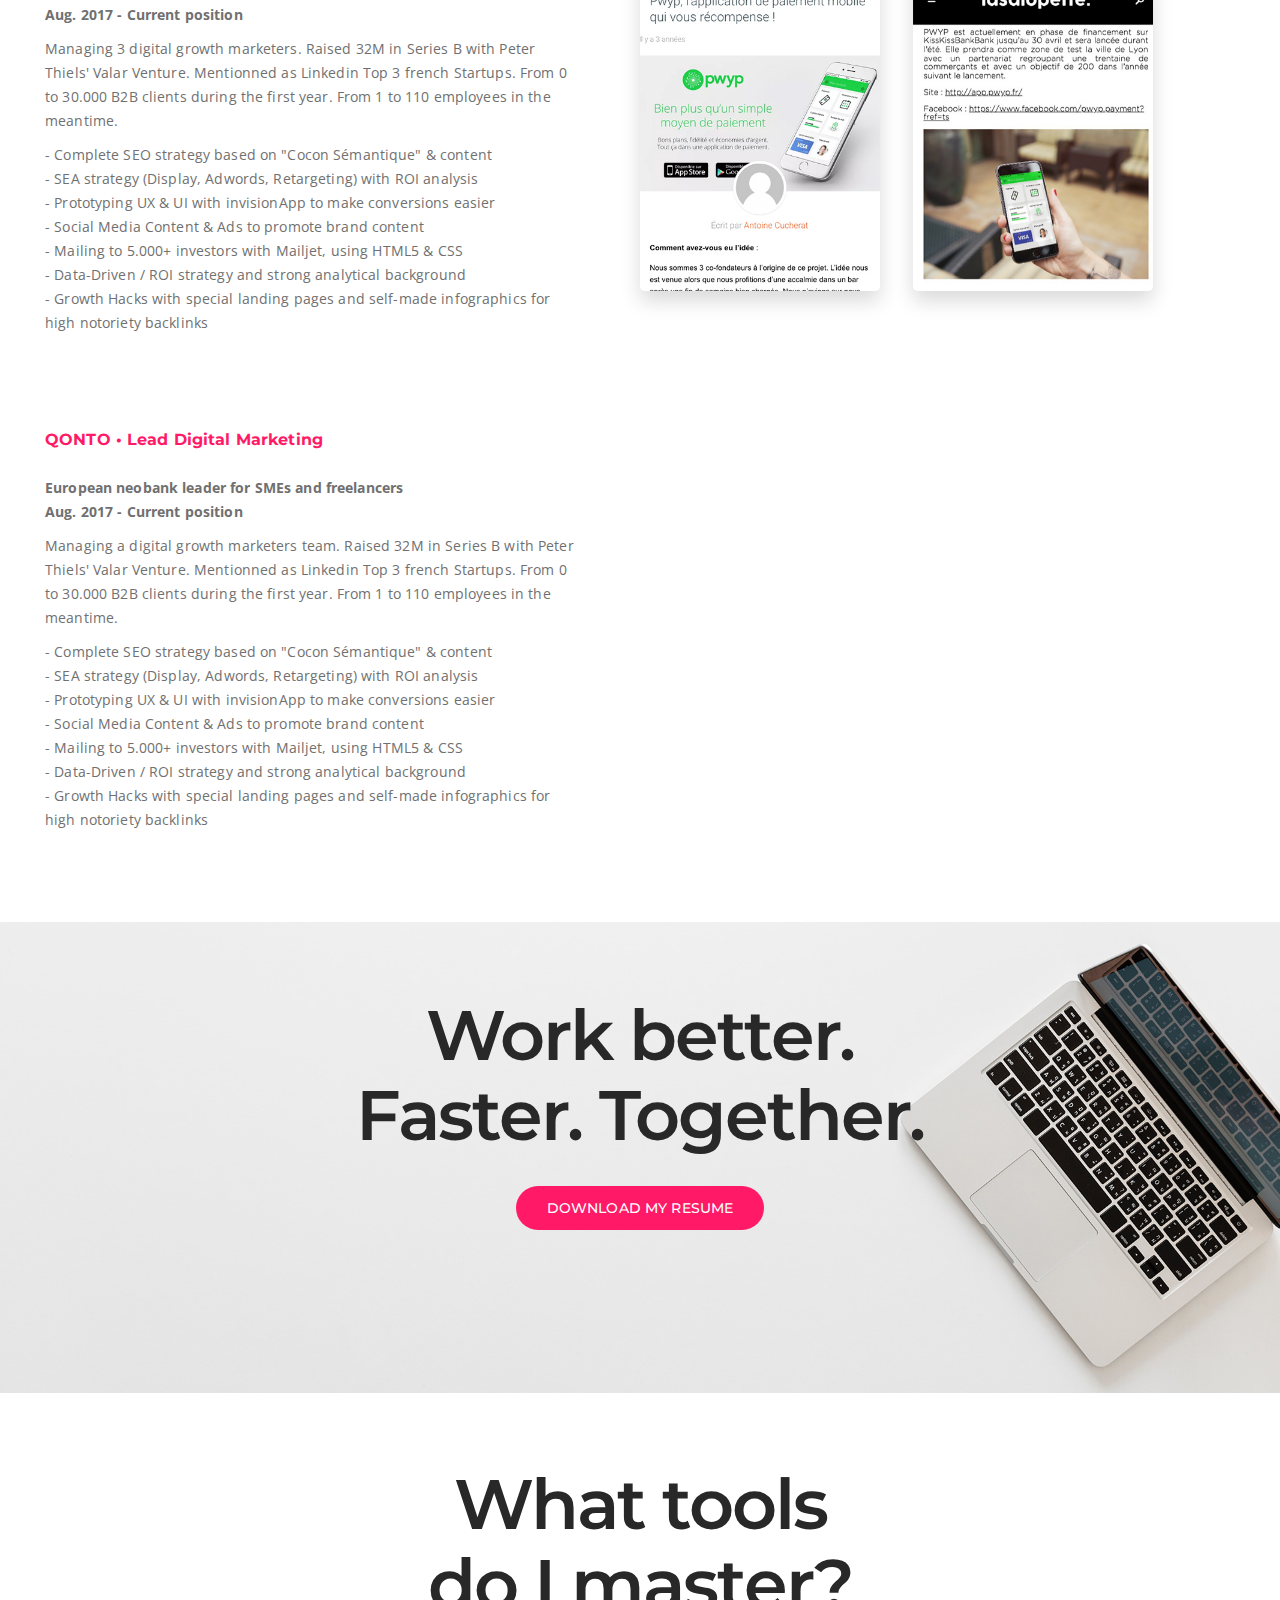
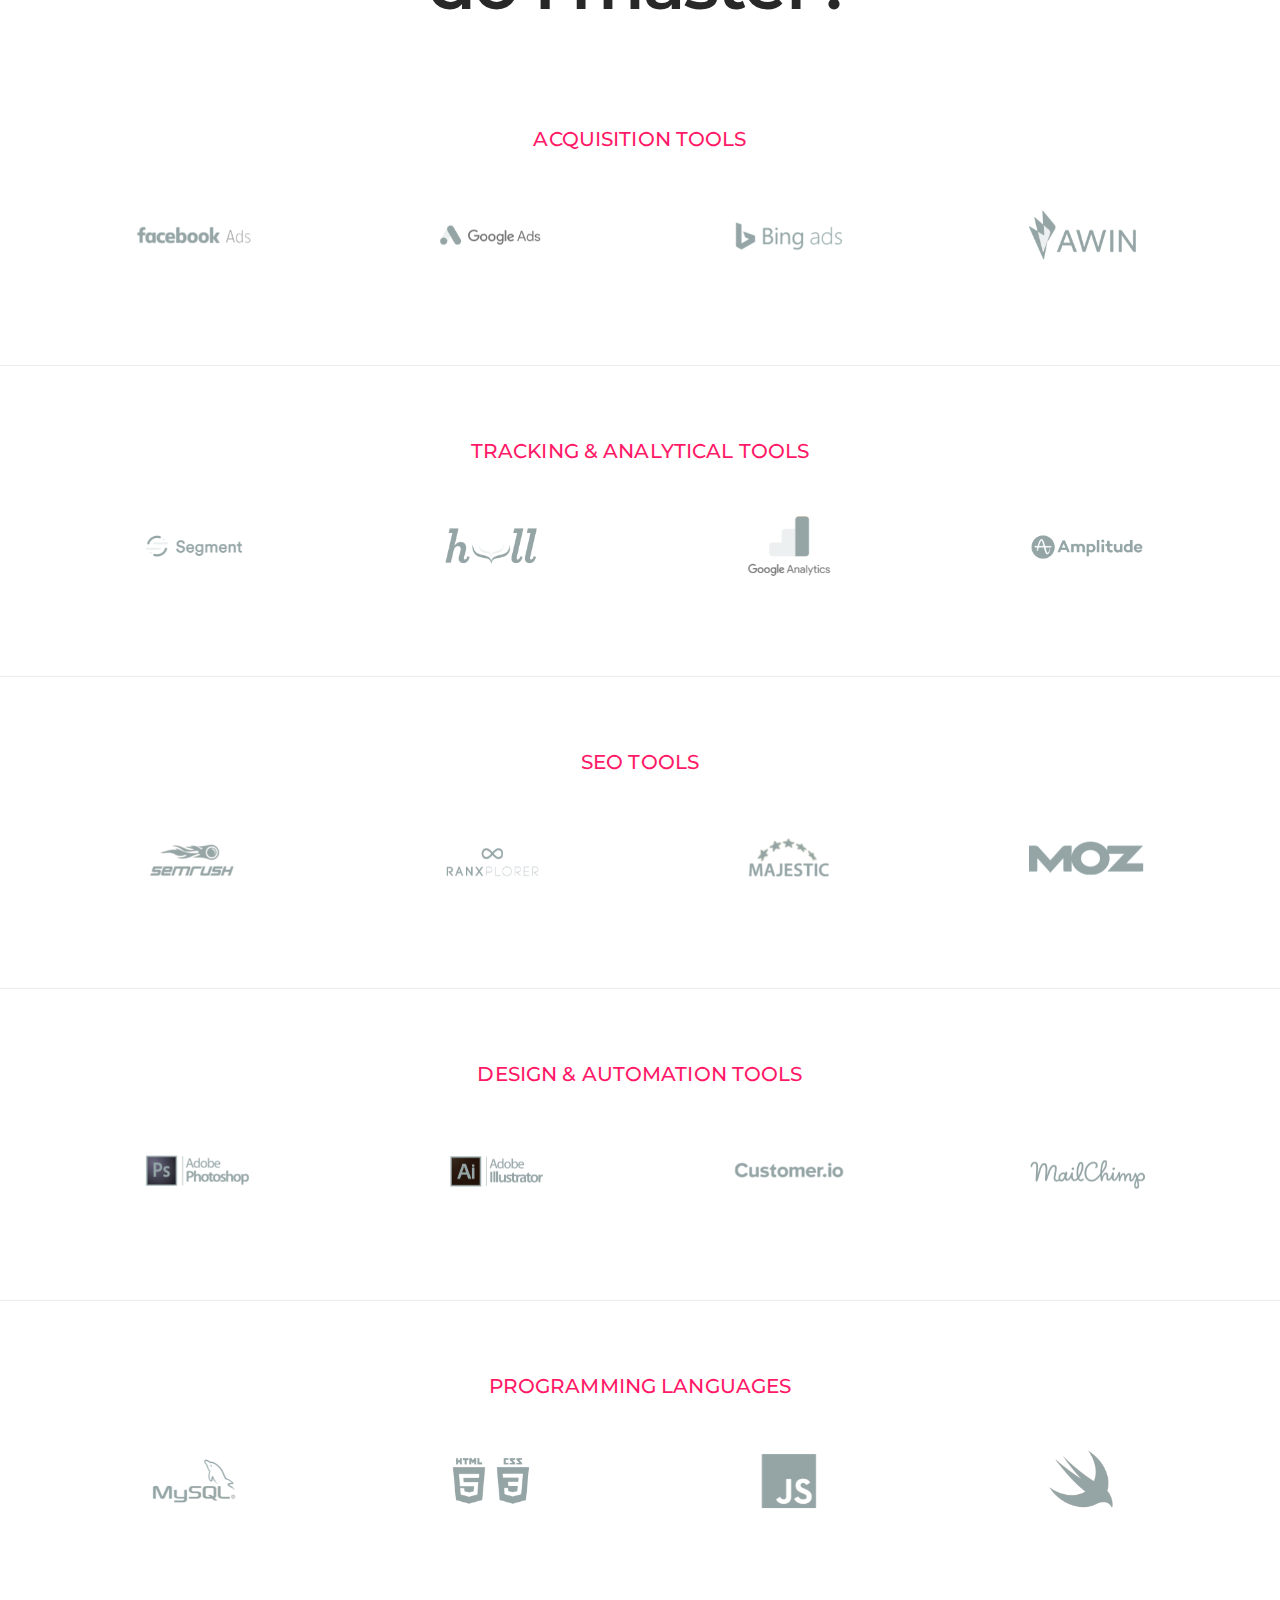
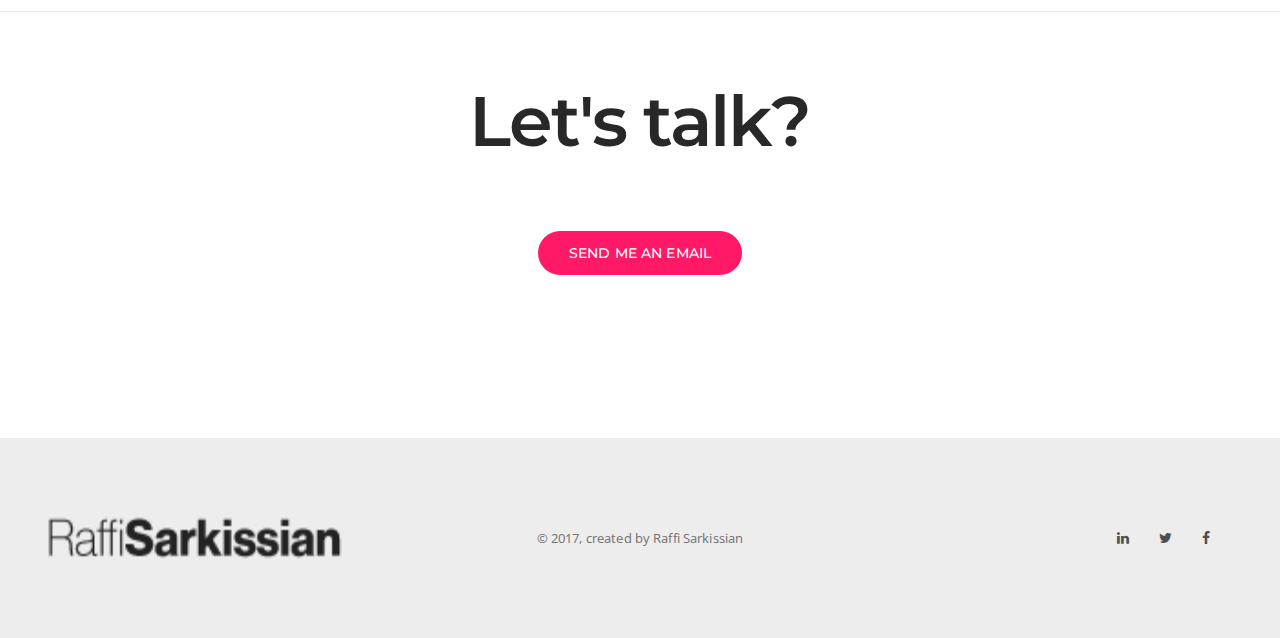
==== commit 8c5b57b9: "add qonto and investbook text" ====
--- a/home.html
+++ b/home.html
@@ -146,20 +146,23 @@
                     <div class="col-md-6 col-sm-6 col-xs-12 xs-margin-twenty-seven-bottom display-table" style="height: 393px;">
                         <div class="display-table-cell-vertical-middle">
                             <!-- section title -->
-                            <h2 class="alt-font text-fast-pink text-extra-small margin-six-bottom tz-text sm-margin-ten-bottom"><strong>QONTO • Lead Digital Marketing</strong><br></h2>
+                            <h2 class="alt-font text-fast-pink text-extra-small margin-six-bottom tz-text sm-margin-ten-bottom"><strong>QONTO • Lead Digital Marketing<br>
+                                (previous Digital Marketing Manager)</strong><br></h2>
                             <div class="text-medium tz-text width-90 sm-width-100"><p><strong>European neobank leader for SMEs and freelancers<br>
                                 Aug. 2017 - Current position</strong>
 							</p></div>
                             <!-- end section title -->
                             <div class="text-medium tz-text width-90 sm-width-100"><p>Managing a digital growth marketers team. Raised 32M in Series B with Peter Thiels' Valar Venture. Mentionned as Linkedin Top 3 french Startups. From 0 to 30.000 B2B clients during the first year. Up to 110 employees in the meantime. 
 							</p></div>
-                            <div class="text-medium tz-text width-90 sm-width-100"><p class="no-margin-bottom">- Complete SEO strategy based on "Cocon Sémantique" &amp; content<br>
-							- SEA strategy (Display, Adwords, Retargeting) with ROI analysis<br>
-							- Prototyping UX &amp; UI with invisionApp to make conversions easier<br>
-							- Social Media Content &amp; Ads to promote brand content<br>
-							- Mailing to 5.000+ investors with Mailjet, using HTML5 &amp; CSS<br>
-							- Data-Driven / ROI strategy and strong analytical background<br>
-							- Growth Hacks with special landing pages and self-made infographics for high notoriety backlinks</p></div>
+                            <div class="text-medium tz-text width-90 sm-width-100"><p class="no-margin-bottom">- Setup analytics stack and tracking with GTM, Segment and Hull<br>
+							- Fast-paced growth and acquistion with Facebook Ads, Google Ads (adwords, display, Gmail, Youtube), Bing Ads and affiliate program<br>
+							- Building referral program to grow organic acquisition<br>
+							- Complete SEO strategy based on siloing and "cocon sémantique"<br>
+							- Acquisition and funnel analysis with Google Analytics, Amplitude and Hull<br>
+							- Website & register AB Testing pages with VWO, Hotjar and Optimizely<br>
+							- Automated SMS & mailing campaigns with Hull and Customer.io<br>
+                            - Database and monthly active user analysis running SQL queries<br>
+                            - Manage a great team of Marketers, working with Growth Engineers</p></div>
                         </div>
                     </div>
                     <div class="col-md-6 col-sm-6 col-xs-12 xs-margin-twenty-seven-bottom display-table" style="height: 393px;">
@@ -179,20 +182,21 @@
                     <div class="col-md-6 col-sm-6 col-xs-12 xs-margin-twenty-seven-bottom display-table" style="height: 393px;">
                         <div class="display-table-cell-vertical-middle">
                             <!-- section title -->
-                            <h2 class="alt-font text-fast-pink text-extra-small margin-six-bottom tz-text sm-margin-ten-bottom"><strong>QONTO • Lead Digital Marketing</strong><br></h2>
-                            <div class="text-medium tz-text width-90 sm-width-100"><p><strong>European neobank leader for SMEs and freelancers<br>
-                                Aug. 2017 - Current position</strong>
-							</p></div>
-                            <!-- end section title -->
-                            <div class="text-medium tz-text width-90 sm-width-100"><p>Managing 3 digital growth marketers. Raised 32M in Series B with Peter Thiels' Valar Venture. Mentionned as Linkedin Top 3 french Startups. From 0 to 30.000 B2B clients during the first year. From 1 to 110 employees in the meantime. 
+                            <h2 class="alt-font text-fast-pink text-extra-small margin-six-bottom tz-text sm-margin-ten-bottom"><strong>INVESTBOOK • Acquisition & Traffic Manager</strong><br></h2>
+                            <div class="text-medium tz-text width-90 sm-width-100"><p><strong>Bonds crowdlending website for SMEs and private investors<br>
+                                June. 2017 - Sept. 2018</strong>
+							</p></div>
+                            <!-- end section title -->
+                            <div class="text-medium tz-text width-90 sm-width-100"><p>Acquisition of private investors and SMEs. More than 1 million raised and +10 project financed online. Top french crowdlending company. 
 							</p></div>
                             <div class="text-medium tz-text width-90 sm-width-100"><p class="no-margin-bottom">- Complete SEO strategy based on "Cocon Sémantique" &amp; content<br>
 							- SEA strategy (Display, Adwords, Retargeting) with ROI analysis<br>
+                            - Growing acquisition with Facebook Ads, Bing Ads, Retargeting ads and affiliate<br>
 							- Prototyping UX &amp; UI with invisionApp to make conversions easier<br>
-							- Social Media Content &amp; Ads to promote brand content<br>
-							- Mailing to 5.000+ investors with Mailjet, using HTML5 &amp; CSS<br>
-							- Data-Driven / ROI strategy and strong analytical background<br>
-							- Growth Hacks with special landing pages and self-made infographics for high notoriety backlinks</p></div>
+							- Building landing pages using HTML & CSS to foster conversions<br>
+							- Automated mailing and SMS campaigns<br>
+							- Data-Driven / ROI strategy and strong analytical background
+							</p></div>
                         </div>
                     </div>
                     <div class="col-md-6 col-sm-6 col-xs-12 xs-margin-twenty-seven-bottom display-table" style="height: 393px;">
@@ -212,7 +216,7 @@
                     <div class="col-md-6 col-sm-6 col-xs-12 xs-margin-twenty-seven-bottom display-table" style="height: 393px;">
                         <div class="display-table-cell-vertical-middle">
                             <!-- section title -->
-                            <h2 class="alt-font text-fast-pink text-extra-small margin-six-bottom tz-text sm-margin-ten-bottom"><strong>QONTO • Lead Digital Marketing</strong><br></h2>
+                            <h2 class="alt-font text-fast-pink text-extra-small margin-six-bottom tz-text sm-margin-ten-bottom"><strong>PWYP • CEO & Digital Marketing Manager</strong><br></h2>
                             <div class="text-medium tz-text width-90 sm-width-100"><p><strong>European neobank leader for SMEs and freelancers<br>
                                 Aug. 2017 - Current position</strong>
 							</p></div>
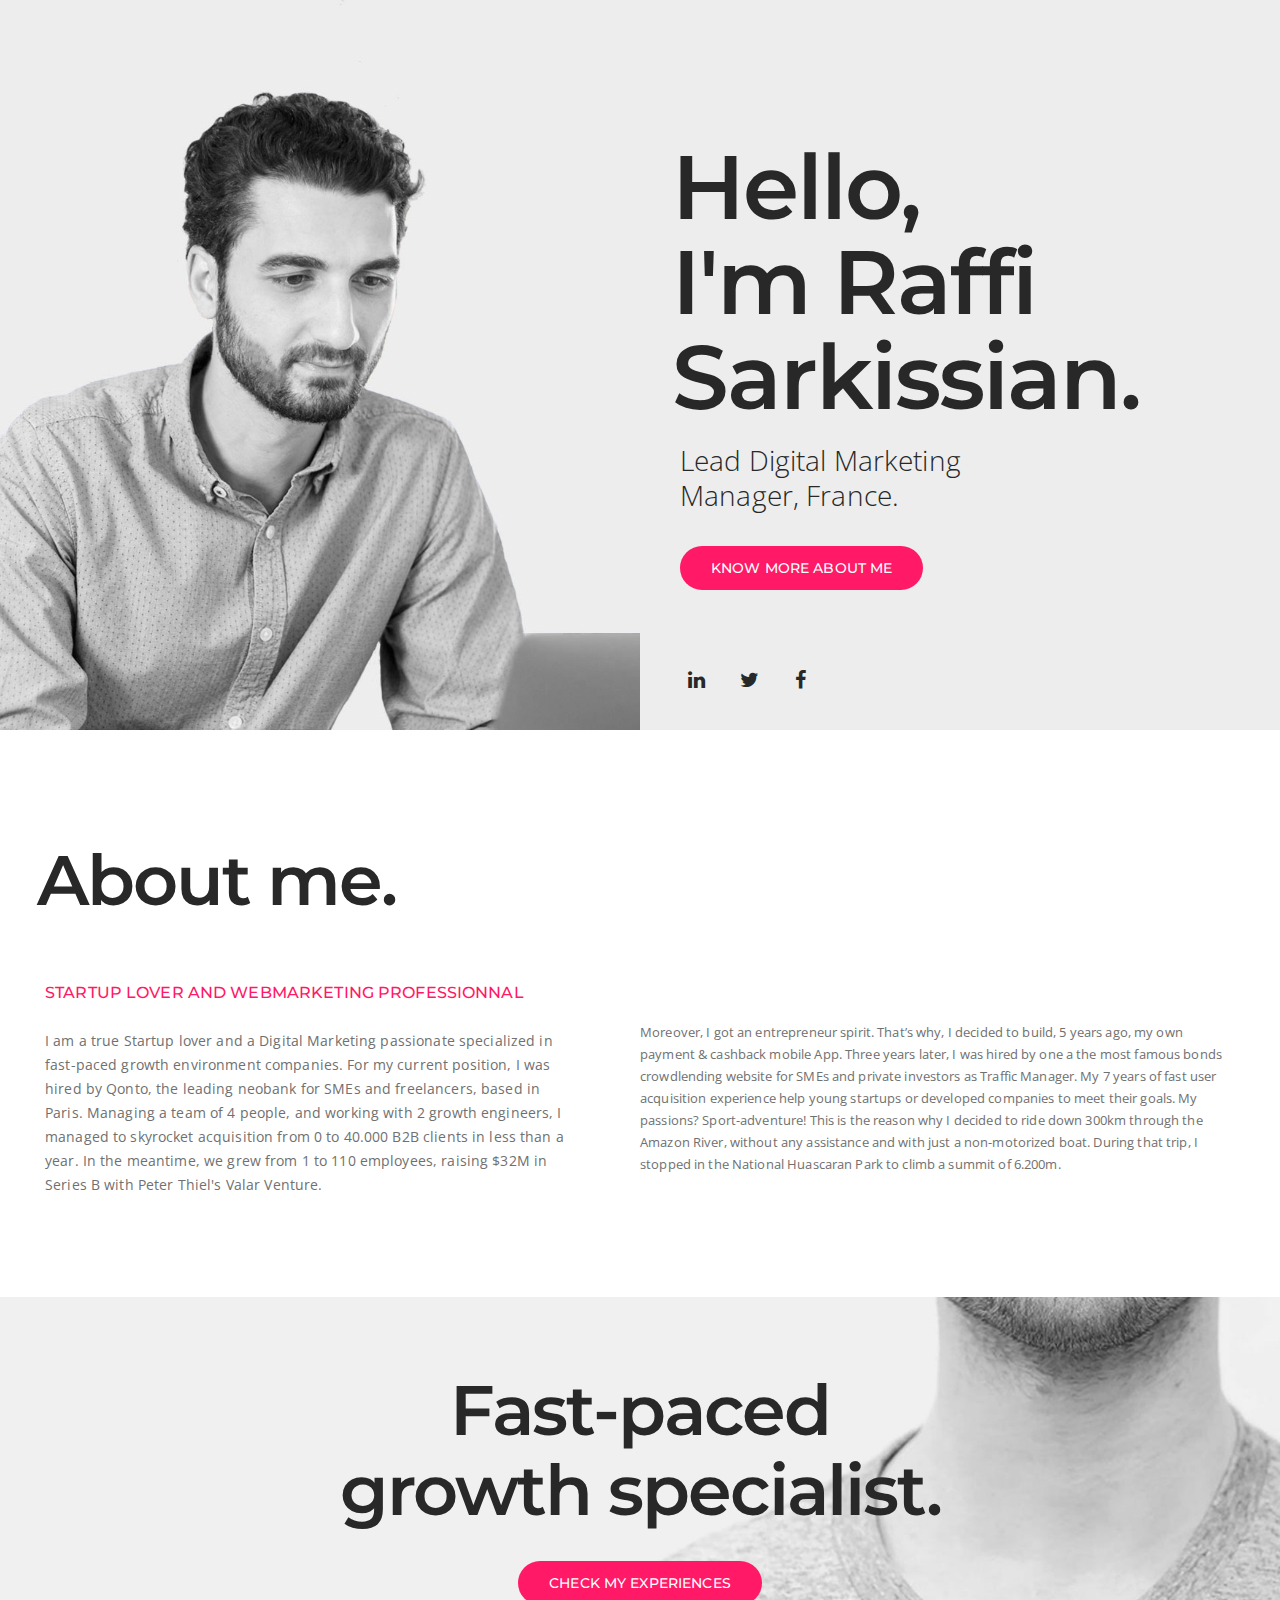
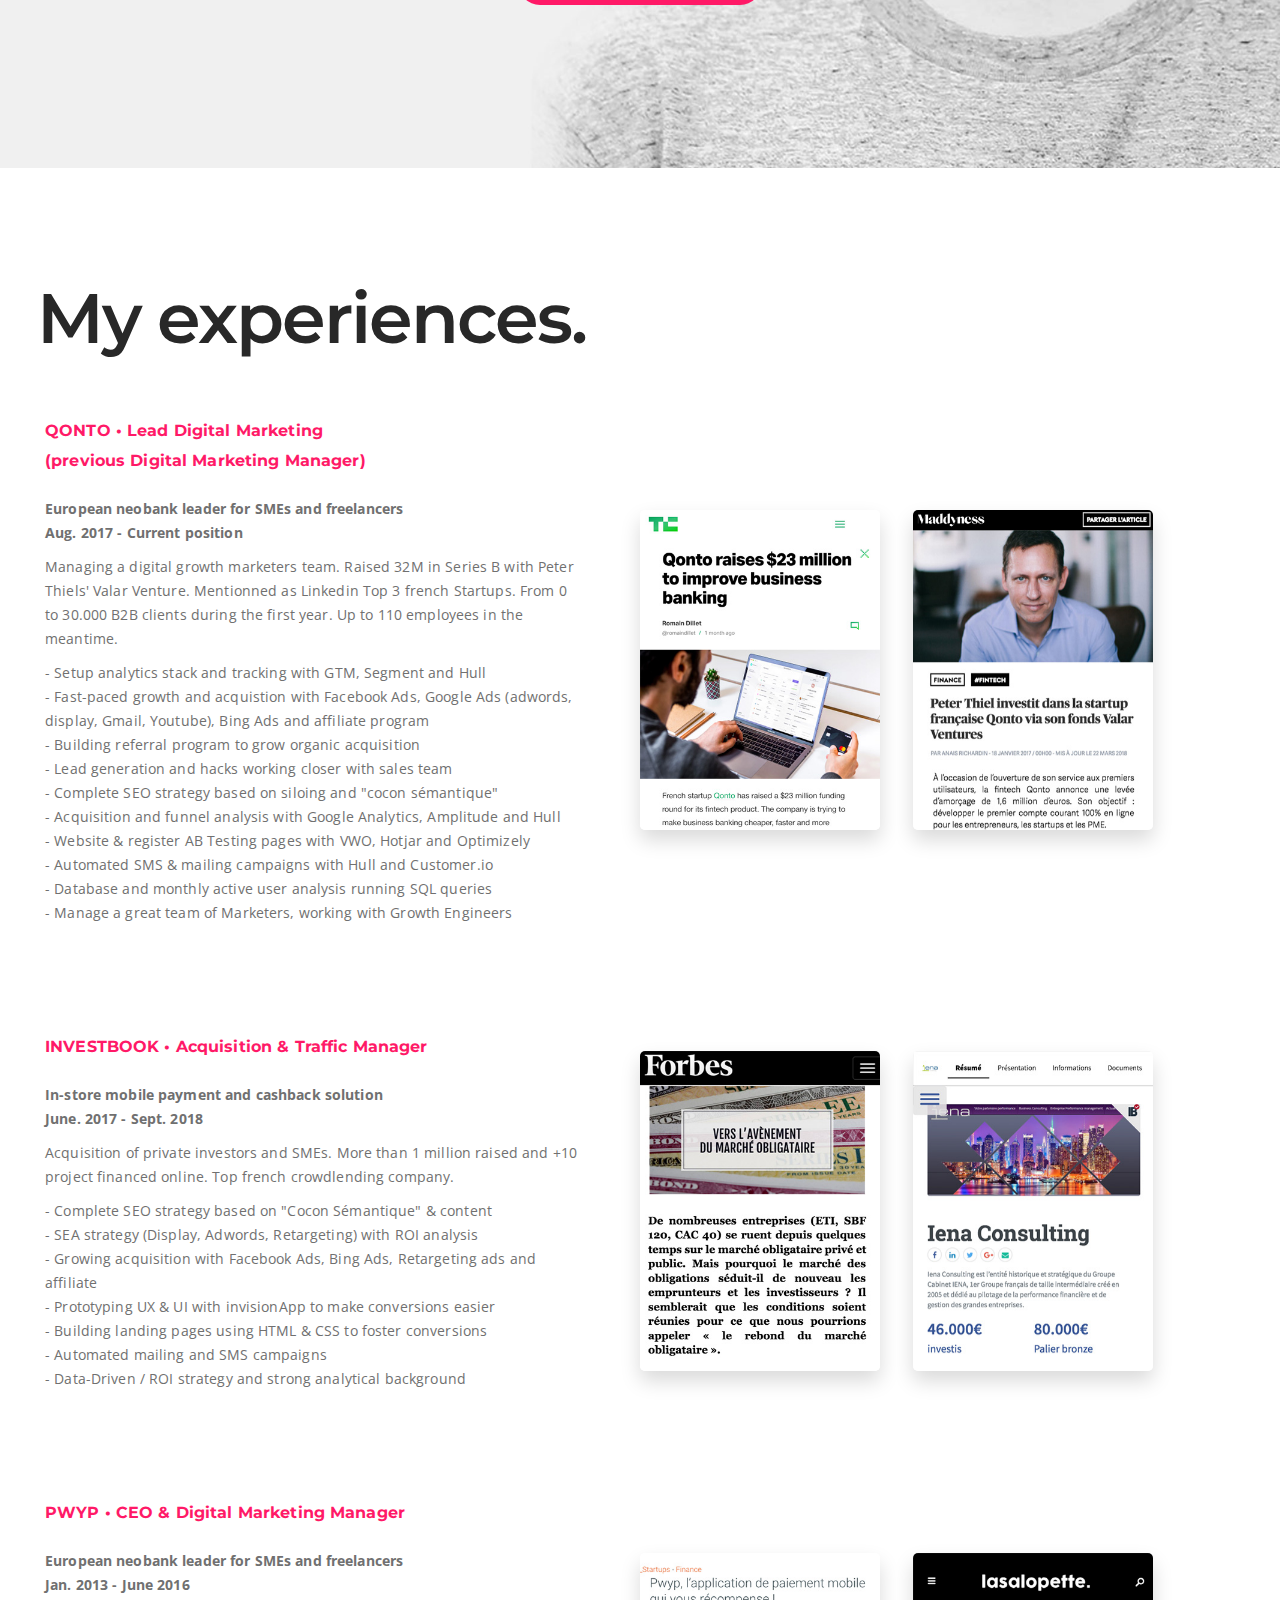
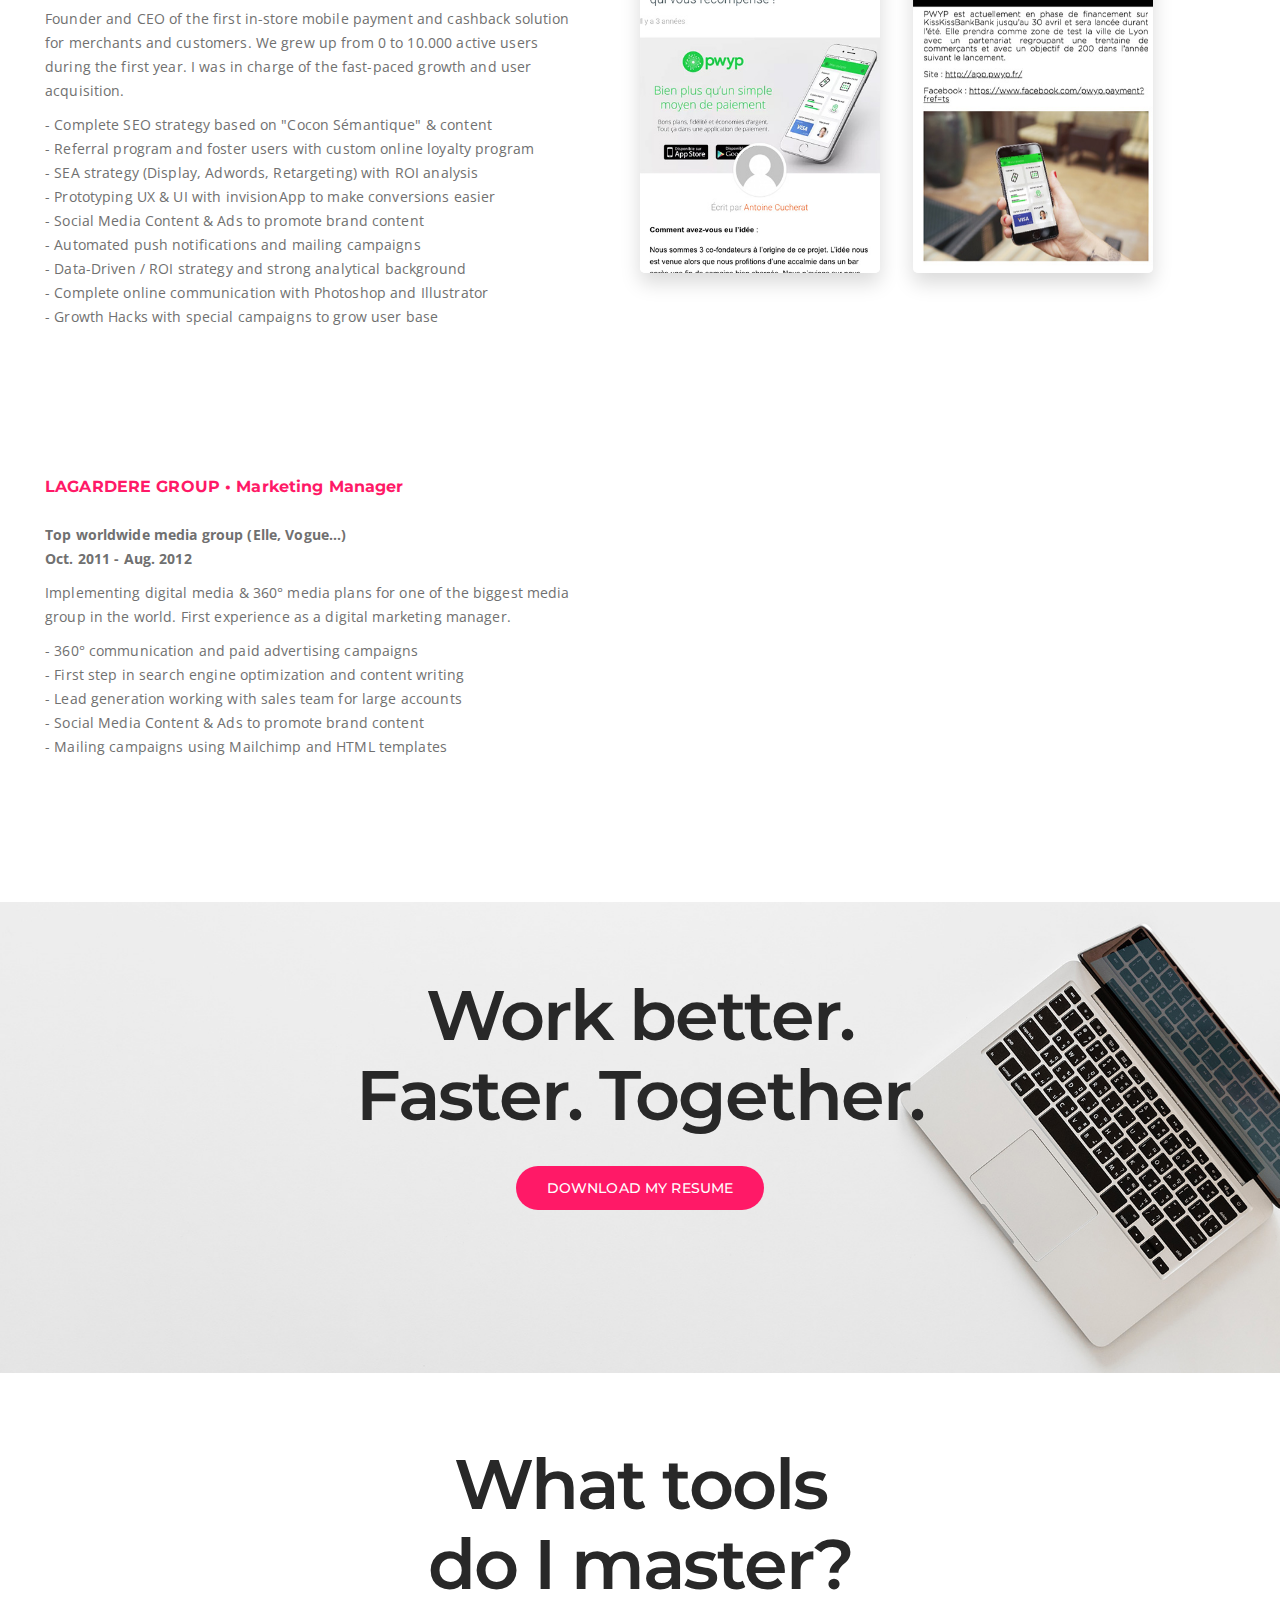
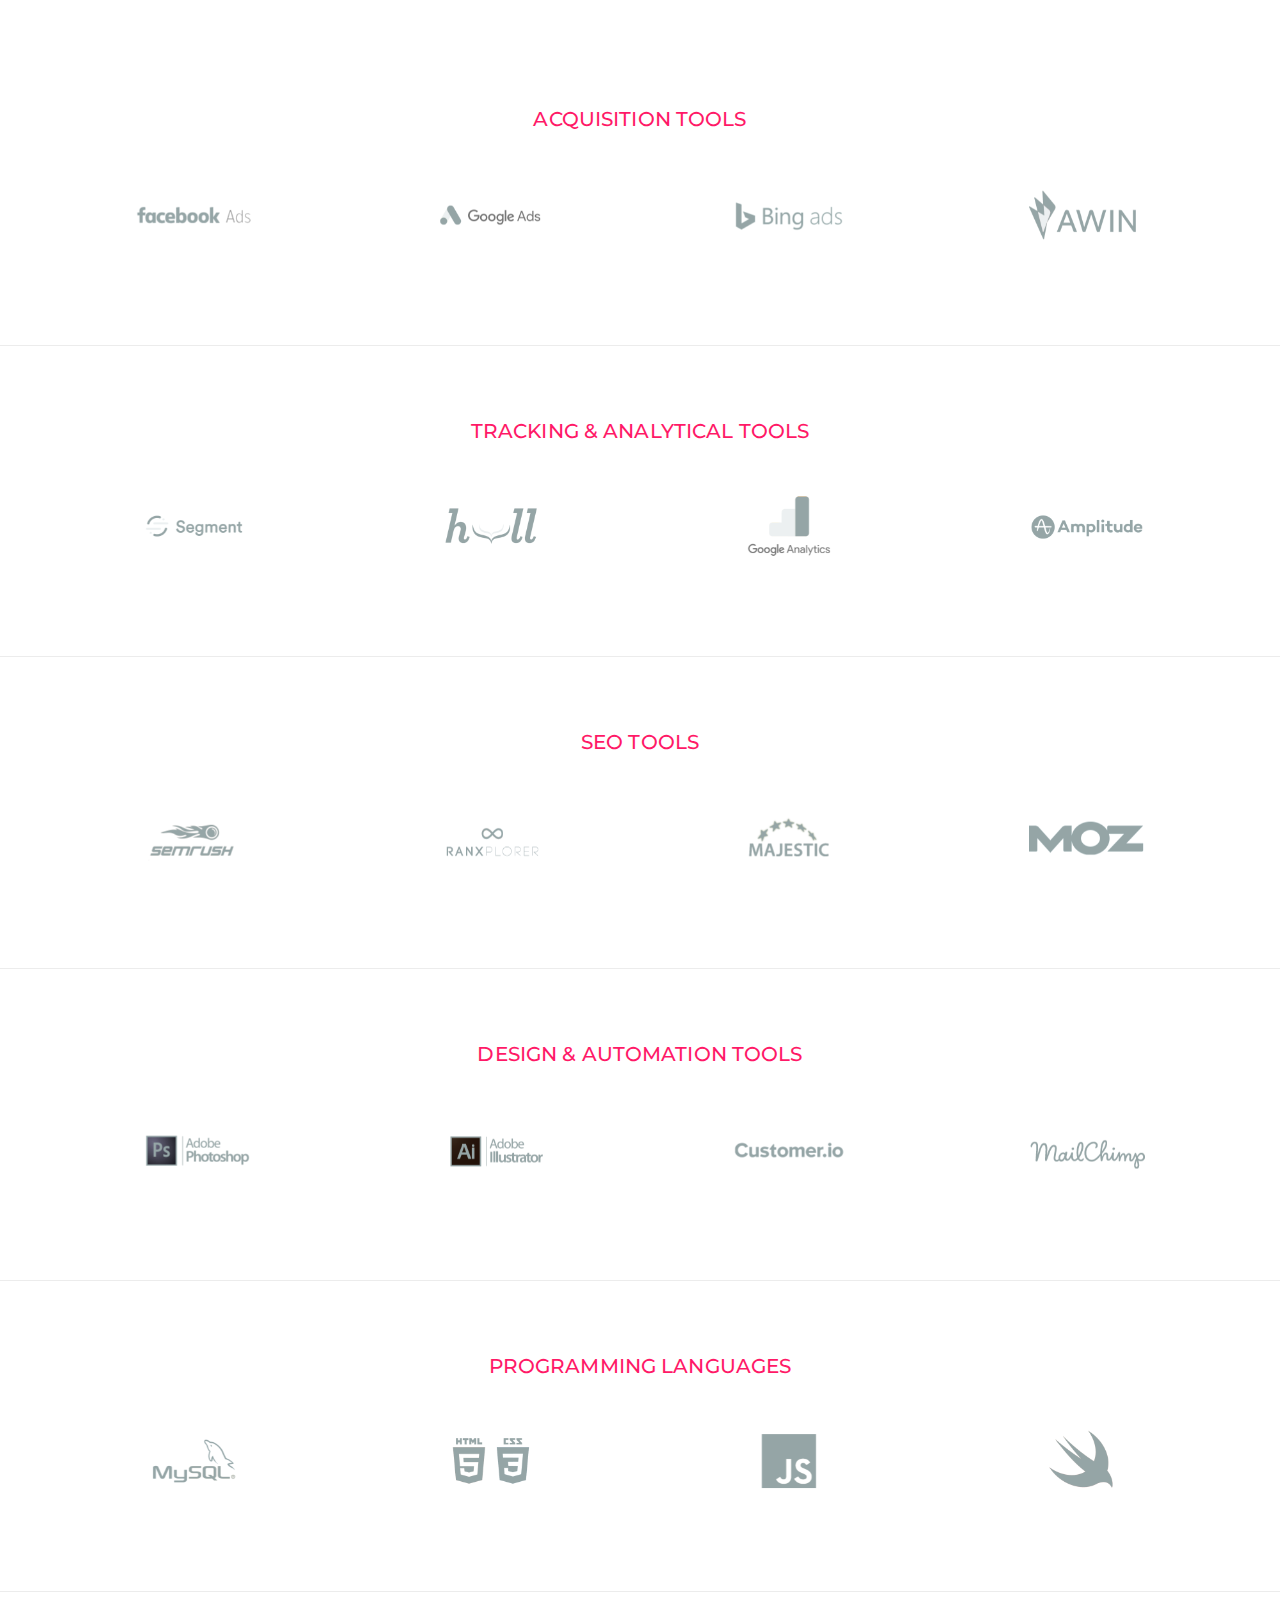
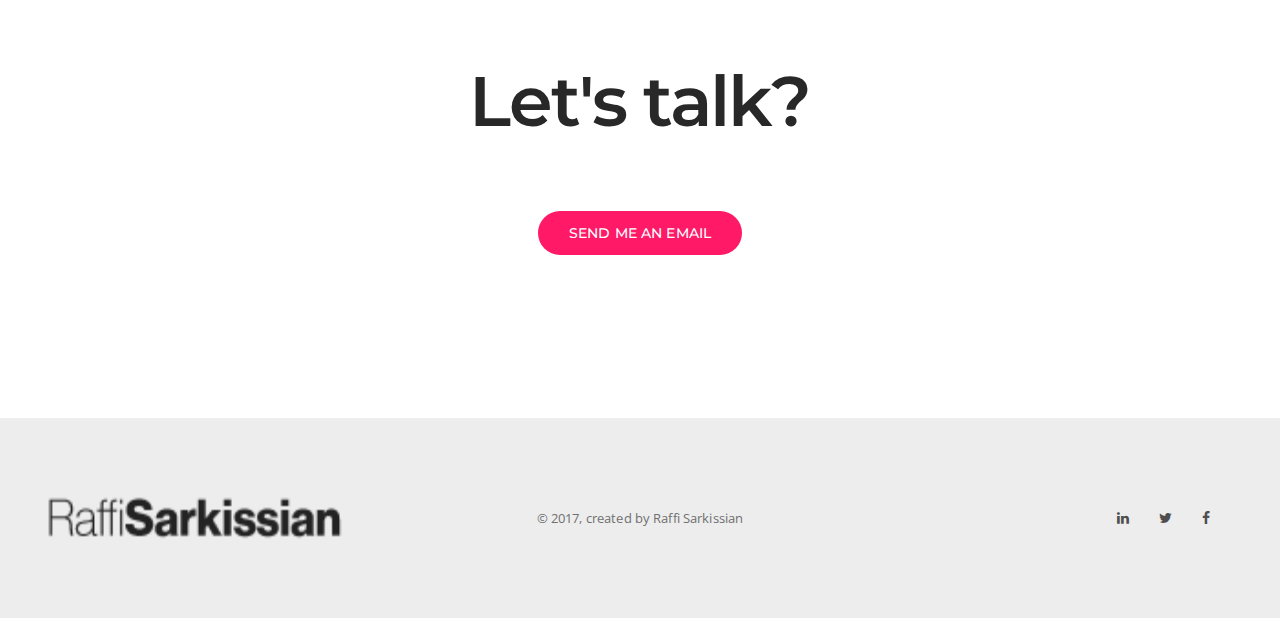
==== commit 5711af90: "work section complete" ====
--- a/home.html
+++ b/home.html
@@ -99,9 +99,9 @@
                     <div class="col-md-6 col-sm-6 col-xs-12 xs-margin-twenty-seven-bottom display-table">
                         <div class="display-table-cell-vertical-middle">
                             <!-- section title -->
-                            <h2 class="alt-font text-fast-pink text-extra-small margin-six-bottom tz-text sm-margin-ten-bottom">STARTUP LOVER, FINTECH ADDICT AND WEBMARKETING PROFESSIONNAL</h2>
-                            <!-- end section title -->
-                            <div class="text-medium tz-text width-90 sm-width-100"><p>I am a true Startup lover and a Digital Marketing passionate. Th’at’s why, I decided to build, 4 years ago, my own payment & cashback mobile App. Three years later, I was hired by one a the most famous bonds crowdlending website for SMEs and private investors as Traffic Manager. I am a true Startup lover and a Digital Marketing passionate. Th’at’s why, I decided to build, 4 years ago, my own payment & cashback mobile App. Three years later, I was hired by one a the most famous bonds crowdlending website for SMEs and private investors as Traffic Manager.</p></div>
+                            <h2 class="alt-font text-fast-pink text-extra-small margin-six-bottom tz-text sm-margin-ten-bottom">STARTUP LOVER AND WEBMARKETING PROFESSIONNAL</h2>
+                            <!-- end section title -->
+                            <div class="text-medium tz-text width-90 sm-width-100"><p>I am a true Startup lover and a Digital Marketing passionate specialized in fast-paced growth environment companies. For my current position, I was hired by Qonto, the leading neobank for SMEs and freelancers, based in Paris. Managing a team of 4 people, and working with 2 growth engineers, I managed to skyrocket acquisition from 0 to 40.000 B2B clients in less than a year. In the meantime, we grew from 1 to 110 employees, raising $32M in Series B with Peter Thiel's Valar Venture.</p></div>
                         </div>
                     </div>
                     <!-- section title -->
@@ -110,7 +110,7 @@
                             <!-- section title -->
                             <h2 class="alt-font text-fast-pink text-extra-small margin-six-bottom tz-text sm-margin-ten-bottom"></h2>
                             <!-- end section title -->
-                            <div><p>I am a true Startup lover and a Digital Marketing passionate. Th’at’s why, I decided to build, 4 years ago, my own payment & cashback mobile App. Three years later, I was hired by one a the most famous bonds crowdlending website for SMEs and private investors as Traffic Manager. I am a true Startup lover and a Digital Marketing passionate. Th’at’s why, I decided to build, 4 years ago, my own payment & cashback mobile App. Three years later, I was hired by one a the most famous bonds crowdlending website for SMEs and private investors as Traffic.</p></div>
+                            <div><p>Moreover, I got an entrepreneur spirit. That’s why, I decided to build, 5 years ago, my own payment & cashback mobile App. Three years later, I was hired by one a the most famous bonds crowdlending website for SMEs and private investors as Traffic Manager. My 7 years of fast user acquisition experience help young startups or developed companies to meet their goals. My passions? Sport-adventure! This is the reason why I decided to ride down 300km through the Amazon River, without any assistance and with just a non-motorized boat. During that trip, I stopped in the National Huascaran Park to climb a summit of 6.200m.</p></div>
                         </div>
                     </div>
                 </div>                    
@@ -157,6 +157,7 @@
                             <div class="text-medium tz-text width-90 sm-width-100"><p class="no-margin-bottom">- Setup analytics stack and tracking with GTM, Segment and Hull<br>
 							- Fast-paced growth and acquistion with Facebook Ads, Google Ads (adwords, display, Gmail, Youtube), Bing Ads and affiliate program<br>
 							- Building referral program to grow organic acquisition<br>
+                            - Lead generation and hacks working closer with sales team<br>
 							- Complete SEO strategy based on siloing and "cocon sémantique"<br>
 							- Acquisition and funnel analysis with Google Analytics, Amplitude and Hull<br>
 							- Website & register AB Testing pages with VWO, Hotjar and Optimizely<br>
@@ -183,7 +184,7 @@
                         <div class="display-table-cell-vertical-middle">
                             <!-- section title -->
                             <h2 class="alt-font text-fast-pink text-extra-small margin-six-bottom tz-text sm-margin-ten-bottom"><strong>INVESTBOOK • Acquisition & Traffic Manager</strong><br></h2>
-                            <div class="text-medium tz-text width-90 sm-width-100"><p><strong>Bonds crowdlending website for SMEs and private investors<br>
+                            <div class="text-medium tz-text width-90 sm-width-100"><p><strong>In-store mobile payment and cashback solution<br>
                                 June. 2017 - Sept. 2018</strong>
 							</p></div>
                             <!-- end section title -->
@@ -218,18 +219,20 @@
                             <!-- section title -->
                             <h2 class="alt-font text-fast-pink text-extra-small margin-six-bottom tz-text sm-margin-ten-bottom"><strong>PWYP • CEO & Digital Marketing Manager</strong><br></h2>
                             <div class="text-medium tz-text width-90 sm-width-100"><p><strong>European neobank leader for SMEs and freelancers<br>
-                                Aug. 2017 - Current position</strong>
-							</p></div>
-                            <!-- end section title -->
-                            <div class="text-medium tz-text width-90 sm-width-100"><p>Managing 3 digital growth marketers. Raised 32M in Series B with Peter Thiels' Valar Venture. Mentionned as Linkedin Top 3 french Startups. From 0 to 30.000 B2B clients during the first year. From 1 to 110 employees in the meantime. 
+                                Jan. 2013 - June 2016</strong>
+							</p></div>
+                            <!-- end section title -->
+                            <div class="text-medium tz-text width-90 sm-width-100"><p>Founder and CEO of the first in-store mobile payment and cashback solution for merchants and customers. We grew up from 0 to 10.000 active users during the first year. I was in charge of the fast-paced growth and user acquisition. 
 							</p></div>
                             <div class="text-medium tz-text width-90 sm-width-100"><p class="no-margin-bottom">- Complete SEO strategy based on "Cocon Sémantique" &amp; content<br>
+                            - Referral program and foster users with custom online loyalty program<br>
 							- SEA strategy (Display, Adwords, Retargeting) with ROI analysis<br>
 							- Prototyping UX &amp; UI with invisionApp to make conversions easier<br>
 							- Social Media Content &amp; Ads to promote brand content<br>
-							- Mailing to 5.000+ investors with Mailjet, using HTML5 &amp; CSS<br>
+							- Automated push notifications and mailing campaigns<br>
 							- Data-Driven / ROI strategy and strong analytical background<br>
-							- Growth Hacks with special landing pages and self-made infographics for high notoriety backlinks</p></div>
+                            - Complete online communication with Photoshop and Illustrator<br>
+							- Growth Hacks with special campaigns to grow user base</p></div>
                         </div>
                     </div>
                     <div class="col-md-6 col-sm-6 col-xs-12 xs-margin-twenty-seven-bottom display-table" style="height: 393px;">
@@ -249,20 +252,18 @@
                     <div class="col-md-6 col-sm-6 col-xs-12 xs-margin-twenty-seven-bottom display-table" style="height: 393px;">
                         <div class="display-table-cell-vertical-middle">
                             <!-- section title -->
-                            <h2 class="alt-font text-fast-pink text-extra-small margin-six-bottom tz-text sm-margin-ten-bottom"><strong>QONTO • Lead Digital Marketing</strong><br></h2>
-                            <div class="text-medium tz-text width-90 sm-width-100"><p><strong>European neobank leader for SMEs and freelancers<br>
-                                Aug. 2017 - Current position</strong>
-							</p></div>
-                            <!-- end section title -->
-                            <div class="text-medium tz-text width-90 sm-width-100"><p>Managing a digital growth marketers team. Raised 32M in Series B with Peter Thiels' Valar Venture. Mentionned as Linkedin Top 3 french Startups. From 0 to 30.000 B2B clients during the first year. From 1 to 110 employees in the meantime. 
-							</p></div>
-                            <div class="text-medium tz-text width-90 sm-width-100"><p class="no-margin-bottom">- Complete SEO strategy based on "Cocon Sémantique" &amp; content<br>
-							- SEA strategy (Display, Adwords, Retargeting) with ROI analysis<br>
-							- Prototyping UX &amp; UI with invisionApp to make conversions easier<br>
+                            <h2 class="alt-font text-fast-pink text-extra-small margin-six-bottom tz-text sm-margin-ten-bottom"><strong>LAGARDERE GROUP • Marketing Manager</strong><br></h2>
+                            <div class="text-medium tz-text width-90 sm-width-100"><p><strong>Top worldwide media group (Elle, Vogue...)<br>
+                                Oct. 2011 - Aug. 2012</strong>
+							</p></div>
+                            <!-- end section title -->
+                            <div class="text-medium tz-text width-90 sm-width-100"><p>Implementing digital media & 360° media plans for one of the biggest media group in the world. First experience as a digital marketing manager.
+							</p></div>
+                            <div class="text-medium tz-text width-90 sm-width-100"><p class="no-margin-bottom">- 360° communication and paid advertising campaigns<br>
+							- First step in search engine optimization and content writing<br>
+							- Lead generation working with sales team for large accounts<br>
 							- Social Media Content &amp; Ads to promote brand content<br>
-							- Mailing to 5.000+ investors with Mailjet, using HTML5 &amp; CSS<br>
-							- Data-Driven / ROI strategy and strong analytical background<br>
-							- Growth Hacks with special landing pages and self-made infographics for high notoriety backlinks</p></div>
+							- Mailing campaigns using Mailchimp and HTML templates</p></div>
                         </div>
                     </div>
                     </div>
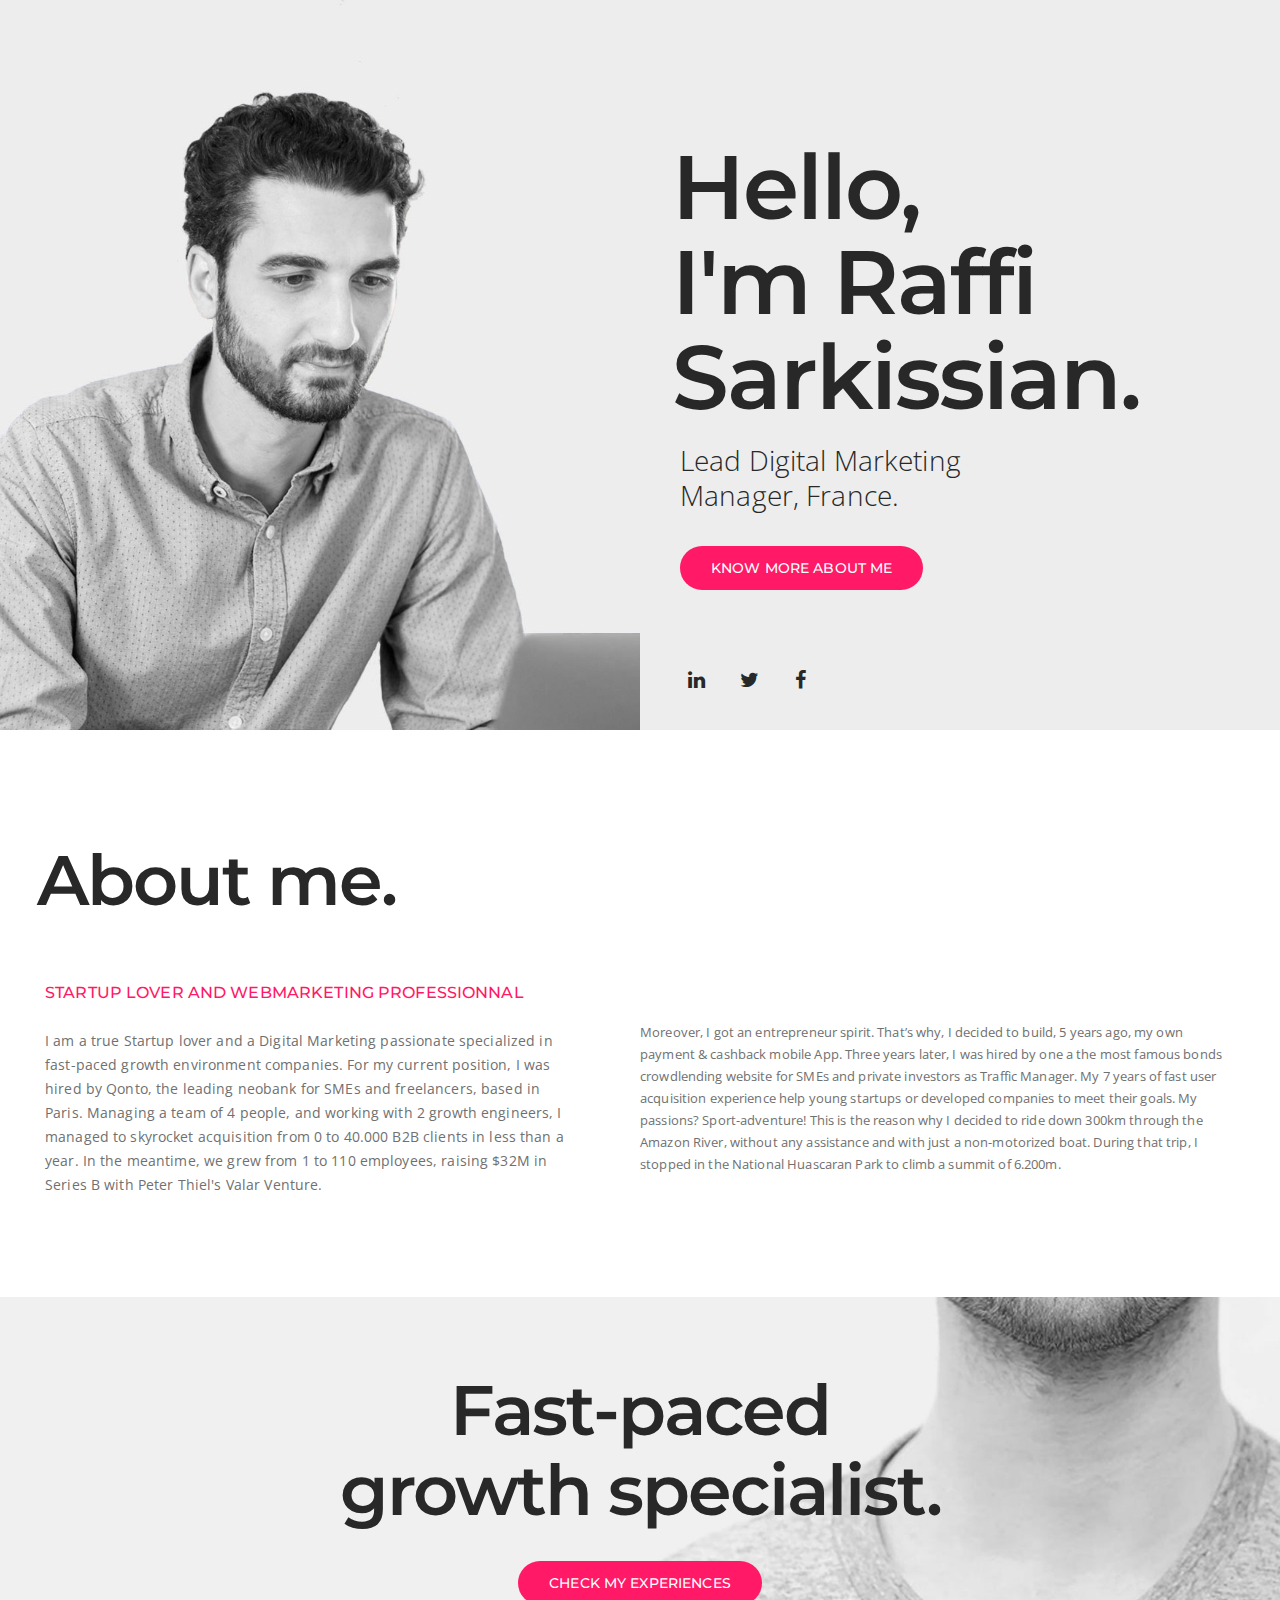
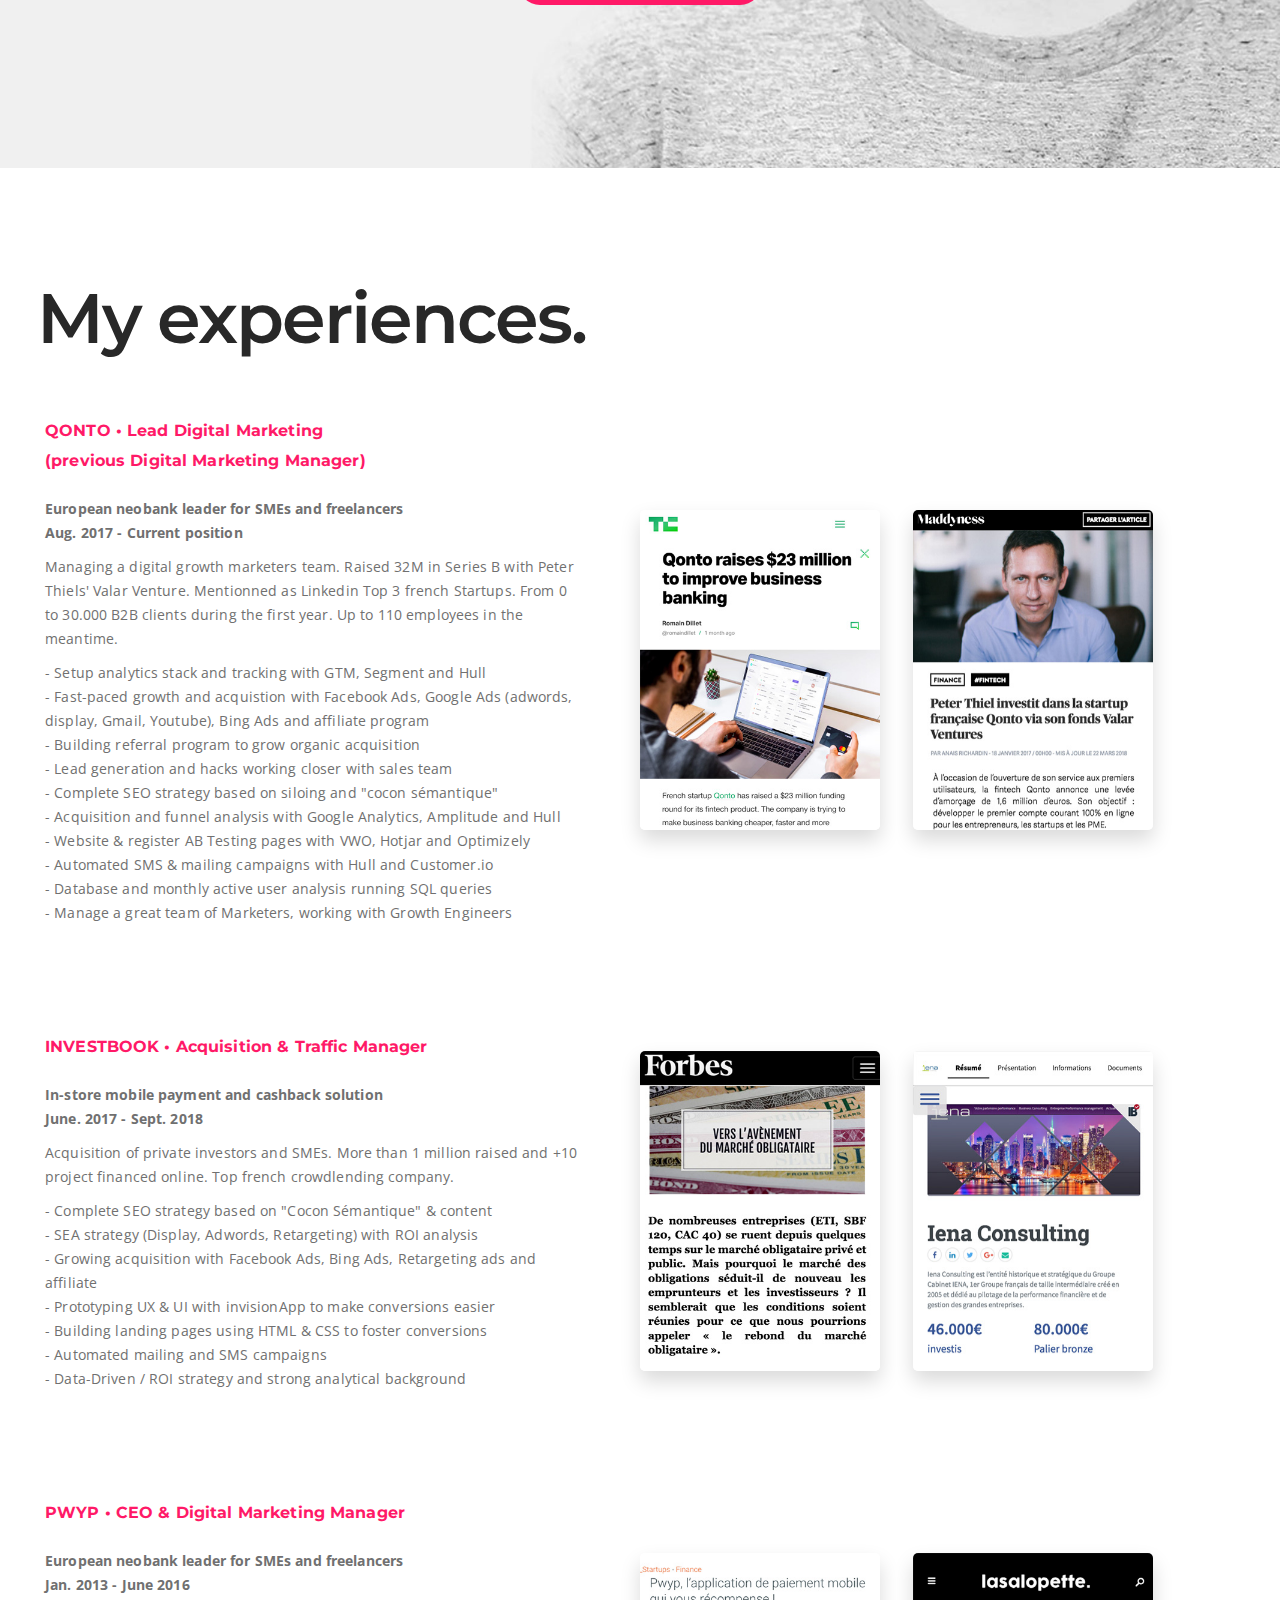
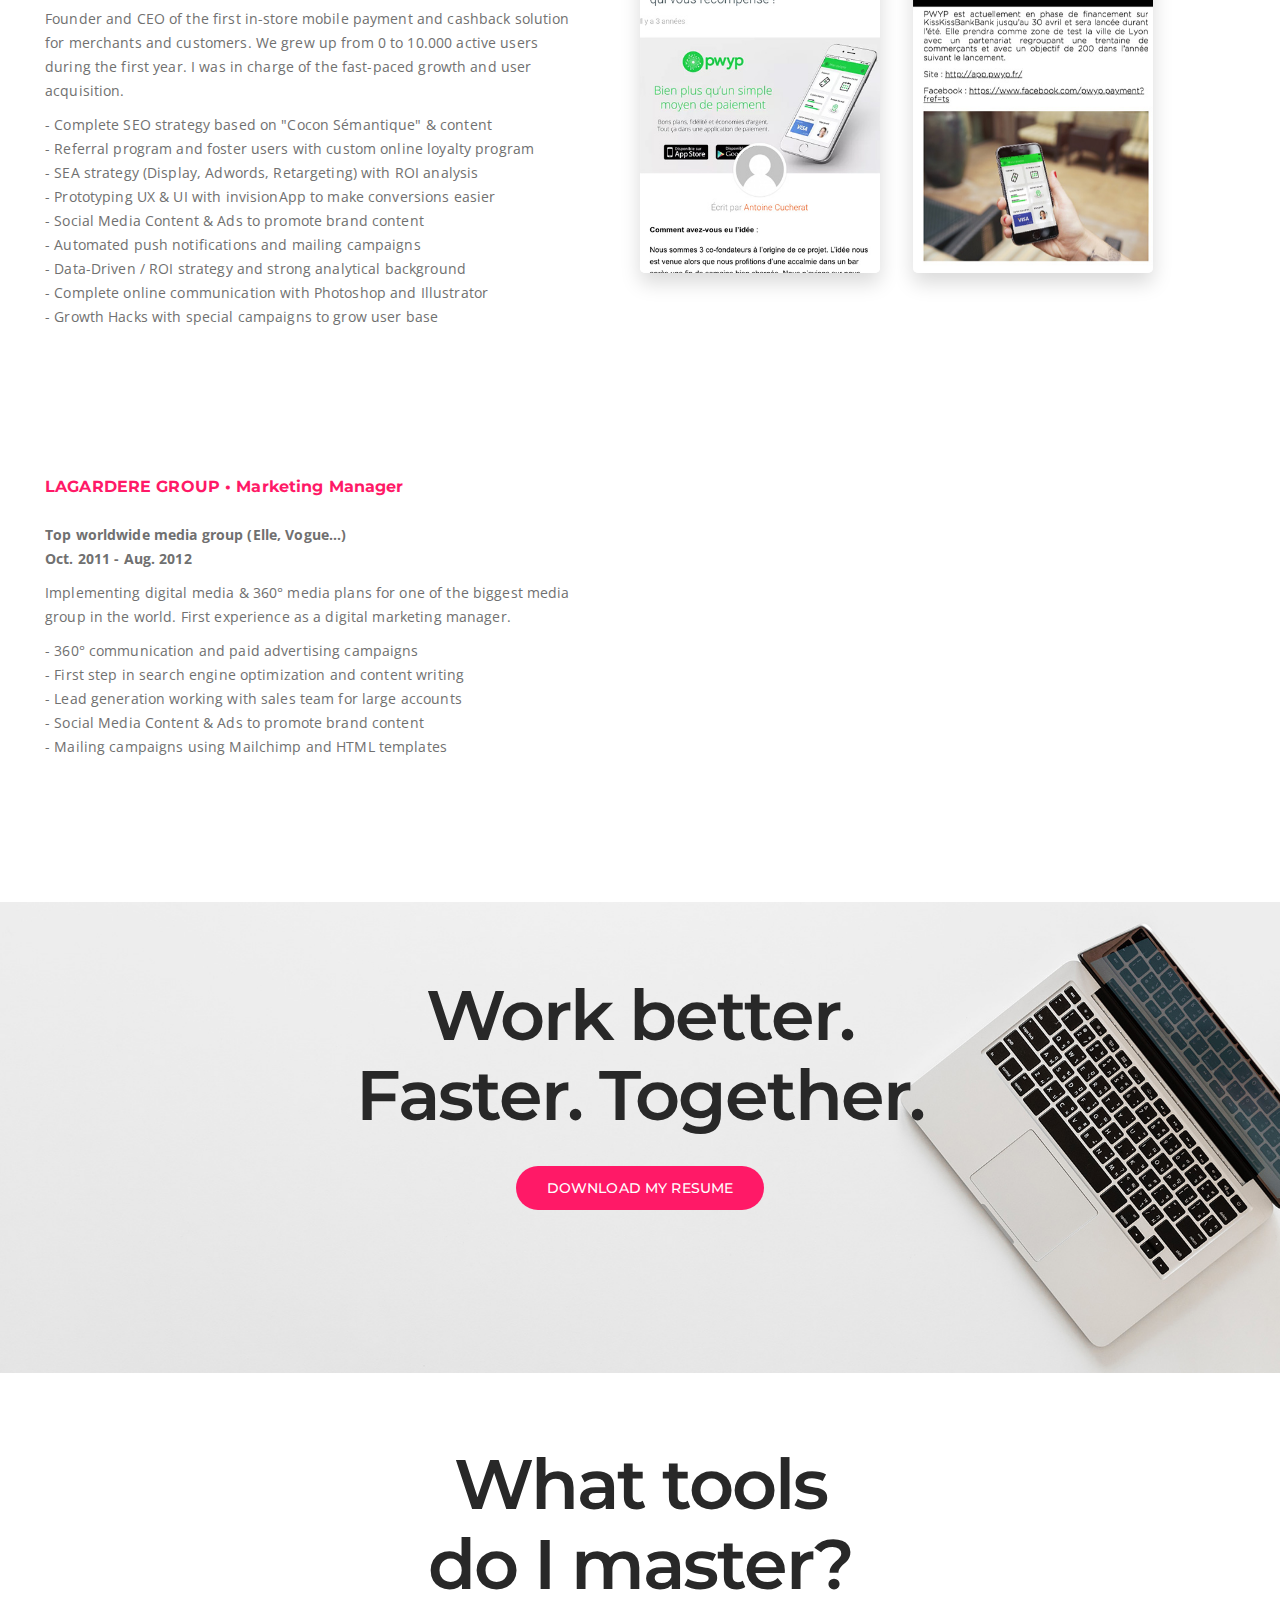
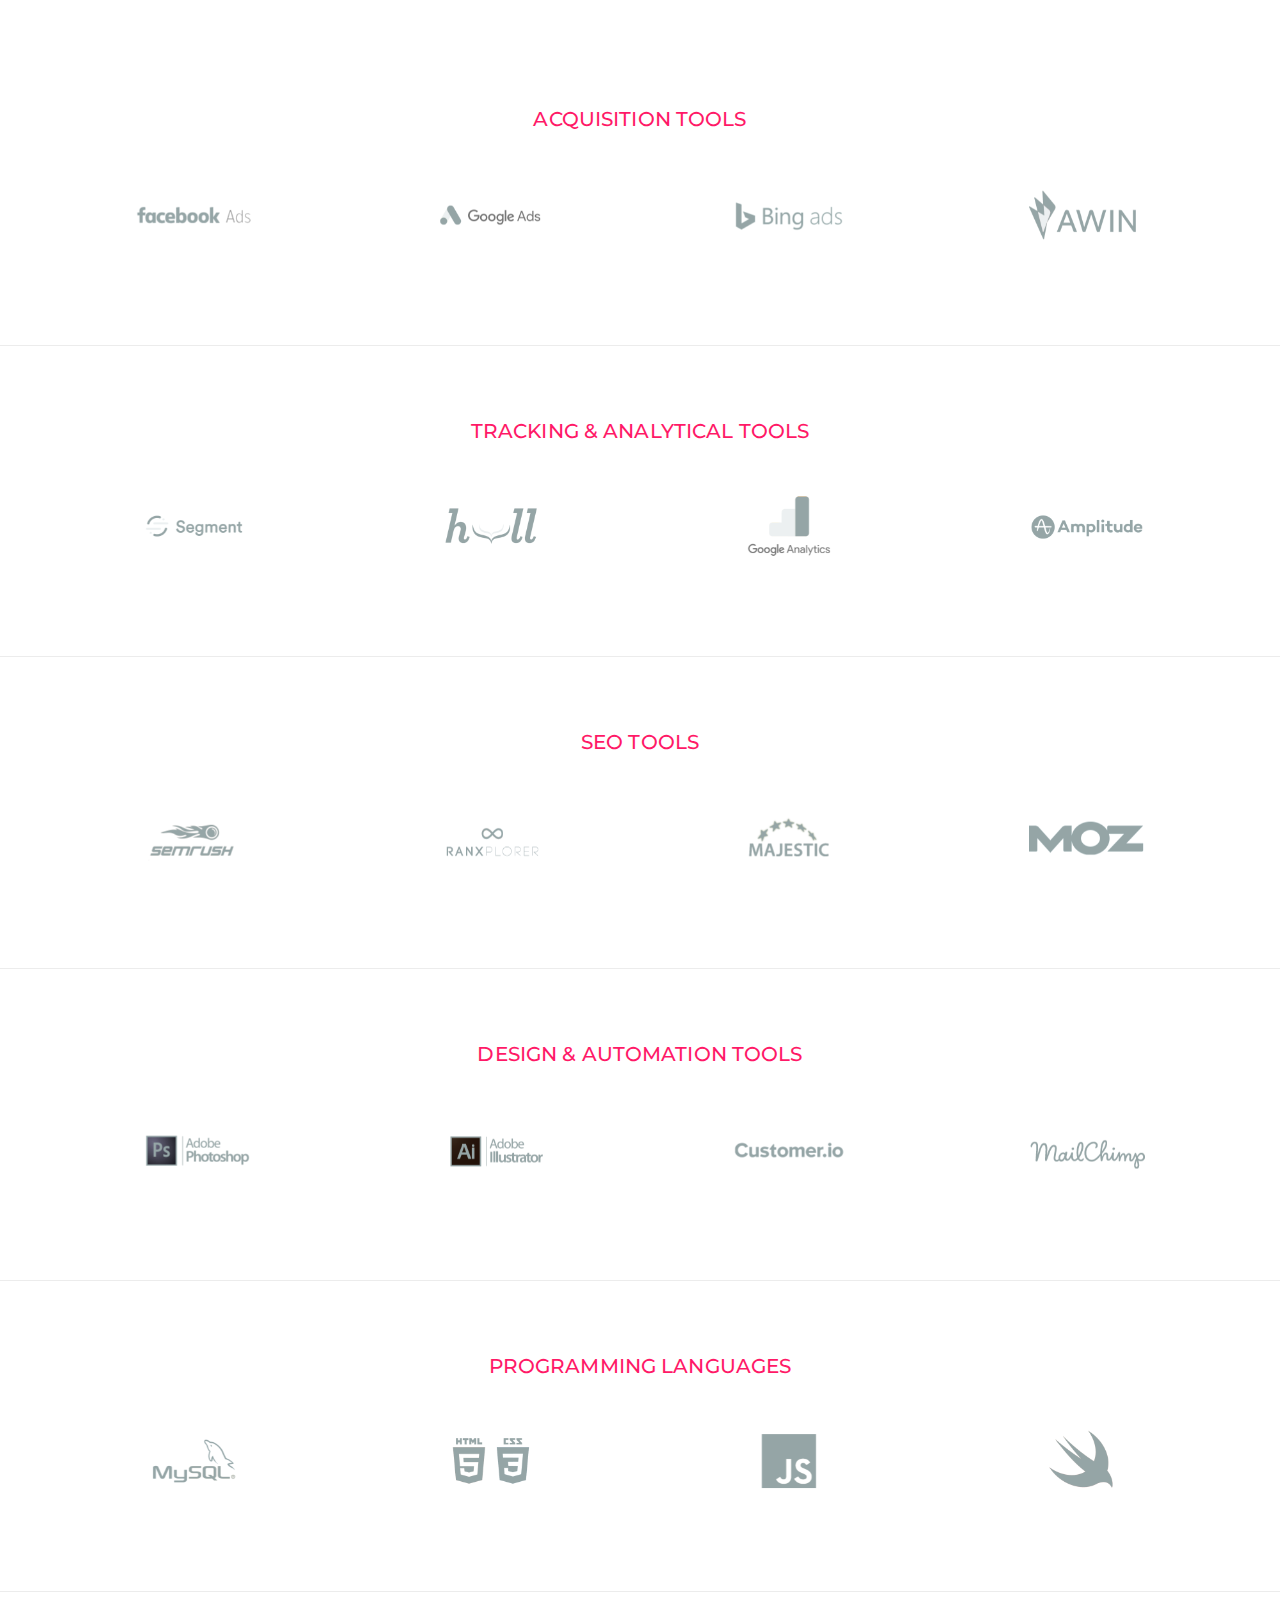
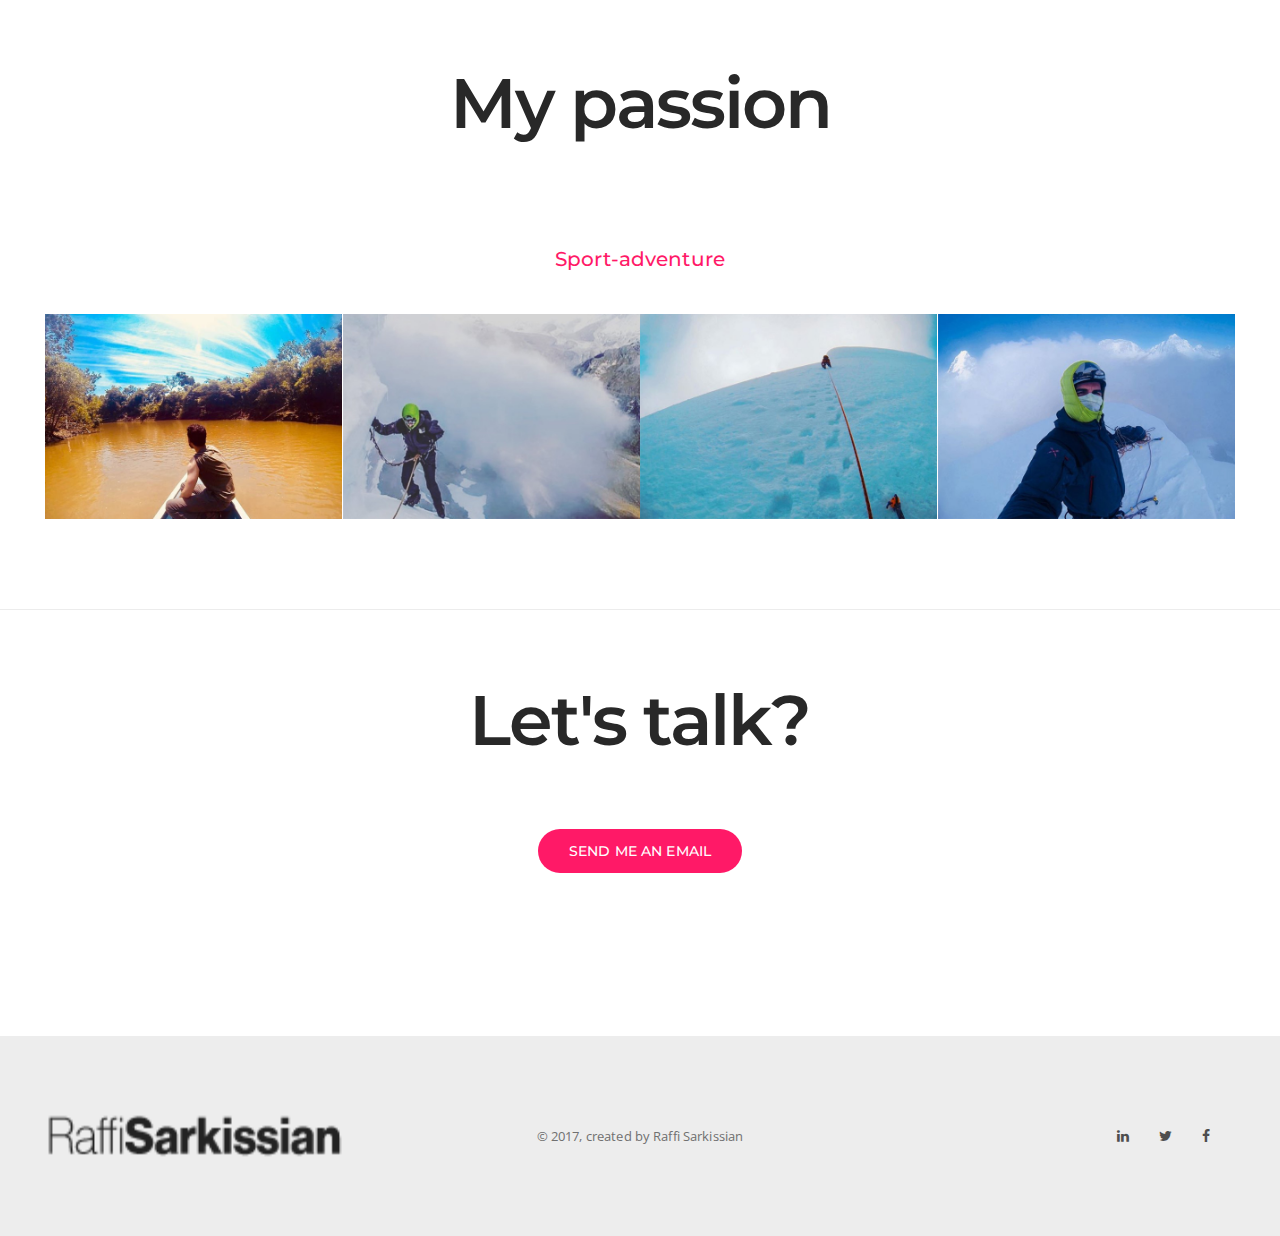
==== commit 0c02dd40: "add adventure pictures" ====
--- a/home.html
+++ b/home.html
@@ -394,6 +394,31 @@
                 </div>
             </div>
         </section>
+        <section id="clients-section4" class="padding-110px-tb bg-white builder-bg clients-section4 xs-padding-60px-tb">
+            <div class="container">
+             <div class="col-lg-7 col-md-8 col-sm-12 col-xs-12 center-col text-center">
+                        <h2 class="alt-font text-dark-gray title-extra-large-5 md-title-extra-large-3 xs-title-extra-large-4 letter-spacing-minus-2 font-weight-600 sm-no-margin-top margin-twenty-top margin-eight-bottom sm-margin-five-bottom tz-text">My passion</h2>
+                    </div>
+                <h2 data-brackets-id="6276" class="toolz">Sport-adventure</h2>
+                <div class="row">
+                    <!-- clients logo -->
+                    <div class="col-md-3 col-sm-6 col-xs-12">
+                        <div class="client-logo-outer"><div class="client-logo-inner"><img class="sport" src="images/amazon.jpg" data-img-size="(W)800px X (H)500px" alt=""/></div></div>
+                    </div>
+                    <div class="col-md-3 col-sm-6 col-xs-12">
+                        <div class="client-logo-outer"><div class="client-logo-inner"><img class="sport" src="images/mountain.jpg" data-img-size="(W)800px X (H)500px" alt=""/></div></div>
+                    </div>
+                    <div class="col-md-3 col-sm-6 col-xs-12">
+                        <div class="client-logo-outer"><div class="client-logo-inner"><img class="sport" src="images/mountain2.jpg" data-img-size="(W)800px X (H)500px" alt=""/></div></div>
+                    </div>
+                    <div class="col-md-3 col-sm-6 col-xs-12">
+                        <div class="client-logo-outer"><div class="client-logo-inner"><img class="sport" src="images/mountain3.jpg" data-img-size="(W)800px X (H)500px" alt=""/></div></div>
+                    </div>
+                     
+                    <!-- end clients logo -->
+                </div>
+            </div>
+        </section>
         <section class="padding-110px-tb bg-white builder-bg contact-form-style6 xs-padding-60px-tb border-none" id="contact-section12">
             <div class="container">
                 <div class="row">
--- a/css/base.css
+++ b/css/base.css
@@ -42,6 +42,7 @@
 a:hover, a:focus{ text-decoration: none;}
 a:focus {outline: none; }
 img { max-width:100%; height: 80px; -webkit-backface-visibility: hidden; }
+.sport { max-width:100%; height: 40%; -webkit-backface-visibility: hidden; }
 p {margin:0 0 10px 0}
 video { background-size: cover; display: table-cell; vertical-align: middle; width: 100%; }
 ul, ol{ margin: 0px; }
--- a/css/responsive.css
+++ b/css/responsive.css
@@ -613,7 +613,6 @@
     .pricing-box-style4 .pricing-box { padding:45px 0;}
 
     /* client */
-    .client-logo-inner img { max-width: 220px; }
     .clients-section2 .outside-arrow-simple .owl-buttons .owl-prev{left:-50px; background:transparent;}
     .clients-section2 .outside-arrow-simple .owl-buttons .owl-next{right:-50px; background:transparent;}
 
@@ -2326,8 +2325,6 @@
     /*clients*/
     .clients-section2 .outside-arrow-simple .owl-buttons .owl-prev{left:30px; background:transparent;}
     .clients-section2 .outside-arrow-simple .owl-buttons .owl-next{right:30px; background:transparent;}
-    .clients-section4 .client-logo-inner, .clients-section3 .client-logo-inner { height: 130px;}
-
     .owl-dark-pagination .owl-buttons .owl-prev, .owl-dark-pagination .owl-buttons .owl-next { font-size: 28px; position: inherit; display: inline-block; background: transparent; margin: 0 5px; height: auto; width: auto;}
     .owl-dark-pagination .owl-buttons .owl-prev:hover, .owl-dark-pagination .owl-buttons .owl-next:hover{ color: inherit;}
     .owl-dark-pagination .owl-buttons{ text-align: center; margin-top: 10px;}
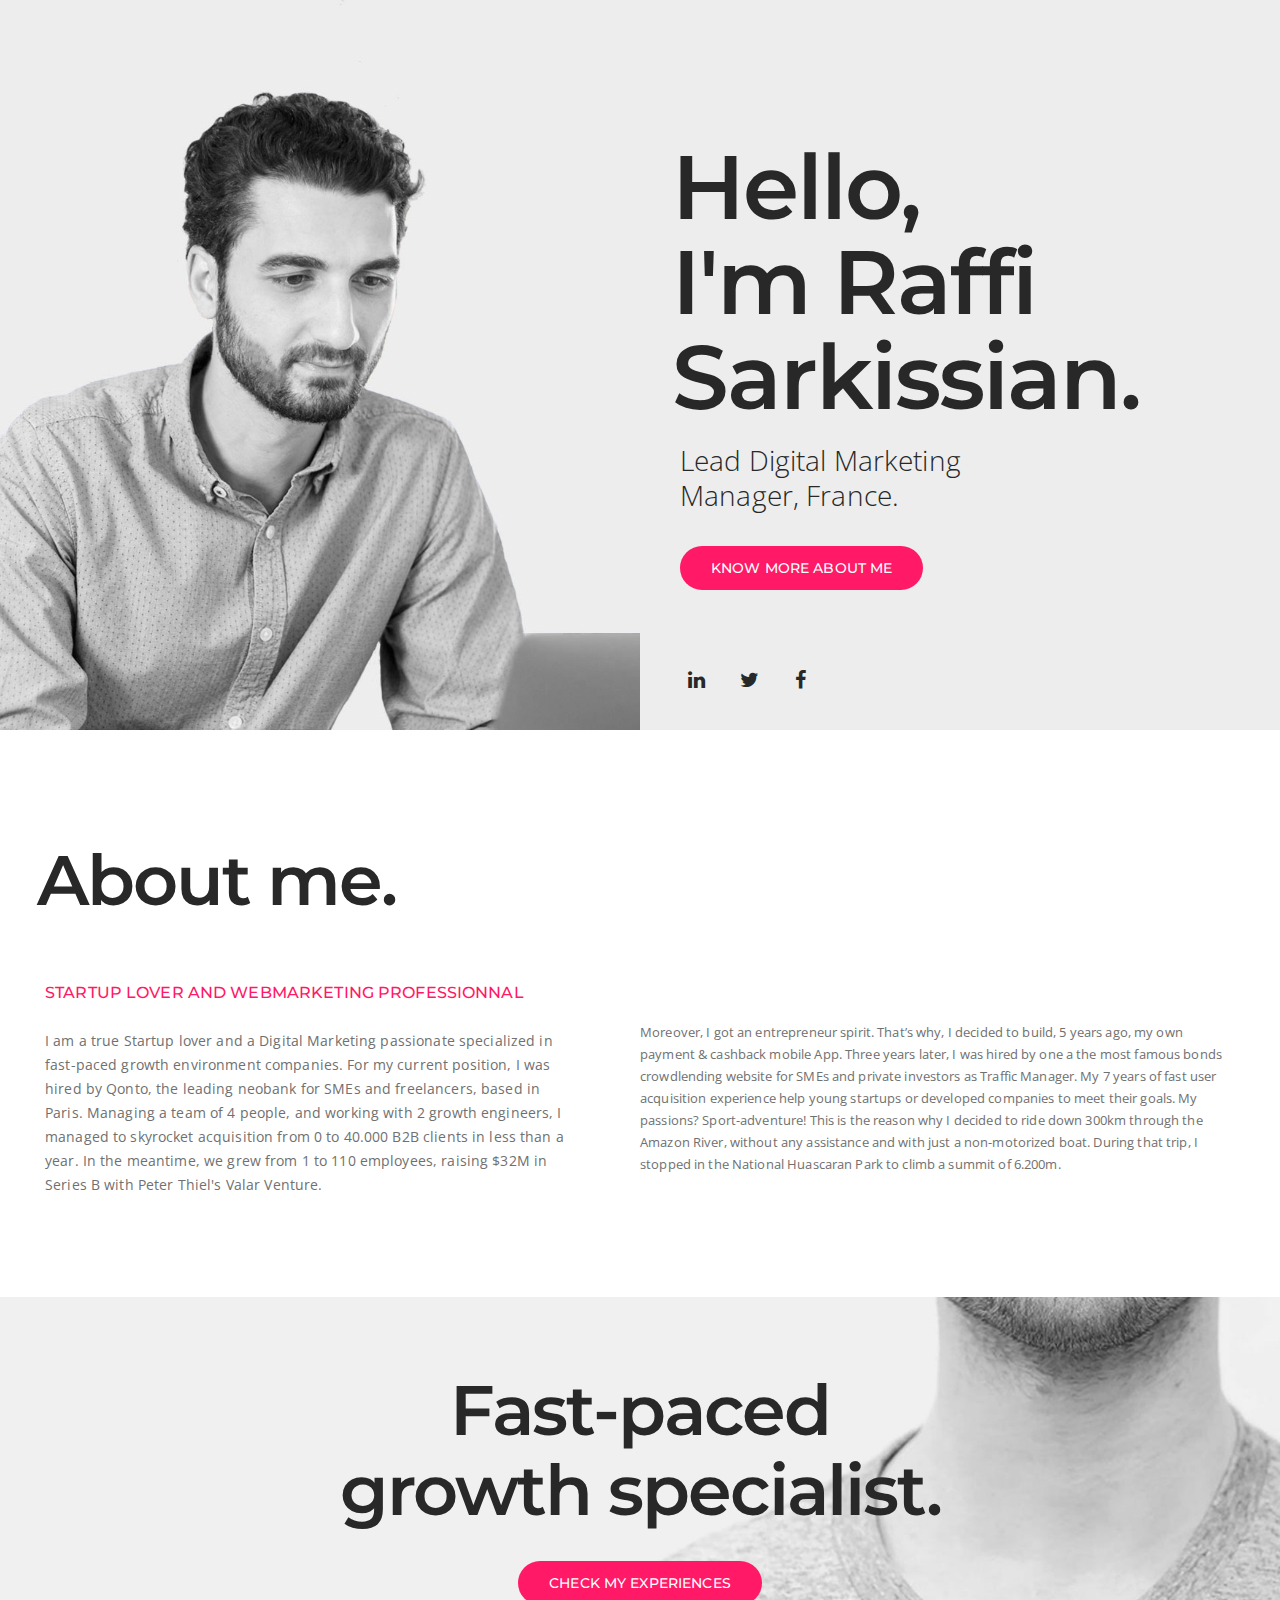
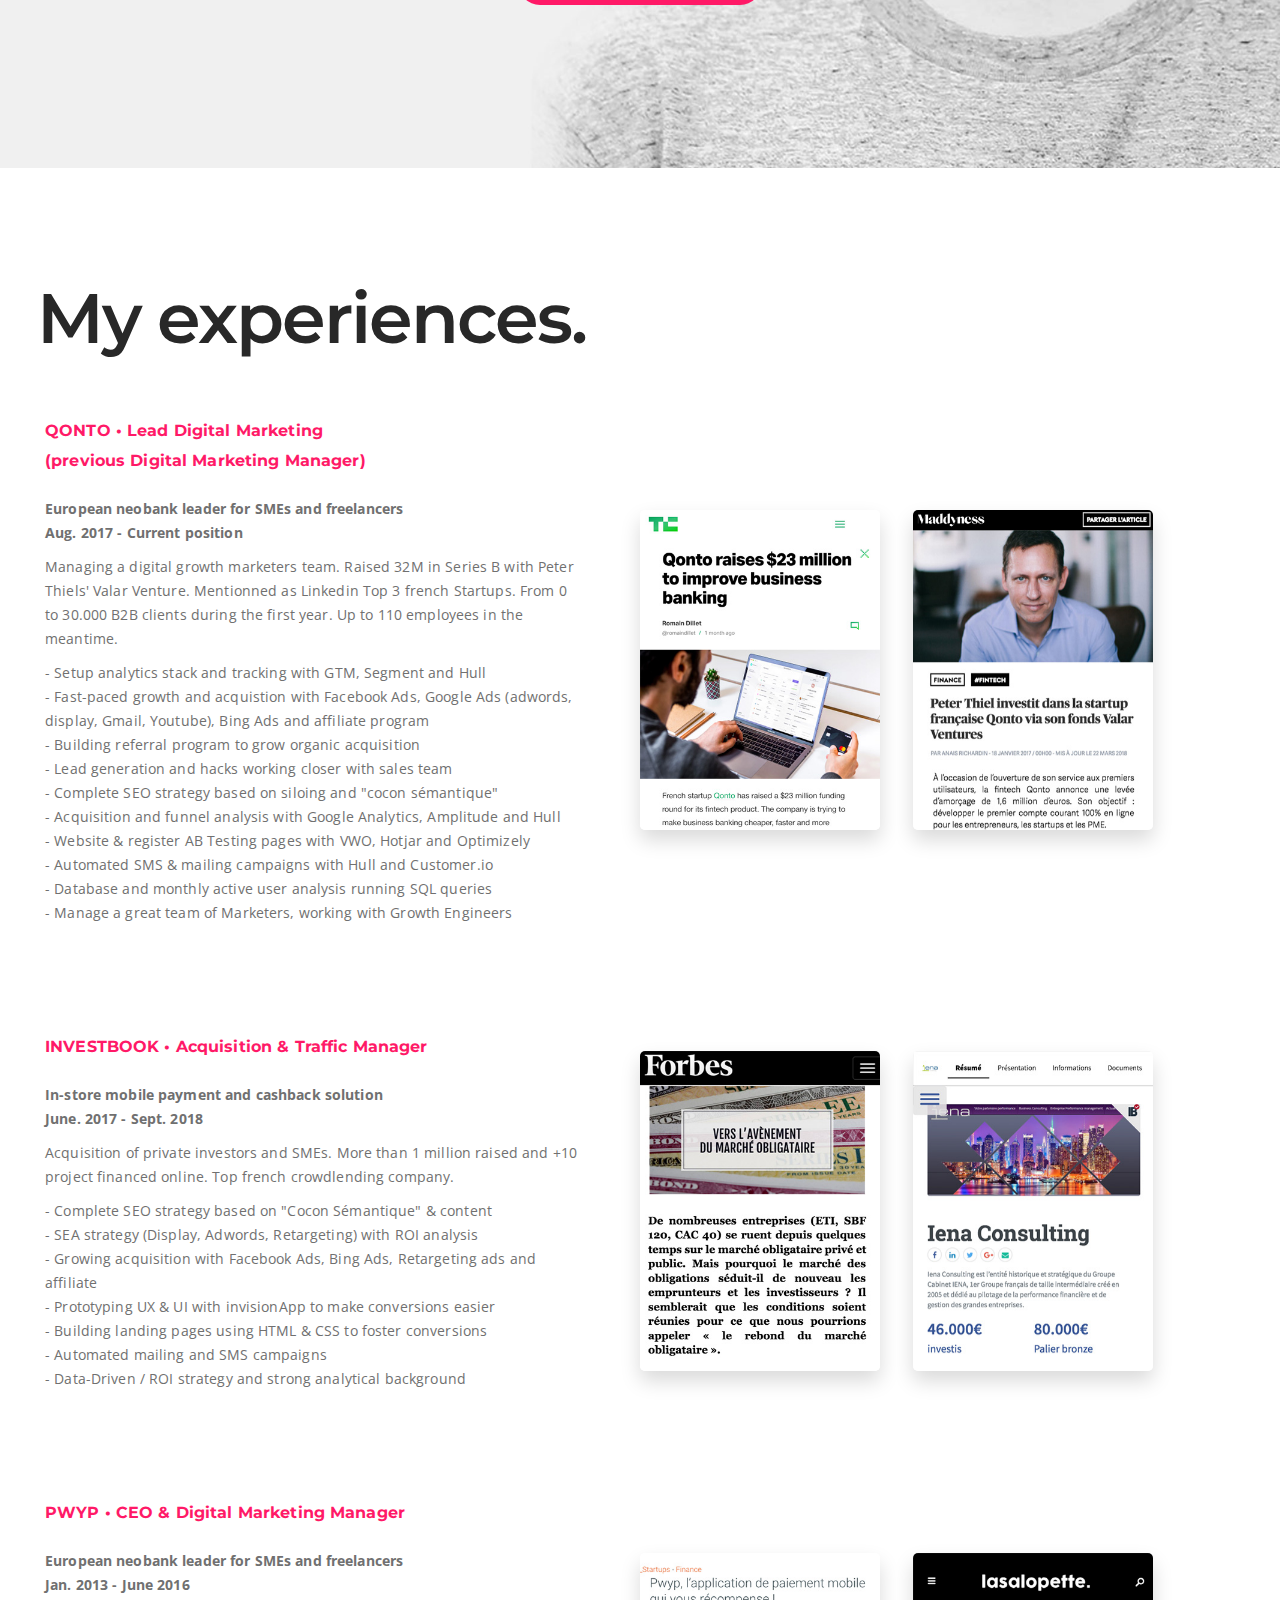
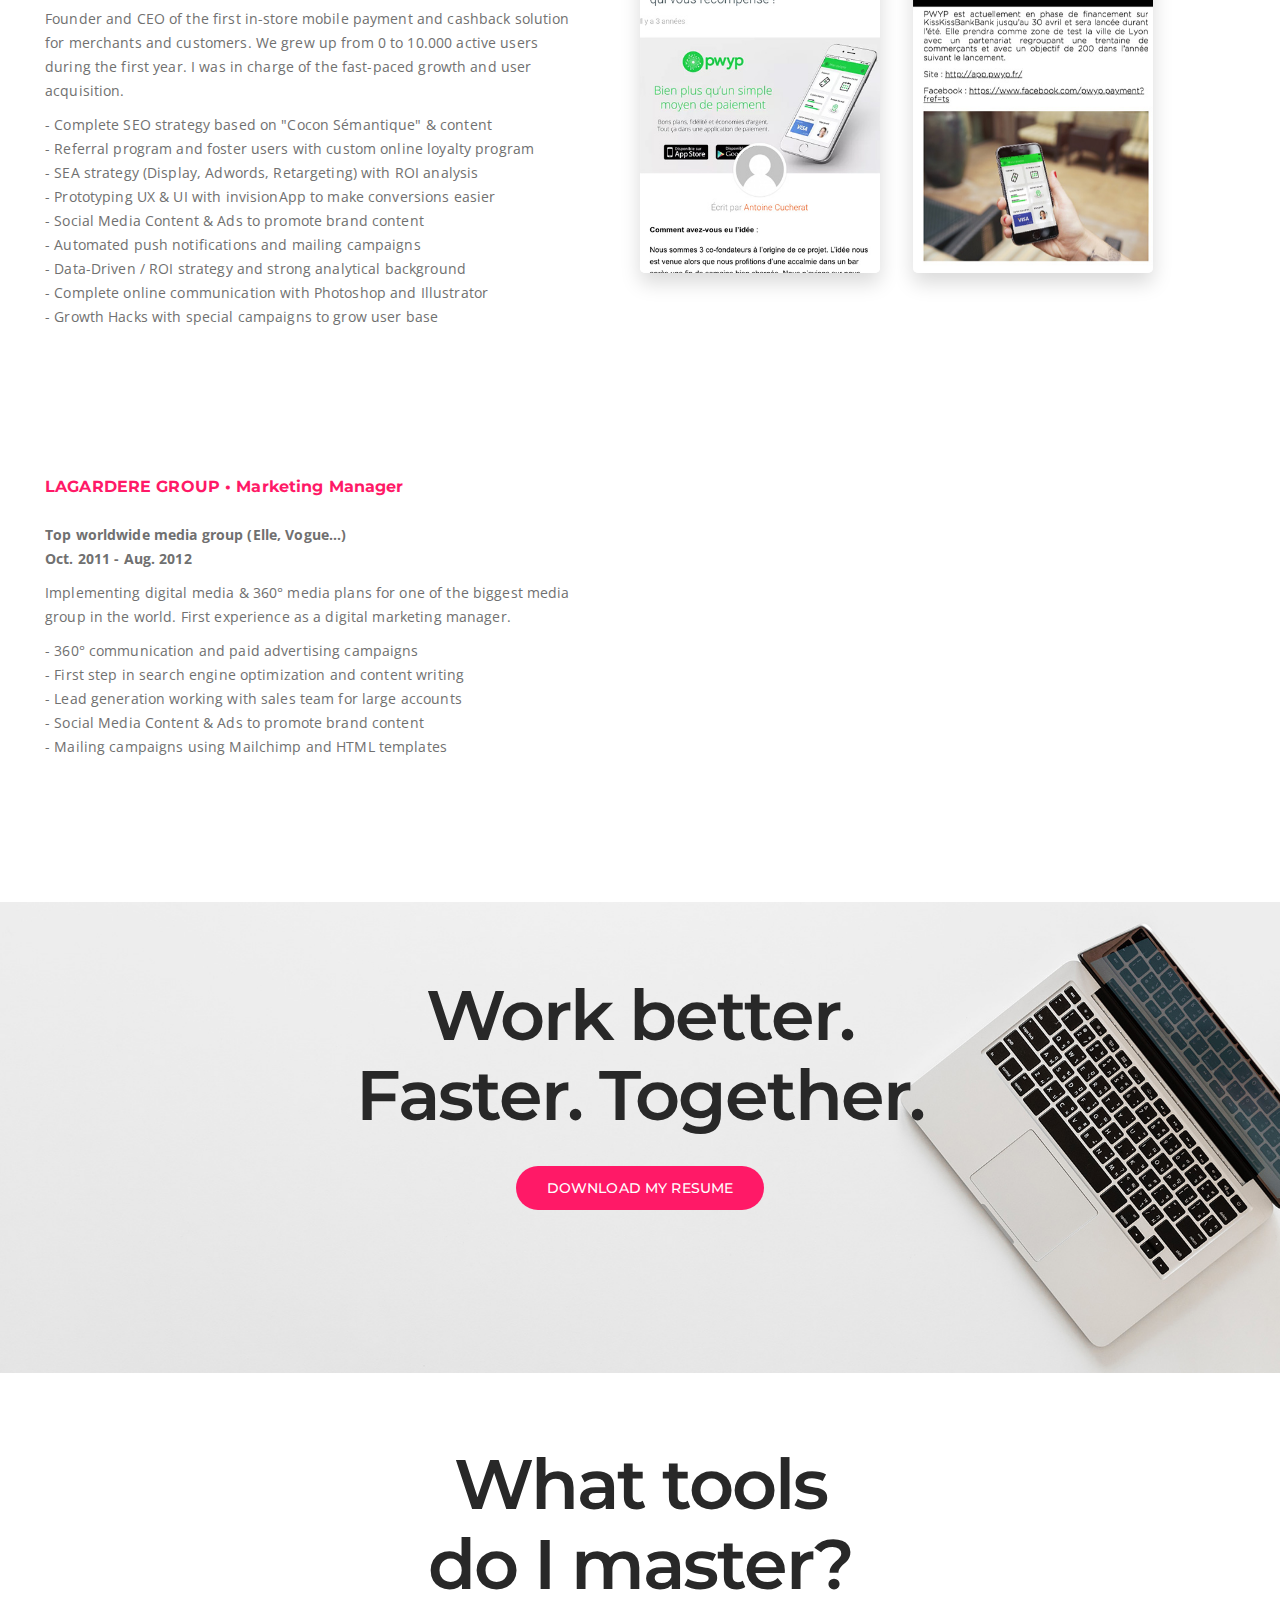
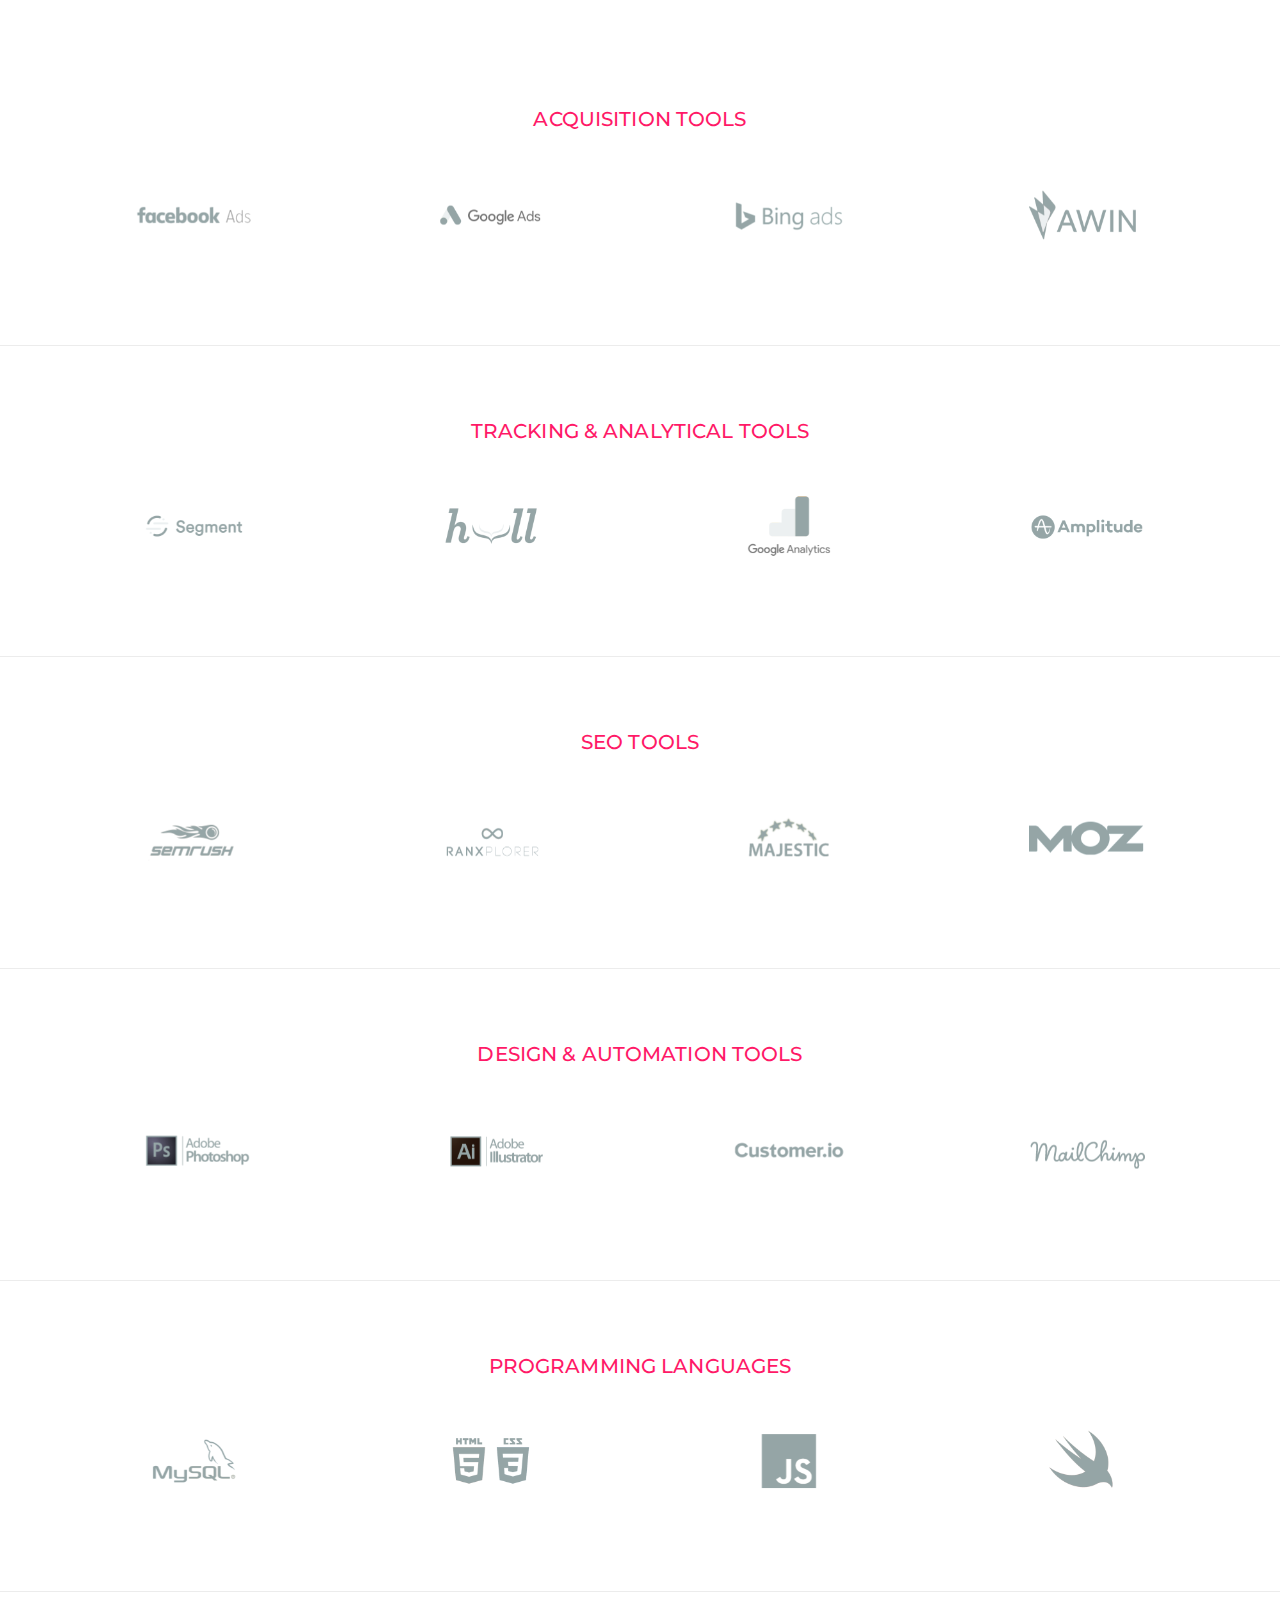
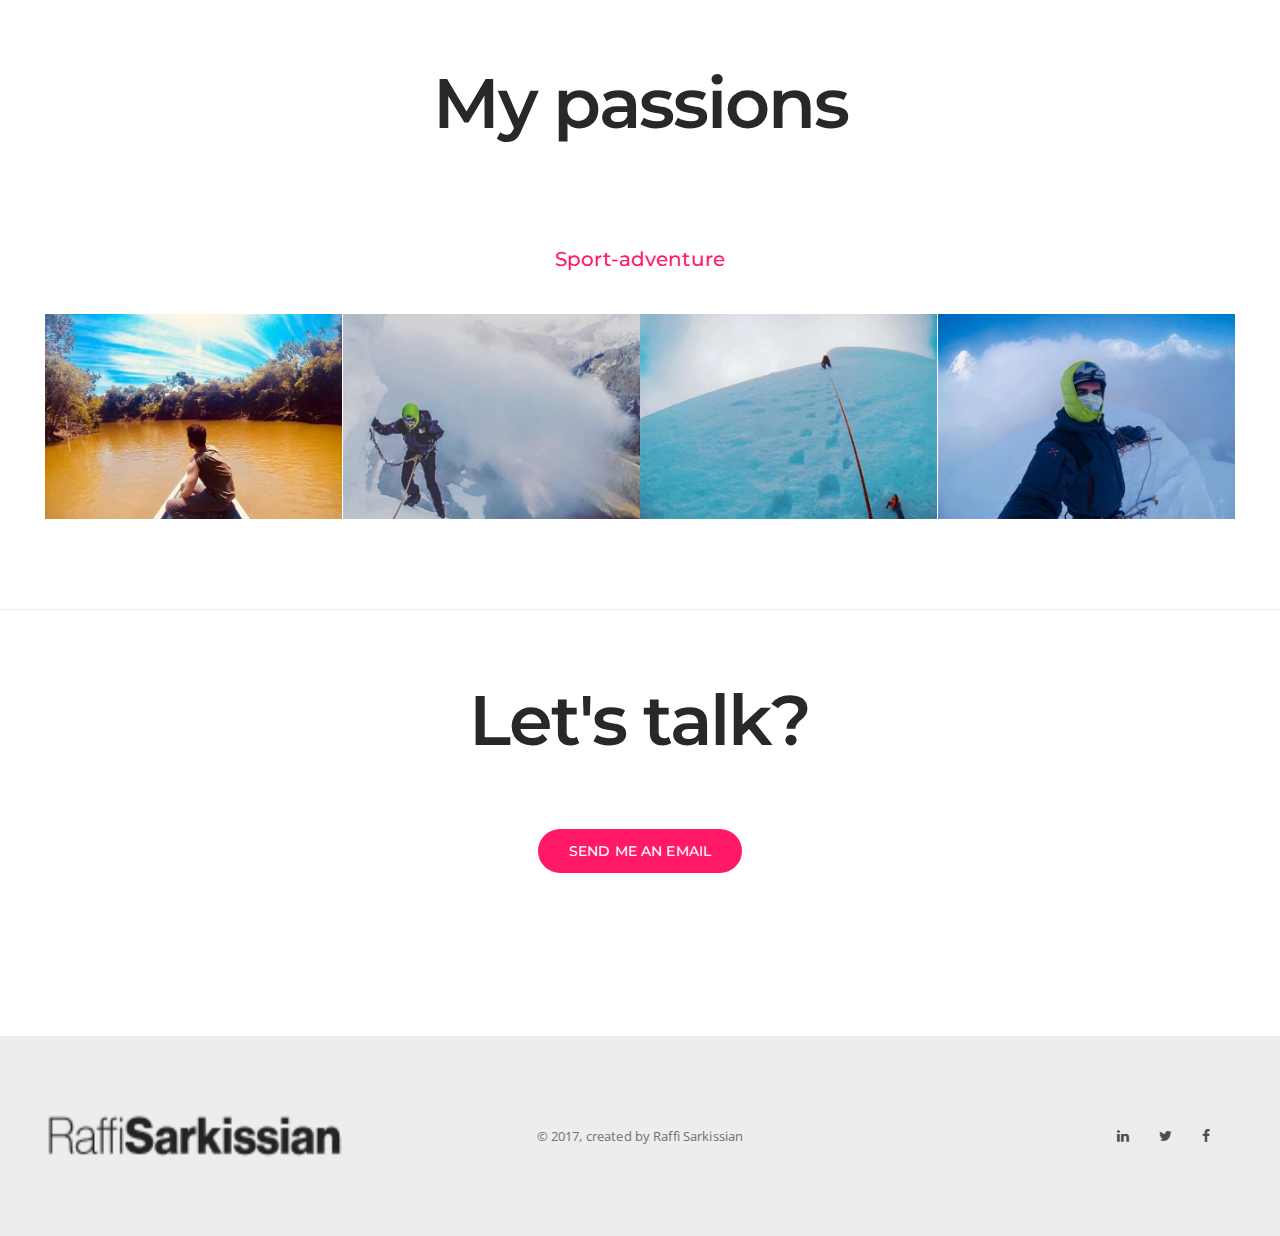
==== commit 4b1fd936: "add passion section" ====
--- a/home.html
+++ b/home.html
@@ -397,7 +397,7 @@
         <section id="clients-section4" class="padding-110px-tb bg-white builder-bg clients-section4 xs-padding-60px-tb">
             <div class="container">
              <div class="col-lg-7 col-md-8 col-sm-12 col-xs-12 center-col text-center">
-                        <h2 class="alt-font text-dark-gray title-extra-large-5 md-title-extra-large-3 xs-title-extra-large-4 letter-spacing-minus-2 font-weight-600 sm-no-margin-top margin-twenty-top margin-eight-bottom sm-margin-five-bottom tz-text">My passion</h2>
+                        <h2 class="alt-font text-dark-gray title-extra-large-5 md-title-extra-large-3 xs-title-extra-large-4 letter-spacing-minus-2 font-weight-600 sm-no-margin-top margin-twenty-top margin-eight-bottom sm-margin-five-bottom tz-text">My passions</h2>
                     </div>
                 <h2 data-brackets-id="6276" class="toolz">Sport-adventure</h2>
                 <div class="row">
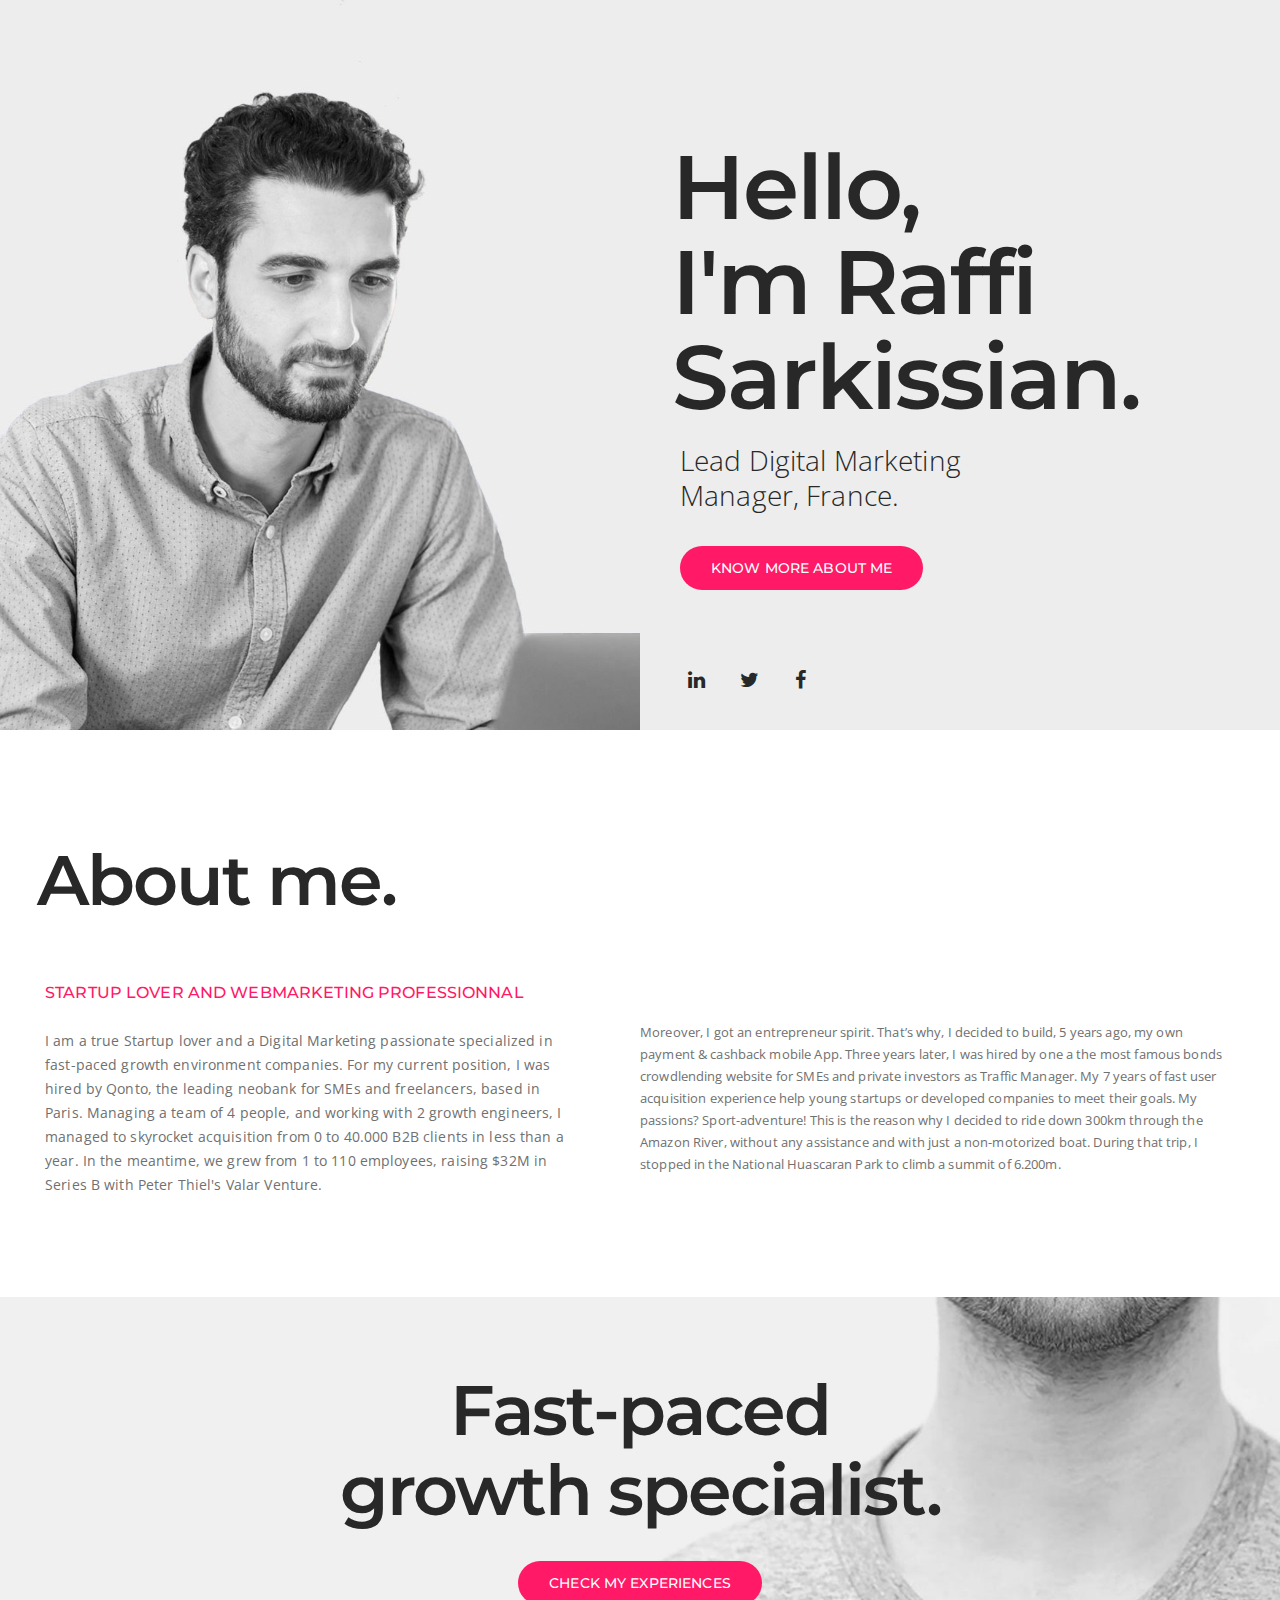
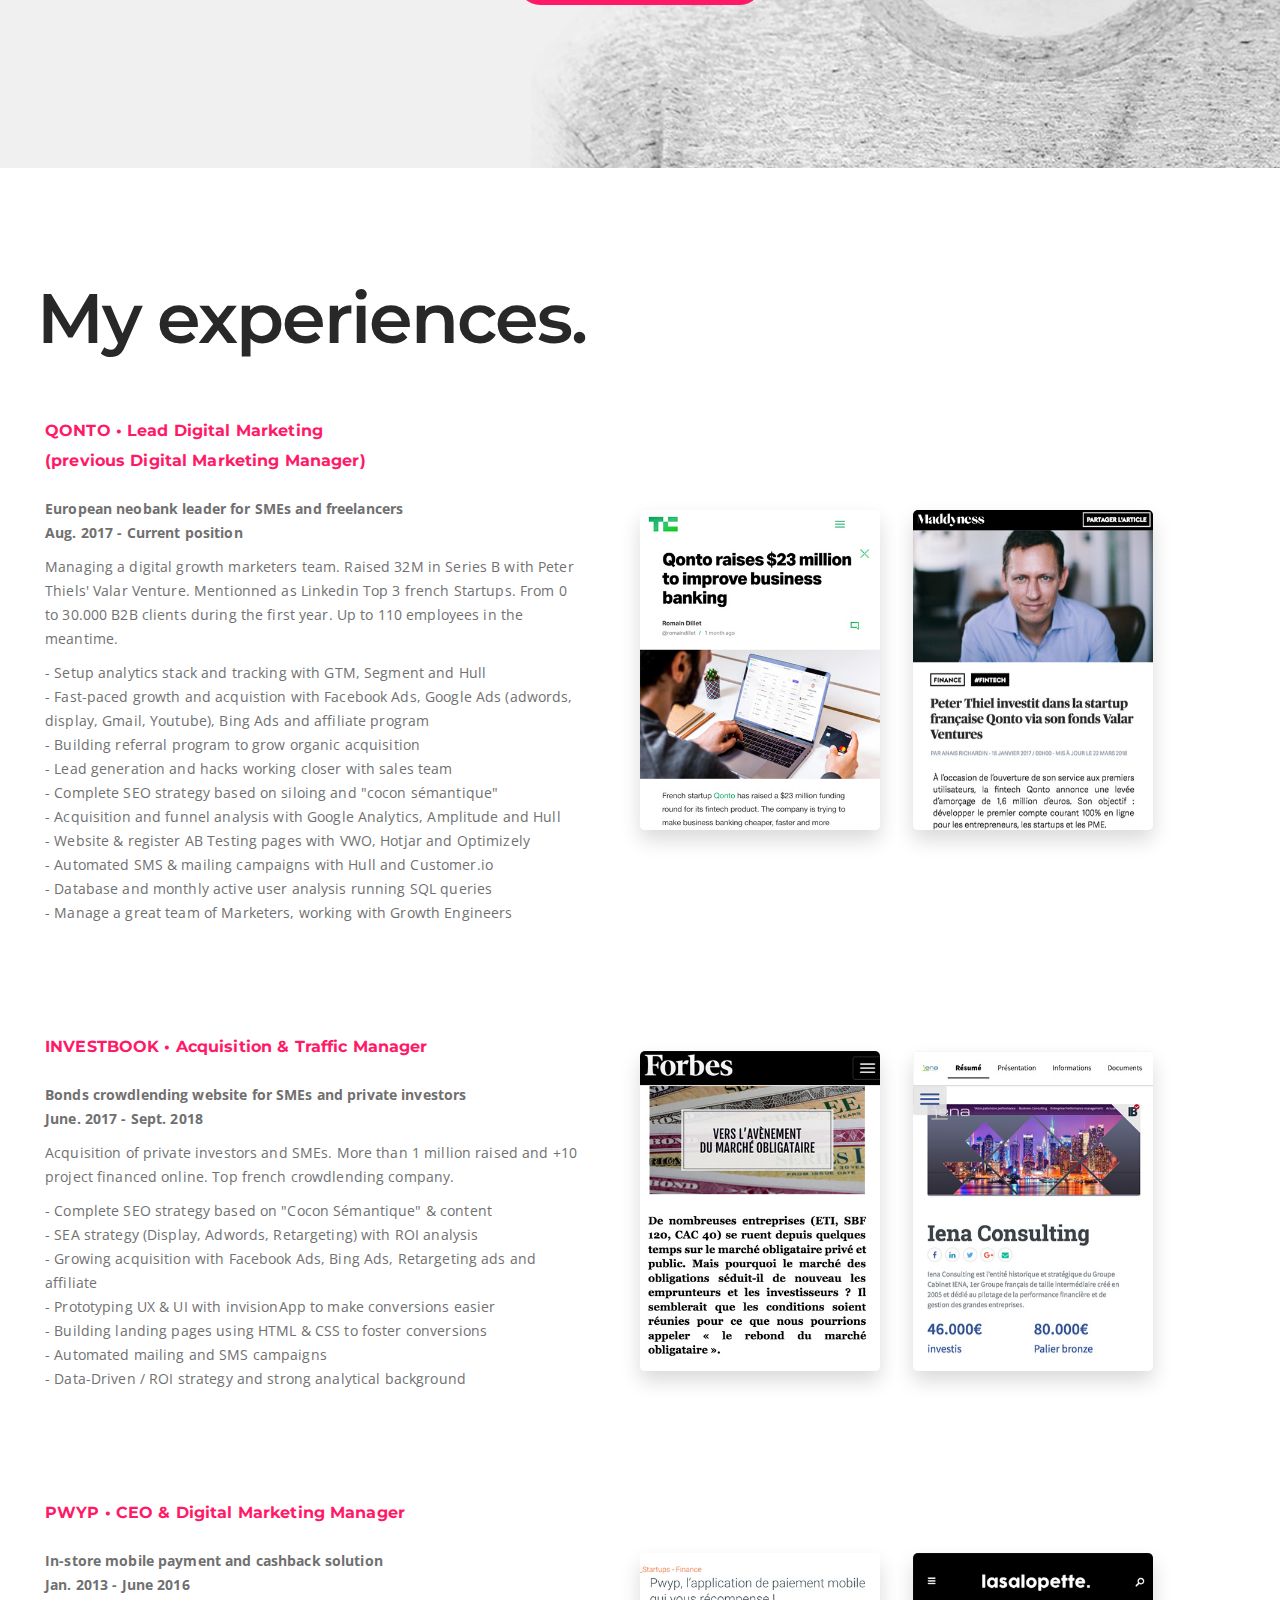
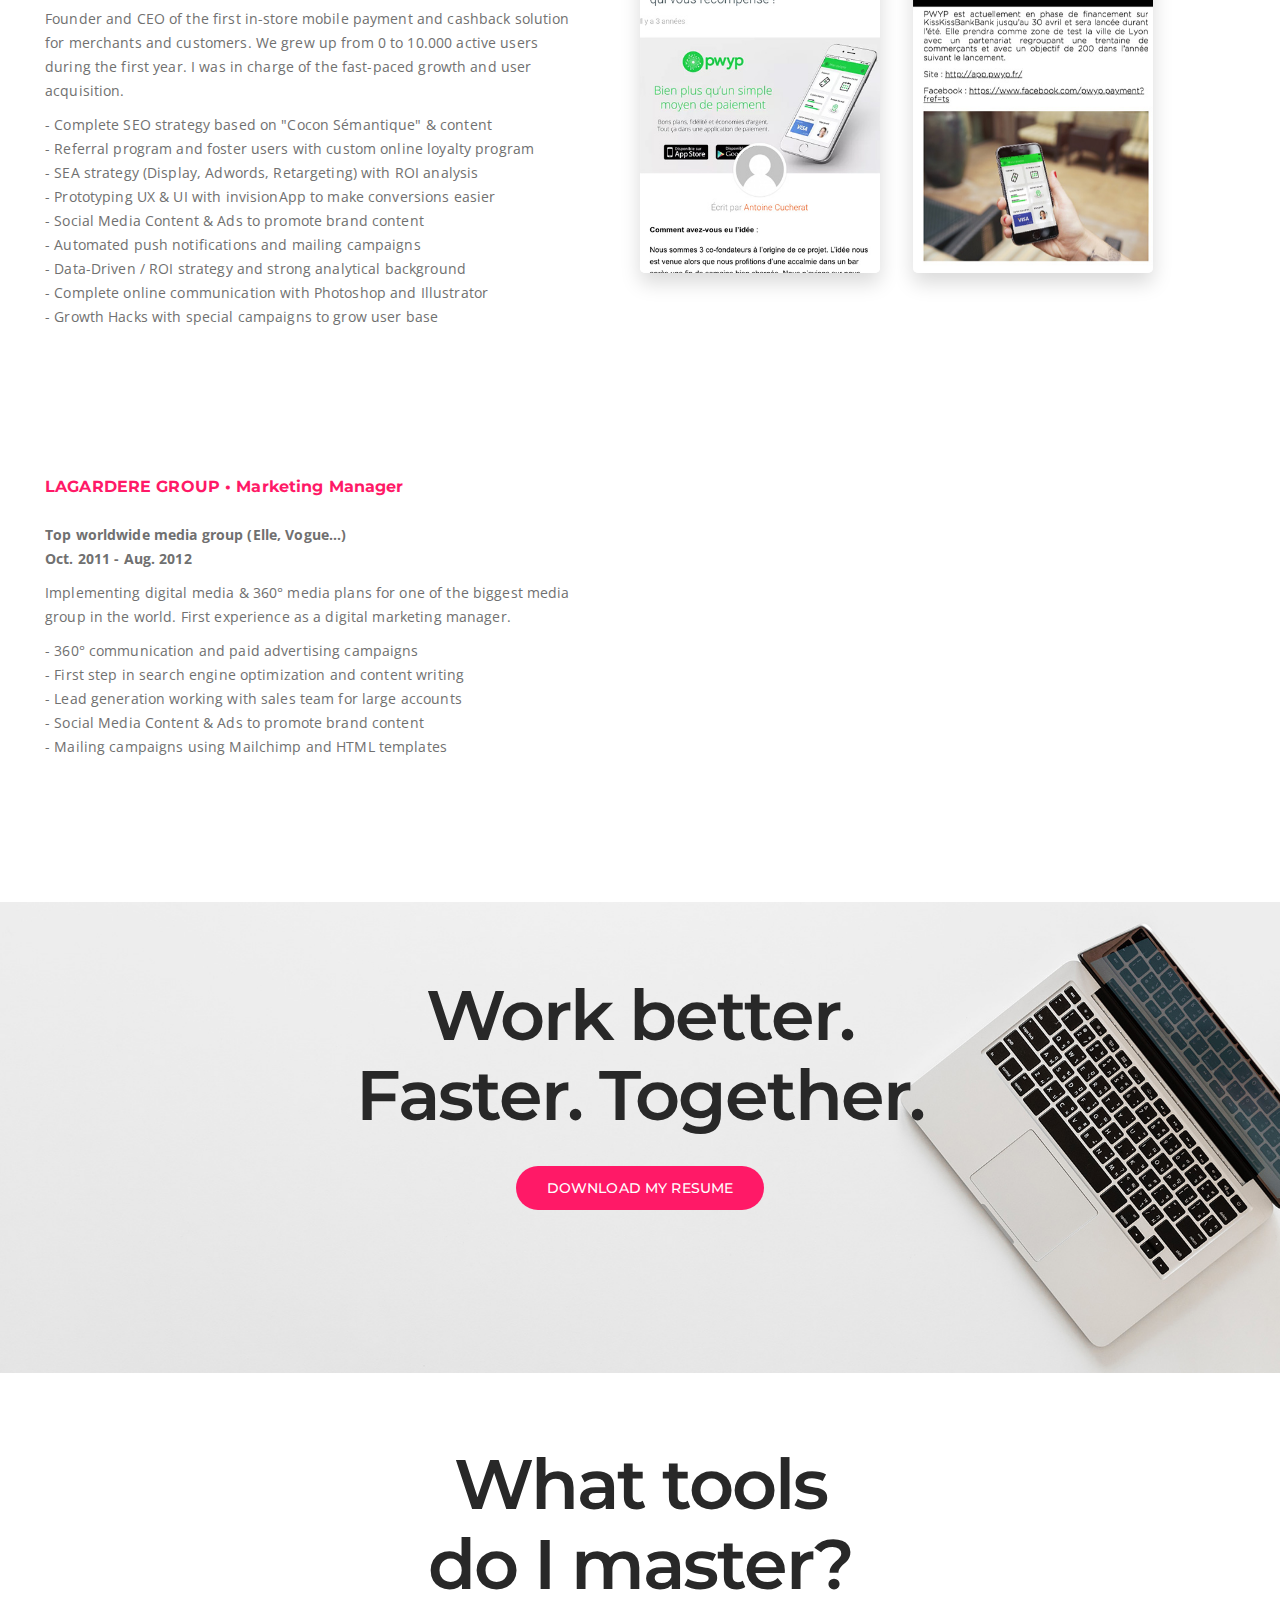
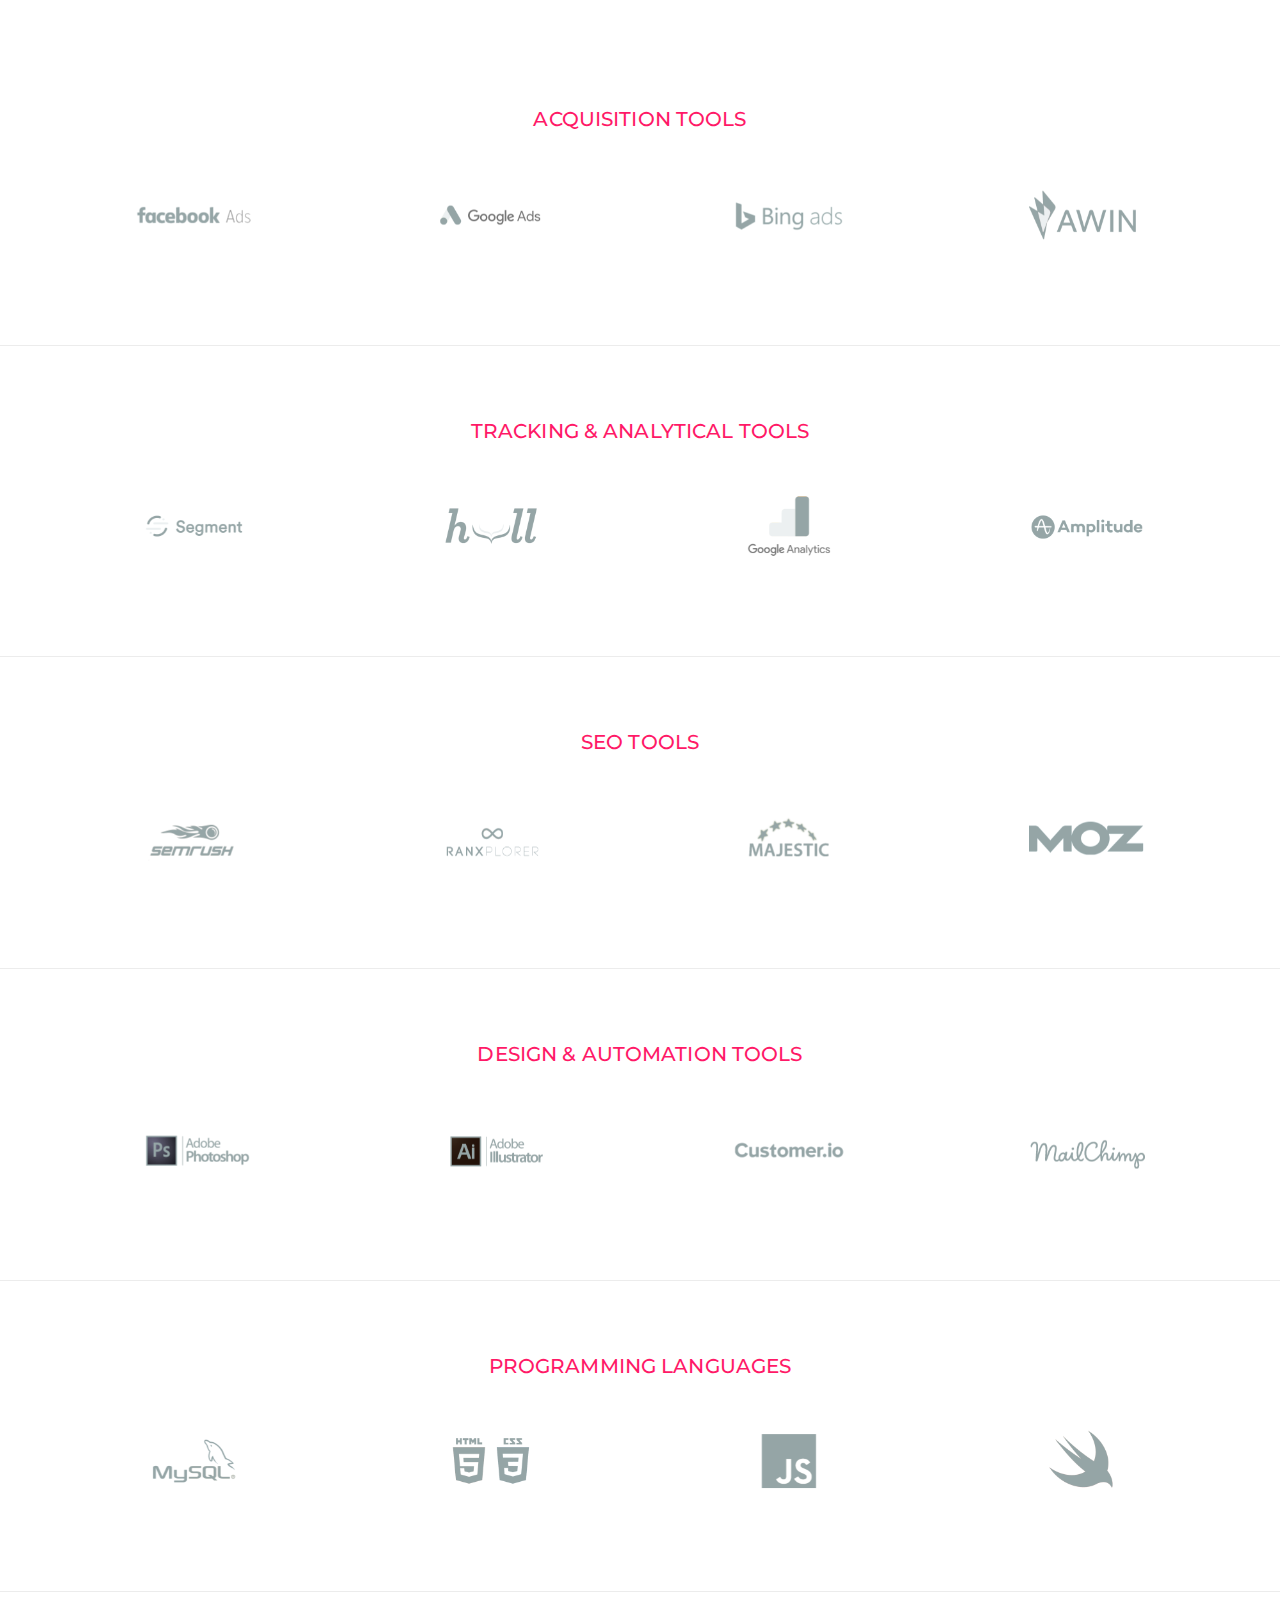
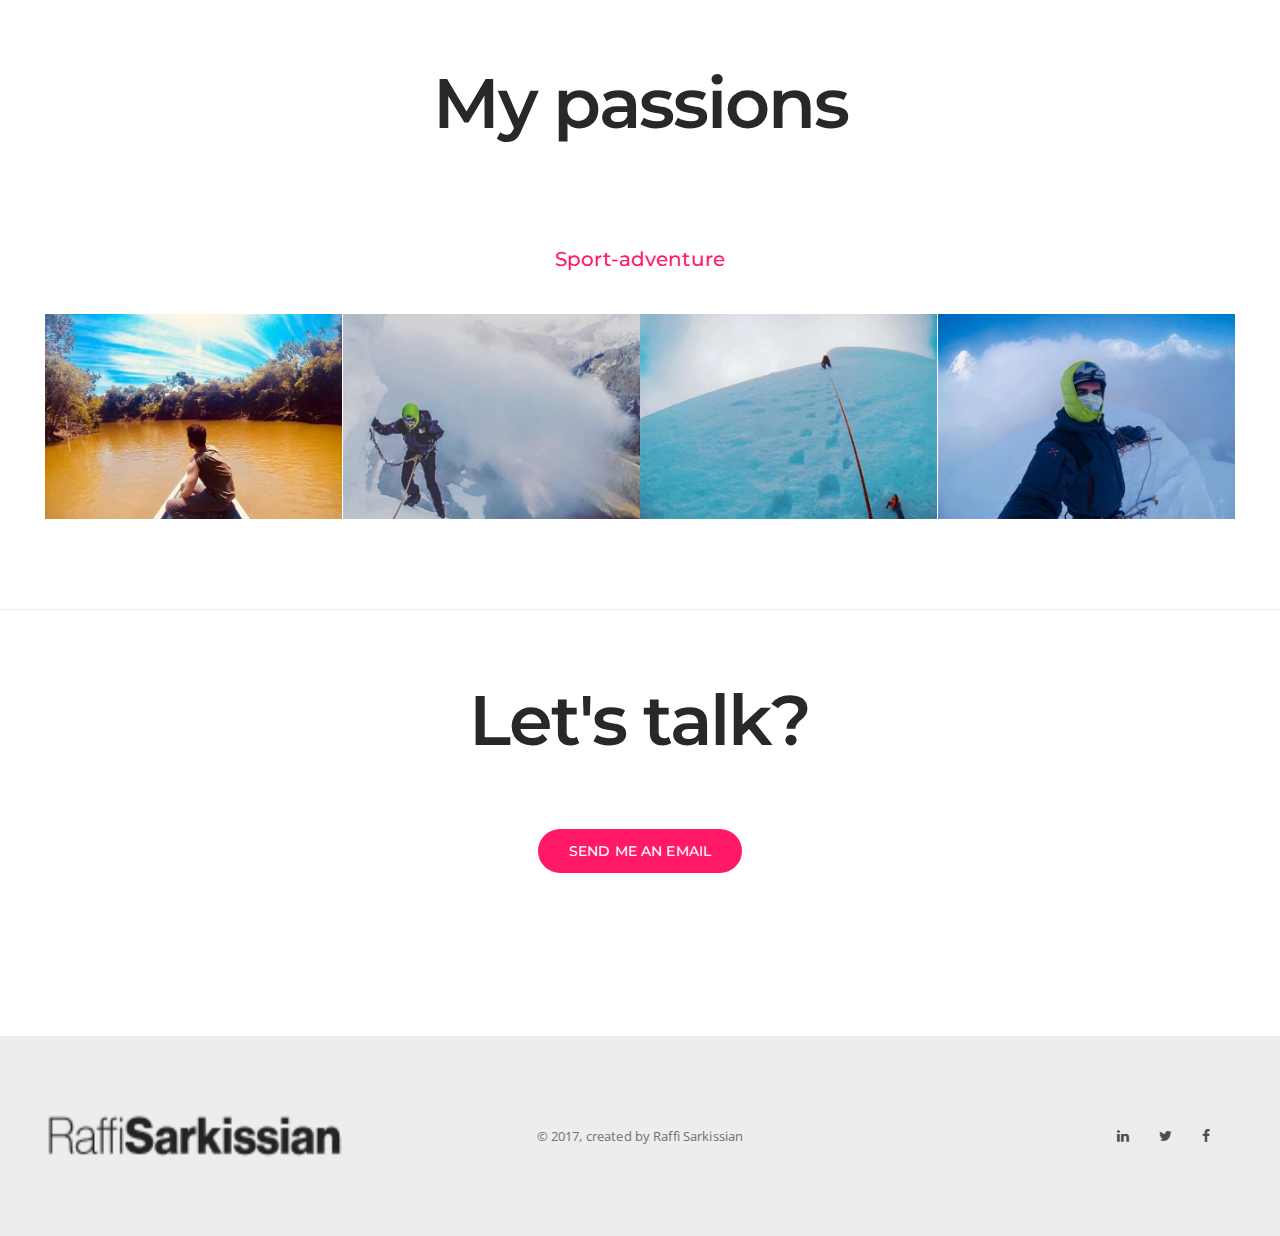
==== commit 9df451f5: "change experience section" ====
--- a/home.html
+++ b/home.html
@@ -184,7 +184,7 @@
                         <div class="display-table-cell-vertical-middle">
                             <!-- section title -->
                             <h2 class="alt-font text-fast-pink text-extra-small margin-six-bottom tz-text sm-margin-ten-bottom"><strong>INVESTBOOK • Acquisition & Traffic Manager</strong><br></h2>
-                            <div class="text-medium tz-text width-90 sm-width-100"><p><strong>In-store mobile payment and cashback solution<br>
+                            <div class="text-medium tz-text width-90 sm-width-100"><p><strong>Bonds crowdlending website for SMEs and private investors<br>
                                 June. 2017 - Sept. 2018</strong>
 							</p></div>
                             <!-- end section title -->
@@ -218,7 +218,7 @@
                         <div class="display-table-cell-vertical-middle">
                             <!-- section title -->
                             <h2 class="alt-font text-fast-pink text-extra-small margin-six-bottom tz-text sm-margin-ten-bottom"><strong>PWYP • CEO & Digital Marketing Manager</strong><br></h2>
-                            <div class="text-medium tz-text width-90 sm-width-100"><p><strong>European neobank leader for SMEs and freelancers<br>
+                            <div class="text-medium tz-text width-90 sm-width-100"><p><strong>In-store mobile payment and cashback solution<br>
                                 Jan. 2013 - June 2016</strong>
 							</p></div>
                             <!-- end section title -->
@@ -275,7 +275,7 @@
                     <!-- content details -->
                     <div class="col-lg-7 col-md-8 col-sm-12 col-xs-12 center-col text-center">
                         <h2 class="alt-font text-dark-gray title-extra-large-5 md-title-extra-large-3 xs-title-extra-large-4 letter-spacing-minus-2 font-weight-600 sm-no-margin-top margin-twenty-top margin-eight-bottom sm-margin-five-bottom tz-text">Work better.<br>Faster. Together.</h2>
-                        <a class="btn-large btn-circle btn bg-fast-pink text-white margin-twenty-bottom sm-no-margin-bottom btn-circle" href="http://raffisarkissian.com/raffi-resume.pdf" target="_blank"><span class="tz-text">DOWNLOAD MY RESUME</span></a>  
+                        <a class="btn-large btn-circle btn bg-fast-pink text-white margin-twenty-bottom sm-no-margin-bottom btn-circle" href="http://www.raffi-sarkissian.com/raffi-resume.pdf" target="_blank"><span class="tz-text">DOWNLOAD MY RESUME</span></a>  
                     </div>
                     <!-- end content details -->
                 </div>
